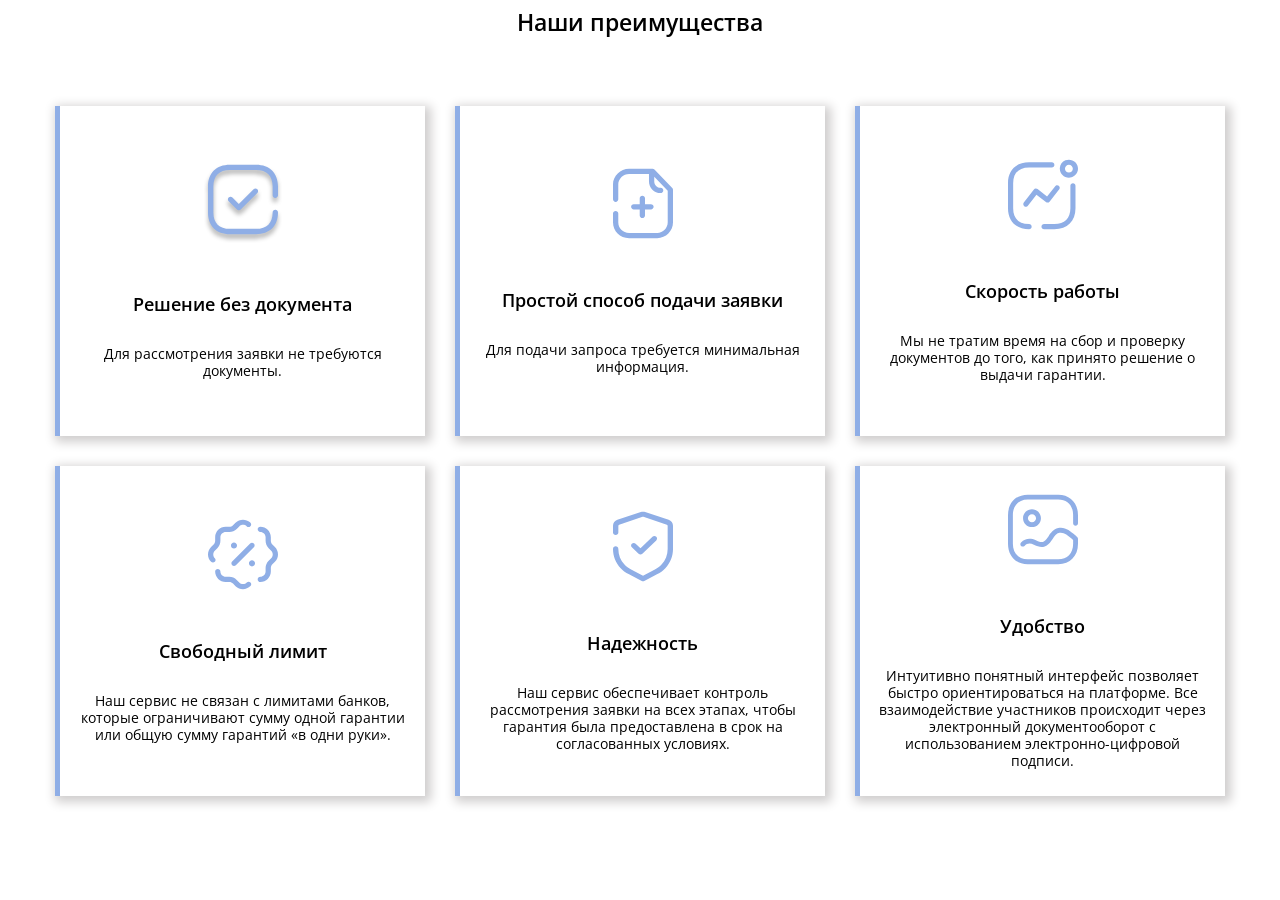
==== index.html @ 27b39613 "add2" ====
<!DOCTYPE html>
<html lang="ru">
<head>
  <meta charset="UTF-8">
  <meta http-equiv="X-UA-Compatible" content="IE=edge">
  <meta name="viewport" content="width=device-width, initial-scale=1.0">
  <link rel="stylesheet" href="style.css">
  <link rel="preconnect" href="https://fonts.googleapis.com">
  <link rel="preconnect" href="https://fonts.gstatic.com" crossorigin>
  <link href="https://fonts.googleapis.com/css2?family=Open+Sans:wght@400;600&display=swap" rel="stylesheet">
  <title>Document</title>
</head>
<body>
  <section class="section">
   <div class="container">
     <h2 class="section__title">
       Наши преимущества
     </h2>
     <div class="section__inner">
       <div class="section__box">
         <img class="section__box-img" src="img/img1.svg" alt="logo">
         <h3 class="section__box-title">
           Решение без документа
         </h3>
         <p class="section__box-suptitle">
          Для рассмотрения заявки не требуются документы.
         </p>
       </div>
       <div class="section__box">
        <img class="section__box-img" src="img/img2.svg" alt="">
        <h3 class="section__box-title">
          Простой способ подачи заявки
        </h3>
        <p class="section__box-suptitle">
          Для подачи запроса требуется минимальная информация.
        </p>
      </div>
      <div class="section__box">
        <img class="section__box-img" src="img/img3.svg" alt="">
        <h3 class="section__box-title">
          Скорость работы
        </h3>
        <p class="section__box-suptitle">
          Мы не тратим время на сбор и проверку документов до того, как принято решение о выдачи гарантии.
        </p>
      </div>
      <div class="section__box">
        <img class="section__box-img" src="img/img4.svg" alt="">
        <h3 class="section__box-title">
          Свободный лимит
        </h3>
        <p class="section__box-suptitle">
          Наш сервис не связан с лимитами банков, которые ограничивают сумму одной гарантии или общую сумму гарантий «в одни руки». 
        </p>
      </div>
      <div class="section__box">
        <img class="section__box-img" src="img/img5.svg" alt="">
        <h3 class="section__box-title">
          Надежность
        </h3>
        <p class="section__box-suptitle">
          Наш сервис обеспечивает контроль рассмотрения заявки на всех этапах, чтобы гарантия была предоставлена в срок на согласованных условиях. 
        </p>
      </div>
      <div class="section__box">
        <img class="section__box-img" src="img/img6.svg" alt="">
        <h3 class="section__box-title">
          Удобство
        </h3>
        <p class="section__box-suptitle">
          Интуитивно понятный интерфейс позволяет быстро ориентироваться на платформе. Все взаимодействие участников происходит через электронный документооборот с использованием электронно-цифровой подписи. 
        </p>
      </div>
     </div>
   </div>
  </section>
</body>
</html>
---- style.css ----
*,*::after,*::before{
  box-sizing: border-box;
}

body{
  font-family: 'Open Sans', sans-serif;
}

.container{
  max-width: 1200px;
  padding: 0px 15px;
  margin: 0 auto;
}

.section__title{
  font-weight: 600;
  font-size: 23px;
  line-height: 28px;
  text-align: center;
  margin-bottom: 70px;
  margin-top: 0;
}

.section__inner{
  display: flex;
  flex-wrap: wrap;
  justify-content: center;
  column-gap: 30px;
  row-gap: 30px;
}

.section__box{
  flex-basis: 370px;
  display: flex;
  flex-direction: column;
  align-items: center;
  padding: 0 15px;
  height: 330px;
  justify-content: center;
  box-shadow: 3px 3px 10px 3px rgb(207, 205, 205);
  border-left: 5px #8FAEE6 solid;
}

.section__box-title{
  font-weight: 600;
  font-size: 18px;
  line-height: 22px;
  margin: 0;
  margin-bottom: 30px;
}

.section__box-suptitle{
  font-size: 14px;
  line-height: 17px;
  text-align: center;
  font-weight: 400;
  margin: 0;
}

.section__box-img{
  margin-bottom: 50px;
}
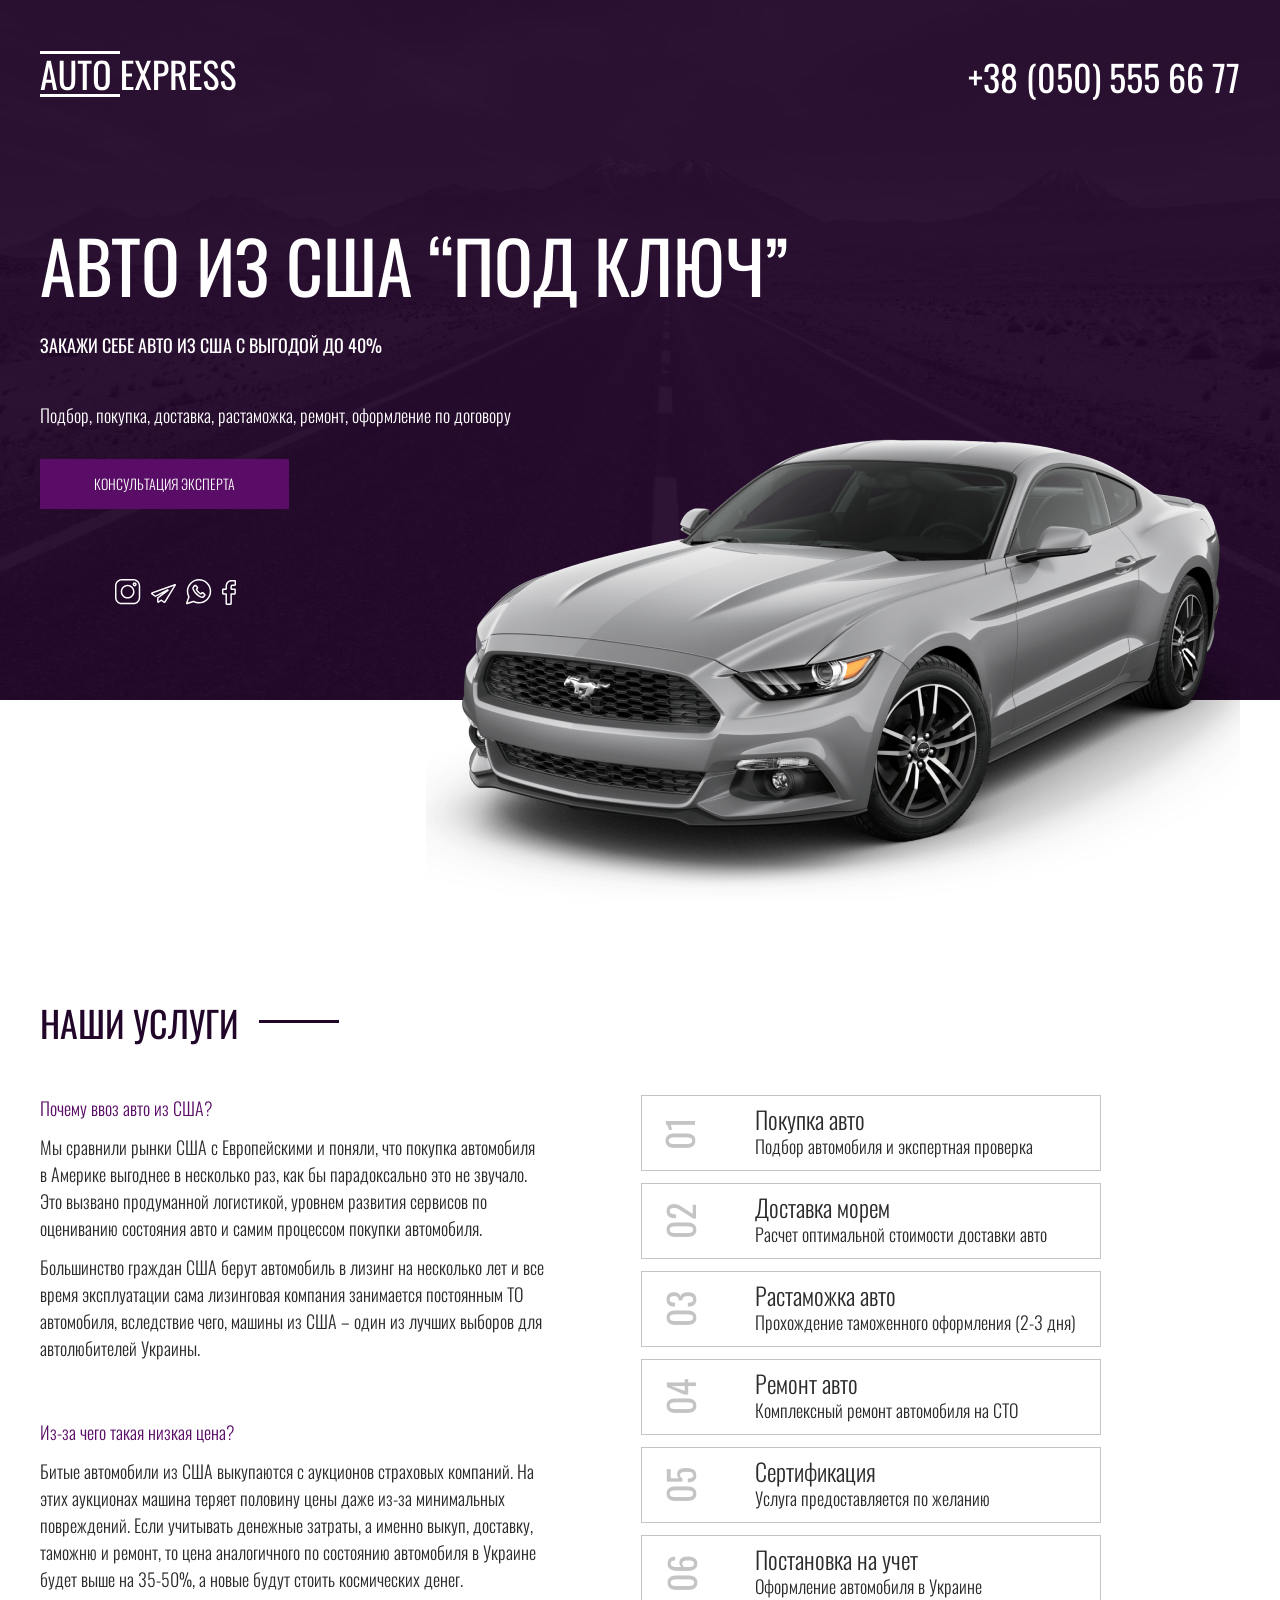
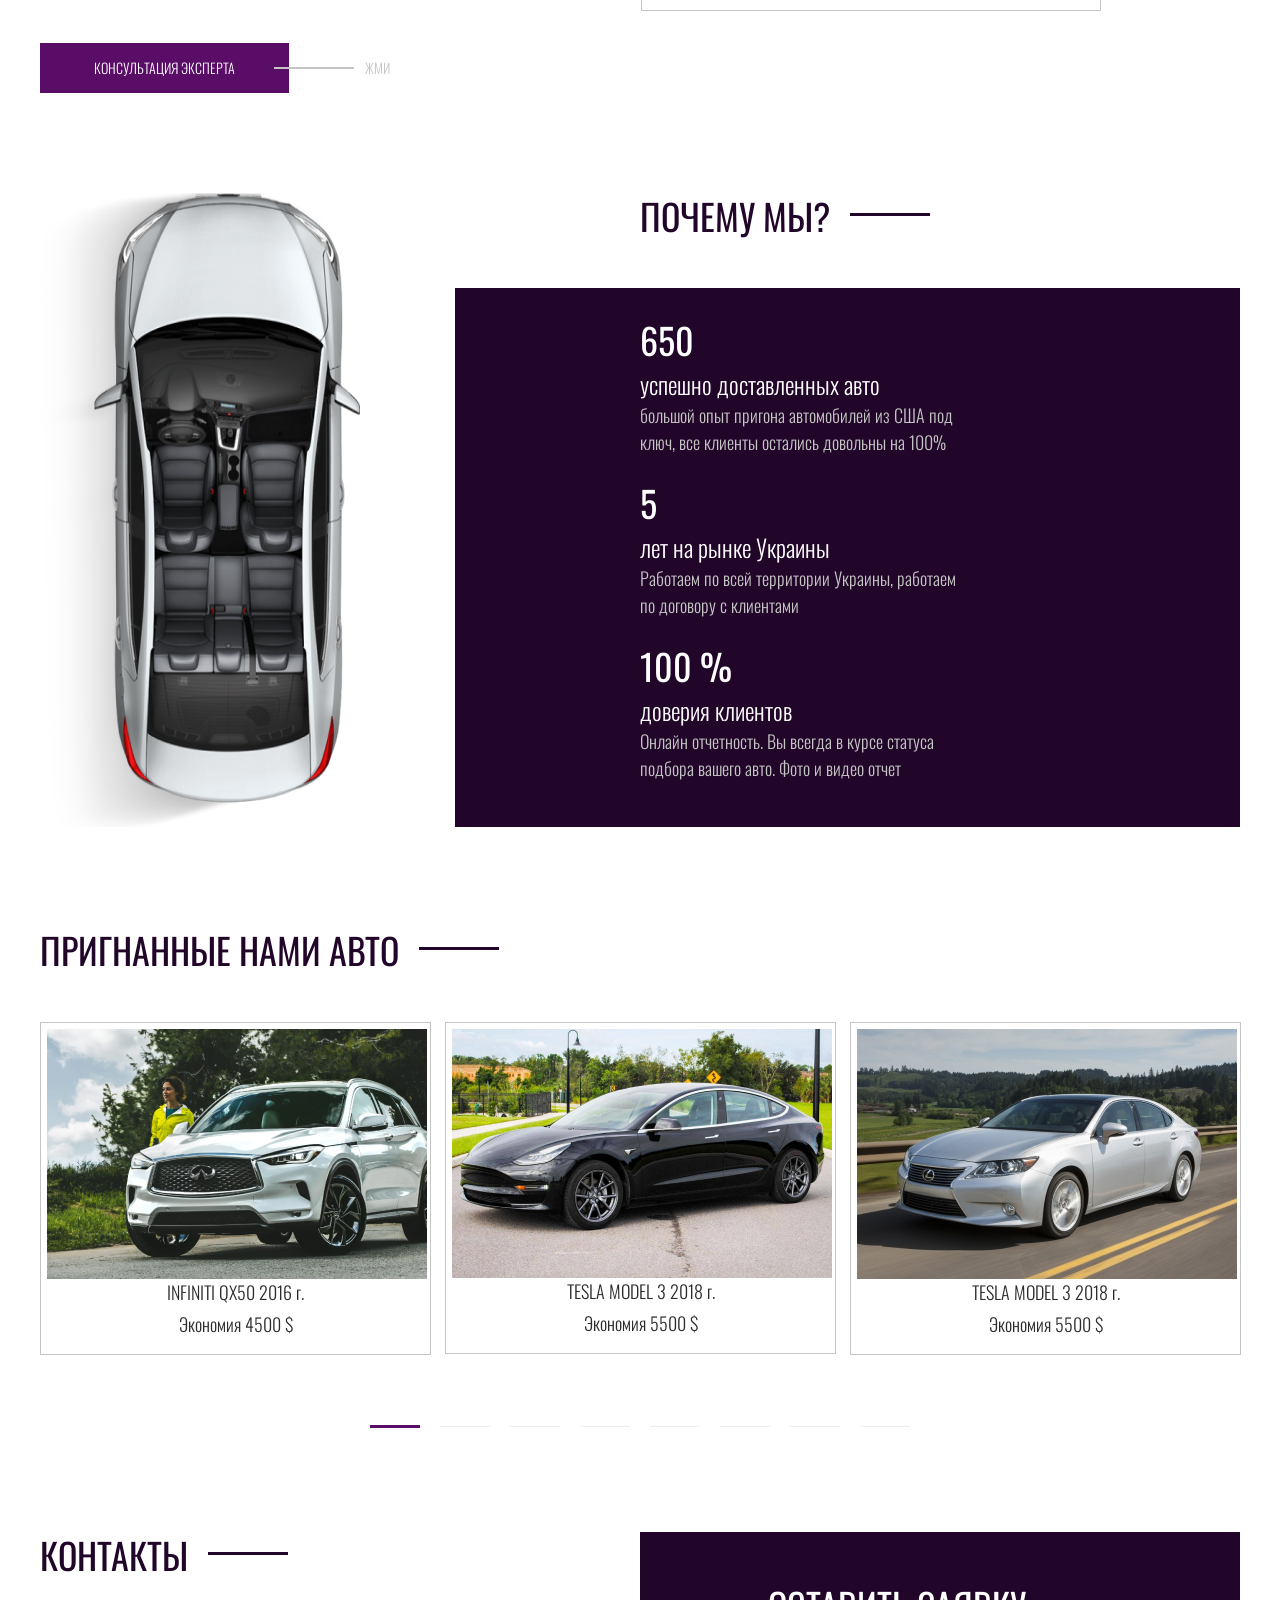
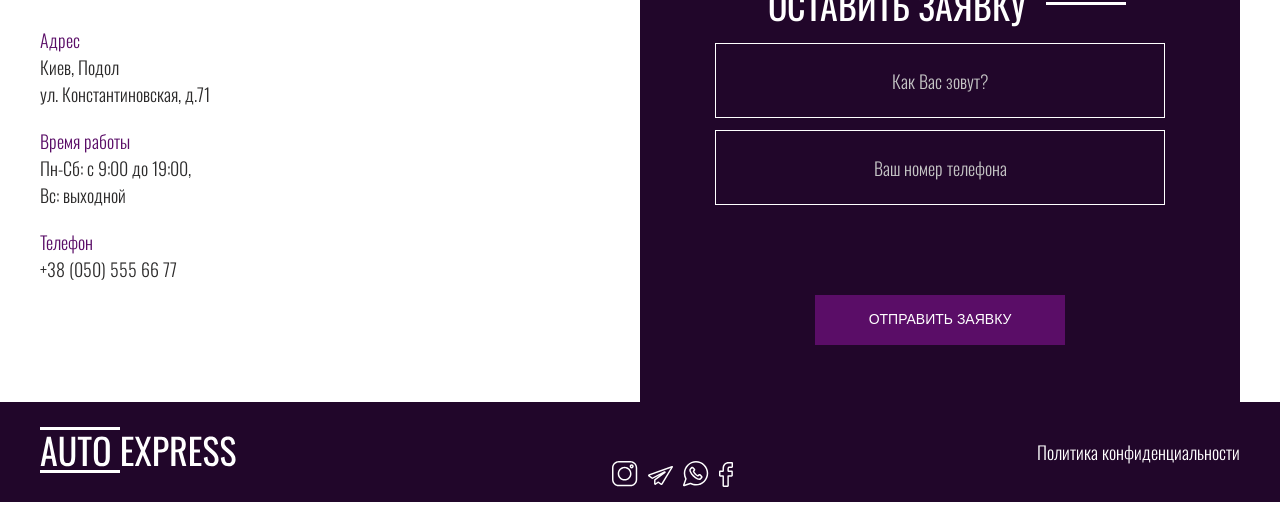
==== commit f3633cdc: "add" ====
--- a/index.html
+++ b/index.html
@@ -1,78 +1,283 @@
 <!DOCTYPE html>
 <html lang="ru">
+
 <head>
   <meta charset="UTF-8">
-  <meta http-equiv="X-UA-Compatible" content="IE=edge">
   <meta name="viewport" content="width=device-width, initial-scale=1.0">
-  <link rel="stylesheet" href="style.css">
+  <meta http-equiv="X-UA-Compatible" content="ie=edge">
+  <title>Document</title>
   <link rel="preconnect" href="https://fonts.googleapis.com">
   <link rel="preconnect" href="https://fonts.gstatic.com" crossorigin>
-  <link href="https://fonts.googleapis.com/css2?family=Open+Sans:wght@400;600&display=swap" rel="stylesheet">
-  <title>Document</title>
+  <link href="https://fonts.googleapis.com/css2?family=Oswald:wght@300;400&display=swap" rel="stylesheet">
+  <link rel="stylesheet" href="css/reset.css">
+  <link rel="stylesheet" href="css/slick.css">
+  <link rel="stylesheet" href="css/jquery.fancybox.css">
+  <link rel="stylesheet" href="css/style.css">
 </head>
+
 <body>
-  <section class="section">
-   <div class="container">
-     <h2 class="section__title">
-       Наши преимущества
-     </h2>
-     <div class="section__inner">
-       <div class="section__box">
-         <img class="section__box-img" src="img/img1.svg" alt="logo">
-         <h3 class="section__box-title">
-           Решение без документа
-         </h3>
-         <p class="section__box-suptitle">
-          Для рассмотрения заявки не требуются документы.
-         </p>
-       </div>
-       <div class="section__box">
-        <img class="section__box-img" src="img/img2.svg" alt="">
-        <h3 class="section__box-title">
-          Простой способ подачи заявки
-        </h3>
-        <p class="section__box-suptitle">
-          Для подачи запроса требуется минимальная информация.
+
+  <header class="header">
+    <div class="container">
+      <div class="header__top">
+        <a class="logo " href="#">
+          <img class="logo__img" src="images/logo.svg" alt="logo">
+        </a>
+        <a class="phone" href="tel:+380505556677">+38 (050) 555 66 77</a>
+      </div>
+      <div class="header__content">
+        <h1 class="header__title">
+          авто из сша “под ключ”
+        </h1>
+        <h2 class="header__subtitle">
+          ЗАКАЖИ СЕБЕ АВТО ИЗ США С ВЫГОДОЙ ДО 40%
+        </h2>
+        <p class="header__text">
+          Подбор, покупка, доставка, растаможка, ремонт, оформление по договору
         </p>
-      </div>
-      <div class="section__box">
-        <img class="section__box-img" src="img/img3.svg" alt="">
-        <h3 class="section__box-title">
-          Скорость работы
-        </h3>
-        <p class="section__box-suptitle">
-          Мы не тратим время на сбор и проверку документов до того, как принято решение о выдачи гарантии.
-        </p>
-      </div>
-      <div class="section__box">
-        <img class="section__box-img" src="img/img4.svg" alt="">
-        <h3 class="section__box-title">
-          Свободный лимит
-        </h3>
-        <p class="section__box-suptitle">
-          Наш сервис не связан с лимитами банков, которые ограничивают сумму одной гарантии или общую сумму гарантий «в одни руки». 
-        </p>
-      </div>
-      <div class="section__box">
-        <img class="section__box-img" src="img/img5.svg" alt="">
-        <h3 class="section__box-title">
-          Надежность
-        </h3>
-        <p class="section__box-suptitle">
-          Наш сервис обеспечивает контроль рассмотрения заявки на всех этапах, чтобы гарантия была предоставлена в срок на согласованных условиях. 
-        </p>
-      </div>
-      <div class="section__box">
-        <img class="section__box-img" src="img/img6.svg" alt="">
-        <h3 class="section__box-title">
-          Удобство
-        </h3>
-        <p class="section__box-suptitle">
-          Интуитивно понятный интерфейс позволяет быстро ориентироваться на платформе. Все взаимодействие участников происходит через электронный документооборот с использованием электронно-цифровой подписи. 
-        </p>
-      </div>
-     </div>
-   </div>
-  </section>
+        <a class="button" href="#">КОНСУЛЬТАЦИЯ ЭКСПЕРТА</a>
+        <div class="social header__social">
+          <a class="social__link" href="#">
+            <img class="social__img" src="images/icon/instagram.svg" alt="instagram icon">
+          </a>
+          <a class="social__link" href="#">
+            <img class="social__img" src="images/icon/telegram.svg" alt="telegram icon">
+          </a>
+          <a class="social__link" href="#">
+            <img class="social__img" src="images/icon/whatsapp.svg" alt="whatsapp icon">
+          </a>
+          <a class="social__link" href="#">
+            <img class="social__img" src="images/icon/facebook.svg" alt="facebook icon">
+          </a>
+        </div>
+        <img class="header__images" src="images/fort-mustang.png" alt="fort mustang">
+      </div>
+    </div>
+  </header>
+  <section class="services">
+    <div class="container">
+      <h2 class="title">НАШИ УСЛУГИ</h2>
+      <div class="services__inner">
+        <div class="services__content">
+          <div class="services__content-box">
+            <h6 class="services__content-title">Почему ввоз авто из США?</h6>
+            <div class="services__content-textbox">
+              <p class="services__content-text">Мы сравнили рынки США с Европейскими и поняли, что покупка автомобиля в
+                Америке выгоднее в несколько раз, как бы парадоксально это не звучало. Это вызвано продуманной
+                логистикой, уровнем развития сервисов по оцениванию состояния авто и самим процессом покупки автомобиля.
+              </p>
+              <p class="services__content-text">Большинство граждан США берут автомобиль в лизинг на несколько лет и все
+                время эксплуатации сама лизинговая компания занимается постоянным ТО автомобиля, вследствие чего, машины
+                из США – один из лучших выборов для автолюбителей Украины.
+              </p>
+            </div>
+          </div>
+          <div class="services__content-box">
+            <h6 class="services__content-title">Из-за чего такая низкая цена?
+            </h6>
+            <div class="services__content-textbox">
+              <p class="services__content-text">Битые автомобили из США выкупаются с аукционов страховых компаний. На
+                этих аукционах машина теряет половину цены даже из-за минимальных повреждений. Если учитывать денежные
+                затраты, а именно выкуп, доставку, таможню и ремонт, то цена аналогичного по состоянию автомобиля в
+                Украине будет выше на 35-50%, а новые будут стоить космических денег.
+              </p>
+            </div>
+            <a class="button button--decor" href="">КОНСУЛЬТАЦИЯ ЭКСПЕРТА</a>
+          </div>
+        </div>
+        <ol class="services__list">
+          <li class="services__item">
+            <p class="services__item-title">Покупка авто</p>
+            <p class="services__item-text">Подбор автомобиля и экспертная проверка</p>
+          </li>
+          <li class="services__item">
+            <p class="services__item-title">Доставка морем</p>
+            <p class="services__item-text">Расчет оптимальной стоимости доставки авто</p>
+          </li>
+          <li class="services__item">
+            <p class="services__item-title">Растаможка авто</p>
+            <p class="services__item-text">Прохождение таможенного оформления (2-3 дня)</p>
+          </li>
+          <li class="services__item">
+            <p class="services__item-title">Ремонт авто</p>
+            <p class="services__item-text">Комплексный ремонт автомобиля на СТО</p>
+          </li>
+          <li class="services__item">
+            <p class="services__item-title">Сертификация</p>
+            <p class="services__item-text">Услуга предоставляется по желанию</p>
+          </li>
+          <li class="services__item">
+            <p class="services__item-title">Постановка на учет</p>
+            <p class="services__item-text">Оформление автомобиля в Украине</p>
+          </li>
+        </ol>
+      </div>
+    </div>
+  </section>
+  <section class="benefits">
+    <div class="container">
+      <div class="benefits__inner">
+        <img class="benefits__images" src="images/car.png" alt="car">
+        <div class="benefits__content">
+          <h2 class="title benefits__title">
+            ПОЧЕМУ МЫ?
+          </h2>
+          <ul class="benefits__list">
+            <li class="benefits__item">
+              <p class="benefits__item-num">650</p>
+              <p class="benefits__item-title">успешно доставленных авто</p>
+              <p class="benefits__item-text">большой опыт пригона автомобилей из США под ключ, все клиенты остались
+                довольны на 100%</p>
+            </li>
+            <li class="benefits__item">
+              <p class="benefits__item-num">5</p>
+              <p class="benefits__item-title">лет на рынке Украины</p>
+              <p class="benefits__item-text">Работаем по всей территории Украины, работаем по договору с клиентами</p>
+            </li>
+            <li class="benefits__item">
+              <p class="benefits__item-num">100 %</p>
+              <p class="benefits__item-title">доверия клиентов</p>
+              <p class="benefits__item-text">Онлайн отчетность. Вы всегда в курсе статуса подбора вашего авто. Фото и
+                видео отчет</p>
+            </li>
+          </ul>
+        </div>
+      </div>
+    </div>
+  </section>
+  <section class="carousel">
+    <div class="container">
+      <h2 class="title">ПРИГНАННЫЕ НАМИ АВТО</h2>
+      <div class="carousel__inner">
+        <div class="carousel__item">
+          <div class="carousel__item-box">
+            <img class="carousel__item-img" src="images/carousel/1.jpg" alt="">
+            <h4 class="carousel__item-title">INFINITI QX50 2016 г.</h4>
+            <p class="carousel__item-text">Экономия 4500 $</p>
+          </div>
+        </div>
+        <div class="carousel__item">
+          <div class="carousel__item-box">
+            <img class="carousel__item-img" src="images/carousel/2.jpg" alt="">
+            <h4 class="carousel__item-title">TESLA MODEL 3 2018 г.</h4>
+            <p class="carousel__item-text">Экономия 5500 $</p>
+          </div>
+        </div>
+        <div class="carousel__item">
+          <div class="carousel__item-box">
+            <img class="carousel__item-img" src="images/carousel/3.jpg" alt="">
+            <h4 class="carousel__item-title">TESLA MODEL 3 2018 г.</h4>
+            <p class="carousel__item-text">Экономия 5500 $</p>
+          </div>
+        </div>
+        <div class="carousel__item">
+          <div class="carousel__item-box">
+            <img class="carousel__item-img" src="images/carousel/1.jpg" alt="">
+            <h4 class="carousel__item-title">INFINITI QX50 2016 г.</h4>
+            <p class="carousel__item-text">Экономия 4500 $</p>
+          </div>
+        </div>
+        <div class="carousel__item">
+          <div class="carousel__item-box">
+            <img class="carousel__item-img" src="images/carousel/2.jpg" alt="">
+            <h4 class="carousel__item-title">TESLA MODEL 3 2018 г.</h4>
+            <p class="carousel__item-text">Экономия 5500 $</p>
+          </div>
+        </div>
+        <div class="carousel__item">
+          <div class="carousel__item-box">
+            <img class="carousel__item-img" src="images/carousel/3.jpg" alt="">
+            <h4 class="carousel__item-title">TESLA MODEL 3 2018 г.</h4>
+            <p class="carousel__item-text">Экономия 5500 $</p>
+          </div>
+        </div>
+        <div class="carousel__item">
+          <div class="carousel__item-box">
+            <img class="carousel__item-img" src="images/carousel/1.jpg" alt="">
+            <h4 class="carousel__item-title">INFINITI QX50 2016 г.</h4>
+            <p class="carousel__item-text">Экономия 4500 $</p>
+          </div>
+        </div>
+        <div class="carousel__item">
+          <div class="carousel__item-box">
+            <img class="carousel__item-img" src="images/carousel/2.jpg" alt="">
+            <h4 class="carousel__item-title">TESLA MODEL 3 2018 г.</h4>
+            <p class="carousel__item-text">Экономия 5500 $</p>
+          </div>
+        </div>
+      </div>
+    </div>
+  </section>
+  <section class="contacts">
+    <div class="container">
+      <div class="contacts__inner">
+        <div class="contacts__info">
+          <h2 class="title">
+            КОНТАКТЫ
+          </h2>
+          <ul class="contacts__list">
+            <li class="contacts__item">
+              <p class="contacts__item-title">Адрес</p>
+              <p class="contacts__item-text">Киев, Подол <br>
+                ул. Константиновская, д.71
+              </p>
+            </li>
+            <li class="contacts__item">
+              <p class="contacts__item-title">Время работы
+              </p>
+              <p class="contacts__item-text">Пн-Сб: с 9:00 до 19:00, <br>
+                Вс: выходной</p>
+            </li>
+            <li class="contacts__item">
+              <p class="contacts__item-title">Телефон</p>
+              <p class="contacts__item-text">+38 (050) 555 66 77</p>
+            </li>
+          </ul>
+        </div>
+        <form action="" class="contacts__form">
+          <h2 class="title contacts__title">Оставить заявку</h2>
+          <input class="contacts__input" type="text" placeholder="Как Вас зовут?">
+          <input class="contacts__input" type="tel" placeholder="Ваш номер телефона">
+          <button class="contacts__btn button" type="submit">Отправить заявку</button>
+        </form>
+      </div>
+    </div>
+  </section>
+
+  <footer class="footer">
+    <div class="container">
+      <div class="footer__inner">
+        <a class="logo " href="#">
+          <img class="logo__img" src="images/logo.svg" alt="logo">
+        </a>
+
+        <div class="social header__social">
+          <a class="social__link" href="#">
+            <img class="social__img" src="images/icon/instagram.svg" alt="instagram icon">
+          </a>
+          <a class="social__link" href="#">
+            <img class="social__img" src="images/icon/telegram.svg" alt="telegram icon">
+          </a>
+          <a class="social__link" href="#">
+            <img class="social__img" src="images/icon/whatsapp.svg" alt="whatsapp icon">
+          </a>
+          <a class="social__link" href="#">
+            <img class="social__img" src="images/icon/facebook.svg" alt="facebook icon">
+          </a>
+        </div>
+
+        <a class="footer__copy" href="#">
+          Политика конфиденциальности
+        </a>
+      </div>
+    </div>
+  </footer>
+
+
+  <script src="https://ajax.googleapis.com/ajax/libs/jquery/3.4.1/jquery.min.js"></script>
+  <script src="js/slick.min.js"></script>
+  <script src="js/jquery.fancybox.min.js"></script>
+  <script src="js/main.js"></script>
 </body>
+
 </html>
--- a/css/style.css
+++ b/css/style.css
@@ -0,0 +1,409 @@
+*,
+*::after,
+*::before{
+  box-sizing: border-box;
+}
+
+body{
+  font-size: 18px;
+  line-height: 27px;
+  font-weight: 300;
+  color: #2C2B2B;
+  font-family: 'Oswald', sans-serif;
+}
+
+a{
+  text-decoration: none;
+  color: inherit;
+  display: inline-block;
+}
+
+.container{
+  max-width: 1220px;
+  margin-left: auto;
+  margin-right: auto;
+  padding: 0 10px;
+}
+
+.header{
+  background-image: url(../images/header-bg.jpg);
+  background-repeat: no-repeat;
+  background-size: cover;
+  background-position: top center;
+  min-height: 700px;
+  color: #fff;
+}
+
+.header__top{
+  padding: 47px 0 45px;
+  display: flex;
+  justify-content: space-between;
+  align-items: center;
+}
+
+.phone{
+  font-weight: 400;
+  font-size: 36px;
+  line-height: 54px;
+}
+
+.header__content{
+  padding-top: 60px;
+  position: relative;
+}
+
+.header__title{
+  font-size: 72px;
+  font-weight: 400;
+  line-height: 107px;
+  text-transform: uppercase;
+}
+
+.header__subtitle{
+  font-style: 36px;
+  line-height: 54px;
+  font-weight: 400;
+  text-transform: uppercase;
+  margin-bottom: 30px;
+}
+
+.header__text{
+  margin-bottom: 30px;
+  max-width: 800px;
+}
+
+.button{
+  font-size: 14px;
+  line-height: 21px;
+  text-transform: uppercase;
+  padding: 14px 54px 15px;
+  background-color: #5A0D67;
+  transition: all .5s;
+}
+
+.button:hover{
+  color: #5A0D67;
+  background-color: #fff;
+}
+
+.header__social{
+  padding: 70px 0 20px 70px;
+}
+
+.social{
+  display: flex;
+  align-items: center;
+}
+
+.social__link{
+  margin: 0 5px;
+}
+
+.header__images{
+  position: absolute;
+  right: 0;
+  bottom: -270px;
+}
+
+.services{
+  padding-top: 300px;
+}
+
+.title{
+  color: #21062A;
+  font-size: 36px;
+  line-height: 45px;
+  font-weight: 400;
+  text-transform: uppercase;
+  margin-bottom: 50px;
+  position: relative;
+}
+
+.title::after{
+  content: '';
+  width: 80px;
+  height: 3px;
+  background-color: #21062A;
+  position: absolute;
+  top: 20px;
+  margin-left: 20px;
+}
+
+.services__inner{
+  display: flex;
+  margin-bottom: 100px;
+}
+
+.services__content{
+  width: 505px;
+  margin-right: 96px;
+}
+
+.services__content-title{
+  color: #5A0D67;
+  font-style: 18px;
+  line-height: 27px;
+  font-weight: 300;
+  margin-bottom: 12px;
+}
+
+.services__content-textbox{
+  margin-bottom: 57px;
+}
+
+.services__content-text{
+  margin-bottom: 12px; 
+}
+
+.button--decor{
+  margin-top: -7px;
+  color: #fff;
+  position: relative;
+}
+
+.button--decor::after{
+  content: 'ЖМИ';
+  color: #c4c4c4;
+  margin-left: 130px;
+  position: absolute;
+}
+
+.button--decor::before{
+  content: '';
+  width: 80px;
+  height: 2px;
+  background-color: #c4c4c4;
+  position: absolute;
+  right: -65px;
+  top: 24px;
+}
+
+.services__list{
+  list-style: none;
+  counter-reset: my-counter;
+}
+
+.services__item{
+  counter-increment: my-counter;
+  border: 1px solid #C4C4C4;
+  margin-bottom: 12px;
+  width: 460px;
+  padding: 10px 15px 10px 113px;
+  position: relative;
+  transition: all .5s;
+}
+
+.services__item::before{
+  content: '0' counter(my-counter);
+  position: absolute;
+  left: 20px;
+  font-size: 36px;
+  line-height: 54px;
+  font-weight: 400;
+  color: #C4C4C4;
+  transform: rotate(270deg);
+  transition: all .5s;
+}
+
+.services__item:hover{
+  border: 2px solid #5A0D67;
+  width: 500px;
+}
+
+.services__item:hover .services__item-title{
+  color: #5A0D67;
+}
+
+.services__item:hover::before{
+  color: #5A0D67;
+}
+
+.services__item-title{
+  font-size: 24px;
+  font-weight: 300;
+}
+
+.benefits{
+  margin-bottom: 100px;
+}
+
+.benefits__inner{
+  display: flex;
+}
+
+.benefits__images{
+  margin-right: 95px;
+}
+
+.benefits__content{
+  width: 100%;
+  color: #fff;
+}
+
+.benefits__title{
+  margin-left: 185px;
+}
+
+.benefits__list{
+  list-style: none;
+  background-color: #21062A;
+  padding: 25px 0 25px 185px;
+}
+
+.benefits__item{
+  width: 320px;
+  margin-bottom: 20px;
+}
+
+.benefits__item-num{
+  font-weight: 400;
+  font-size: 36px;
+  line-height: 53px;
+}
+
+.benefits__item-title{
+  font-size: 24px;
+  line-height: 36px;
+  font-weight: 300;
+}
+
+.benefits__item-text{
+  color: #C4C4C4;
+}
+
+.carousel{
+  margin-bottom: 100px;
+}
+
+.carousel__inner{
+  margin: 0 -7px;
+}
+
+.carousel__item{
+  margin: 0 7px;
+}
+
+
+.carousel__item-box{
+  border: 1px solid #C4C4C4;
+  padding: 6px 6px 16px 6px;
+  text-align: center;
+  transition: all .5s;
+}
+
+.carousel__item-box:hover{
+  color: #fff;
+  background-color: #5A0D67;
+  border-color: #5A0D67;
+}
+
+.carousel__images{
+  max-width: 100%;
+  margin-bottom: 23px;
+}
+
+.carousel__item-title{
+  font-weight: 300;
+  margin-bottom: 5px;
+}
+
+.carousel__item-text{
+
+}
+
+.carousel .slick-dots{
+  display: flex;
+  justify-content: center;
+  margin-top: 50px;
+  list-style: none;
+}
+
+.carousel .slick-dots button{
+  font-size: 0;
+  border: none;
+  padding: 0;
+  margin: 0 10px;
+  border-color: #C4C4C4;
+  width: 50px;
+  height: 1px;
+}
+
+.carousel .slick-active button{
+  background-color: #5A0D67;
+  height: 3px;
+}
+
+.contacts__inner{
+  display: flex;
+  justify-content: space-between;
+}
+
+.contacts__list{
+  list-style: none;
+}
+
+.contacts__item{
+  margin-bottom: 20px;
+}
+
+.contacts__item-title{
+  color: #5A0D67;
+}
+
+.contacts__form{
+  background-color: #21062A;
+  padding: 50px 75px 57px;
+  text-align: center;
+}
+
+.contacts__title{
+  color: #fff;
+  margin-bottom: 16px;
+  margin-left: 53px;
+  text-align: left;
+}
+
+.contacts__title::after{
+  background-color: #fff;
+}
+
+.contacts__input{
+  background-color: transparent;
+  width: 450px;
+  height: 75px;
+  color: #fff;
+  border: 1px solid #fff;
+  margin-bottom: 12px;
+  display: block;
+  font-size: 24px;
+  padding: 0 15px;
+  text-align: center;
+}
+
+.contacts__input::placeholder{
+  text-align: center;
+  font-family: 'Oswald', sans-serif;
+  font-size: 18px;
+  line-height: 27px;
+  font-weight: 300;
+  color: #C4C4C4;
+}
+
+.contacts__btn{
+  border: none;
+  color: #fff;
+  margin-top: 78px;
+  cursor: pointer;
+}
+
+.footer{
+  background-color: #21062A;
+}
+
+.footer__inner{
+  display: flex;
+  justify-content: space-between;
+  align-items: center;
+  color: #fff;
+  height: 100px;
+}
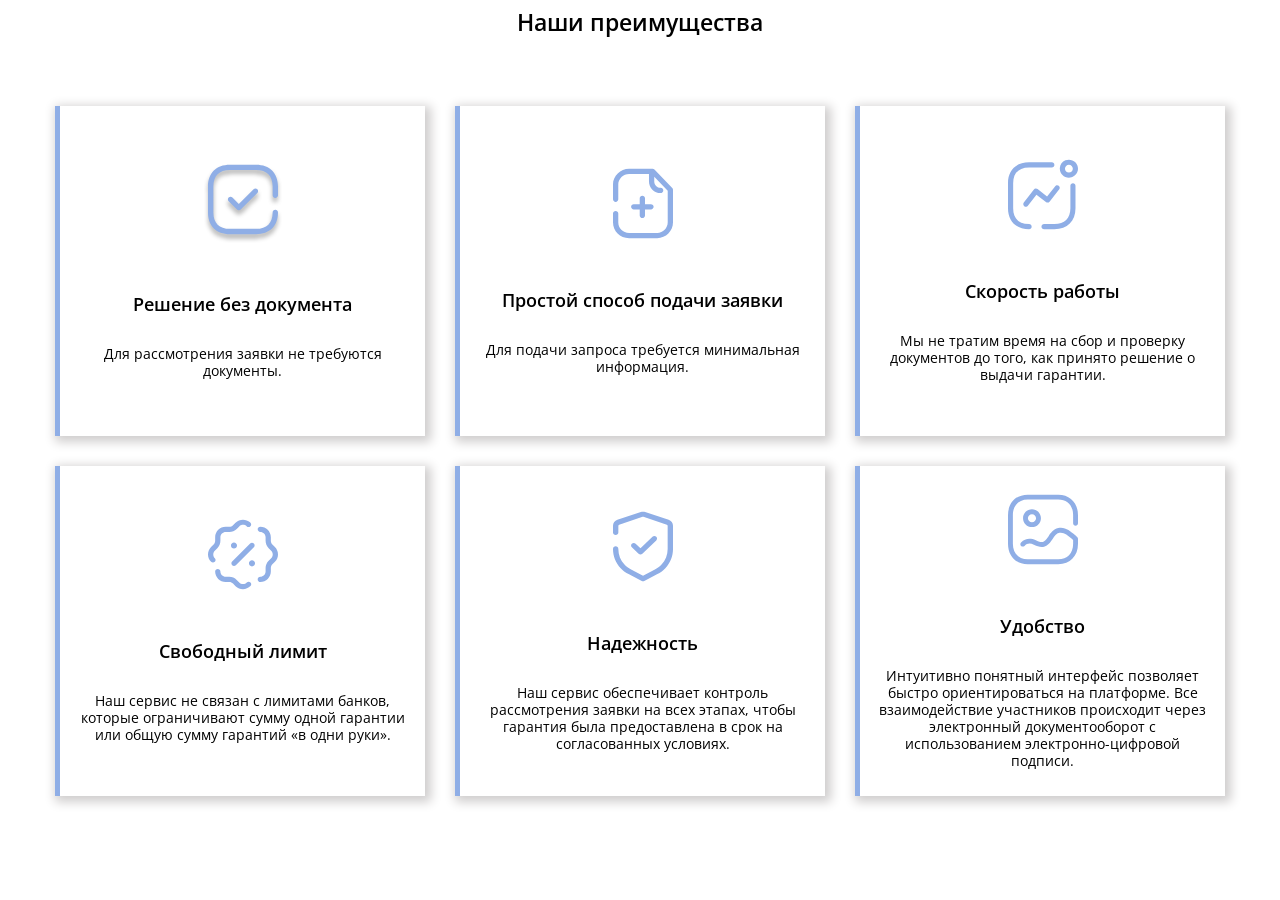
==== commit 4d4e209e: "add3" ====
--- a/index.html
+++ b/index.html
@@ -1,283 +1,78 @@
 <!DOCTYPE html>
 <html lang="ru">
-
 <head>
   <meta charset="UTF-8">
+  <meta http-equiv="X-UA-Compatible" content="IE=edge">
   <meta name="viewport" content="width=device-width, initial-scale=1.0">
-  <meta http-equiv="X-UA-Compatible" content="ie=edge">
-  <title>Document</title>
+  <link rel="stylesheet" href="style.css">
   <link rel="preconnect" href="https://fonts.googleapis.com">
   <link rel="preconnect" href="https://fonts.gstatic.com" crossorigin>
-  <link href="https://fonts.googleapis.com/css2?family=Oswald:wght@300;400&display=swap" rel="stylesheet">
-  <link rel="stylesheet" href="css/reset.css">
-  <link rel="stylesheet" href="css/slick.css">
-  <link rel="stylesheet" href="css/jquery.fancybox.css">
-  <link rel="stylesheet" href="css/style.css">
+  <link href="https://fonts.googleapis.com/css2?family=Open+Sans:wght@400;600&display=swap" rel="stylesheet">
+  <title>Document</title>
 </head>
-
 <body>
-
-  <header class="header">
-    <div class="container">
-      <div class="header__top">
-        <a class="logo " href="#">
-          <img class="logo__img" src="images/logo.svg" alt="logo">
-        </a>
-        <a class="phone" href="tel:+380505556677">+38 (050) 555 66 77</a>
+  <section class="section">
+   <div class="container">
+     <h2 class="section__title">
+       Наши преимущества
+     </h2>
+     <div class="section__inner">
+       <div class="section__box">
+         <img class="section__box-img" src="img/img1.svg" alt="logo">
+         <h3 class="section__box-title">
+           Решение без документа
+         </h3>
+         <p class="section__box-suptitle">
+          Для рассмотрения заявки не требуются документы.
+         </p>
+       </div>
+       <div class="section__box">
+        <img class="section__box-img" src="img/img2.svg" alt="">
+        <h3 class="section__box-title">
+          Простой способ подачи заявки
+        </h3>
+        <p class="section__box-suptitle">
+          Для подачи запроса требуется минимальная информация.
+        </p>
       </div>
-      <div class="header__content">
-        <h1 class="header__title">
-          авто из сша “под ключ”
-        </h1>
-        <h2 class="header__subtitle">
-          ЗАКАЖИ СЕБЕ АВТО ИЗ США С ВЫГОДОЙ ДО 40%
-        </h2>
-        <p class="header__text">
-          Подбор, покупка, доставка, растаможка, ремонт, оформление по договору
+      <div class="section__box">
+        <img class="section__box-img" src="img/img3.svg" alt="">
+        <h3 class="section__box-title">
+          Скорость работы
+        </h3>
+        <p class="section__box-suptitle">
+          Мы не тратим время на сбор и проверку документов до того, как принято решение о выдачи гарантии.
         </p>
-        <a class="button" href="#">КОНСУЛЬТАЦИЯ ЭКСПЕРТА</a>
-        <div class="social header__social">
-          <a class="social__link" href="#">
-            <img class="social__img" src="images/icon/instagram.svg" alt="instagram icon">
-          </a>
-          <a class="social__link" href="#">
-            <img class="social__img" src="images/icon/telegram.svg" alt="telegram icon">
-          </a>
-          <a class="social__link" href="#">
-            <img class="social__img" src="images/icon/whatsapp.svg" alt="whatsapp icon">
-          </a>
-          <a class="social__link" href="#">
-            <img class="social__img" src="images/icon/facebook.svg" alt="facebook icon">
-          </a>
-        </div>
-        <img class="header__images" src="images/fort-mustang.png" alt="fort mustang">
       </div>
-    </div>
-  </header>
-  <section class="services">
-    <div class="container">
-      <h2 class="title">НАШИ УСЛУГИ</h2>
-      <div class="services__inner">
-        <div class="services__content">
-          <div class="services__content-box">
-            <h6 class="services__content-title">Почему ввоз авто из США?</h6>
-            <div class="services__content-textbox">
-              <p class="services__content-text">Мы сравнили рынки США с Европейскими и поняли, что покупка автомобиля в
-                Америке выгоднее в несколько раз, как бы парадоксально это не звучало. Это вызвано продуманной
-                логистикой, уровнем развития сервисов по оцениванию состояния авто и самим процессом покупки автомобиля.
-              </p>
-              <p class="services__content-text">Большинство граждан США берут автомобиль в лизинг на несколько лет и все
-                время эксплуатации сама лизинговая компания занимается постоянным ТО автомобиля, вследствие чего, машины
-                из США – один из лучших выборов для автолюбителей Украины.
-              </p>
-            </div>
-          </div>
-          <div class="services__content-box">
-            <h6 class="services__content-title">Из-за чего такая низкая цена?
-            </h6>
-            <div class="services__content-textbox">
-              <p class="services__content-text">Битые автомобили из США выкупаются с аукционов страховых компаний. На
-                этих аукционах машина теряет половину цены даже из-за минимальных повреждений. Если учитывать денежные
-                затраты, а именно выкуп, доставку, таможню и ремонт, то цена аналогичного по состоянию автомобиля в
-                Украине будет выше на 35-50%, а новые будут стоить космических денег.
-              </p>
-            </div>
-            <a class="button button--decor" href="">КОНСУЛЬТАЦИЯ ЭКСПЕРТА</a>
-          </div>
-        </div>
-        <ol class="services__list">
-          <li class="services__item">
-            <p class="services__item-title">Покупка авто</p>
-            <p class="services__item-text">Подбор автомобиля и экспертная проверка</p>
-          </li>
-          <li class="services__item">
-            <p class="services__item-title">Доставка морем</p>
-            <p class="services__item-text">Расчет оптимальной стоимости доставки авто</p>
-          </li>
-          <li class="services__item">
-            <p class="services__item-title">Растаможка авто</p>
-            <p class="services__item-text">Прохождение таможенного оформления (2-3 дня)</p>
-          </li>
-          <li class="services__item">
-            <p class="services__item-title">Ремонт авто</p>
-            <p class="services__item-text">Комплексный ремонт автомобиля на СТО</p>
-          </li>
-          <li class="services__item">
-            <p class="services__item-title">Сертификация</p>
-            <p class="services__item-text">Услуга предоставляется по желанию</p>
-          </li>
-          <li class="services__item">
-            <p class="services__item-title">Постановка на учет</p>
-            <p class="services__item-text">Оформление автомобиля в Украине</p>
-          </li>
-        </ol>
+      <div class="section__box">
+        <img class="section__box-img" src="img/img4.svg" alt="">
+        <h3 class="section__box-title">
+          Свободный лимит
+        </h3>
+        <p class="section__box-suptitle">
+          Наш сервис не связан с лимитами банков, которые ограничивают сумму одной гарантии или общую сумму гарантий «в одни руки». 
+        </p>
       </div>
-    </div>
+      <div class="section__box">
+        <img class="section__box-img" src="img/img5.svg" alt="">
+        <h3 class="section__box-title">
+          Надежность
+        </h3>
+        <p class="section__box-suptitle">
+          Наш сервис обеспечивает контроль рассмотрения заявки на всех этапах, чтобы гарантия была предоставлена в срок на согласованных условиях. 
+        </p>
+      </div>
+      <div class="section__box">
+        <img class="section__box-img" src="img/img6.svg" alt="">
+        <h3 class="section__box-title">
+          Удобство
+        </h3>
+        <p class="section__box-suptitle">
+          Интуитивно понятный интерфейс позволяет быстро ориентироваться на платформе. Все взаимодействие участников происходит через электронный документооборот с использованием электронно-цифровой подписи. 
+        </p>
+      </div>
+     </div>
+   </div>
   </section>
-  <section class="benefits">
-    <div class="container">
-      <div class="benefits__inner">
-        <img class="benefits__images" src="images/car.png" alt="car">
-        <div class="benefits__content">
-          <h2 class="title benefits__title">
-            ПОЧЕМУ МЫ?
-          </h2>
-          <ul class="benefits__list">
-            <li class="benefits__item">
-              <p class="benefits__item-num">650</p>
-              <p class="benefits__item-title">успешно доставленных авто</p>
-              <p class="benefits__item-text">большой опыт пригона автомобилей из США под ключ, все клиенты остались
-                довольны на 100%</p>
-            </li>
-            <li class="benefits__item">
-              <p class="benefits__item-num">5</p>
-              <p class="benefits__item-title">лет на рынке Украины</p>
-              <p class="benefits__item-text">Работаем по всей территории Украины, работаем по договору с клиентами</p>
-            </li>
-            <li class="benefits__item">
-              <p class="benefits__item-num">100 %</p>
-              <p class="benefits__item-title">доверия клиентов</p>
-              <p class="benefits__item-text">Онлайн отчетность. Вы всегда в курсе статуса подбора вашего авто. Фото и
-                видео отчет</p>
-            </li>
-          </ul>
-        </div>
-      </div>
-    </div>
-  </section>
-  <section class="carousel">
-    <div class="container">
-      <h2 class="title">ПРИГНАННЫЕ НАМИ АВТО</h2>
-      <div class="carousel__inner">
-        <div class="carousel__item">
-          <div class="carousel__item-box">
-            <img class="carousel__item-img" src="images/carousel/1.jpg" alt="">
-            <h4 class="carousel__item-title">INFINITI QX50 2016 г.</h4>
-            <p class="carousel__item-text">Экономия 4500 $</p>
-          </div>
-        </div>
-        <div class="carousel__item">
-          <div class="carousel__item-box">
-            <img class="carousel__item-img" src="images/carousel/2.jpg" alt="">
-            <h4 class="carousel__item-title">TESLA MODEL 3 2018 г.</h4>
-            <p class="carousel__item-text">Экономия 5500 $</p>
-          </div>
-        </div>
-        <div class="carousel__item">
-          <div class="carousel__item-box">
-            <img class="carousel__item-img" src="images/carousel/3.jpg" alt="">
-            <h4 class="carousel__item-title">TESLA MODEL 3 2018 г.</h4>
-            <p class="carousel__item-text">Экономия 5500 $</p>
-          </div>
-        </div>
-        <div class="carousel__item">
-          <div class="carousel__item-box">
-            <img class="carousel__item-img" src="images/carousel/1.jpg" alt="">
-            <h4 class="carousel__item-title">INFINITI QX50 2016 г.</h4>
-            <p class="carousel__item-text">Экономия 4500 $</p>
-          </div>
-        </div>
-        <div class="carousel__item">
-          <div class="carousel__item-box">
-            <img class="carousel__item-img" src="images/carousel/2.jpg" alt="">
-            <h4 class="carousel__item-title">TESLA MODEL 3 2018 г.</h4>
-            <p class="carousel__item-text">Экономия 5500 $</p>
-          </div>
-        </div>
-        <div class="carousel__item">
-          <div class="carousel__item-box">
-            <img class="carousel__item-img" src="images/carousel/3.jpg" alt="">
-            <h4 class="carousel__item-title">TESLA MODEL 3 2018 г.</h4>
-            <p class="carousel__item-text">Экономия 5500 $</p>
-          </div>
-        </div>
-        <div class="carousel__item">
-          <div class="carousel__item-box">
-            <img class="carousel__item-img" src="images/carousel/1.jpg" alt="">
-            <h4 class="carousel__item-title">INFINITI QX50 2016 г.</h4>
-            <p class="carousel__item-text">Экономия 4500 $</p>
-          </div>
-        </div>
-        <div class="carousel__item">
-          <div class="carousel__item-box">
-            <img class="carousel__item-img" src="images/carousel/2.jpg" alt="">
-            <h4 class="carousel__item-title">TESLA MODEL 3 2018 г.</h4>
-            <p class="carousel__item-text">Экономия 5500 $</p>
-          </div>
-        </div>
-      </div>
-    </div>
-  </section>
-  <section class="contacts">
-    <div class="container">
-      <div class="contacts__inner">
-        <div class="contacts__info">
-          <h2 class="title">
-            КОНТАКТЫ
-          </h2>
-          <ul class="contacts__list">
-            <li class="contacts__item">
-              <p class="contacts__item-title">Адрес</p>
-              <p class="contacts__item-text">Киев, Подол <br>
-                ул. Константиновская, д.71
-              </p>
-            </li>
-            <li class="contacts__item">
-              <p class="contacts__item-title">Время работы
-              </p>
-              <p class="contacts__item-text">Пн-Сб: с 9:00 до 19:00, <br>
-                Вс: выходной</p>
-            </li>
-            <li class="contacts__item">
-              <p class="contacts__item-title">Телефон</p>
-              <p class="contacts__item-text">+38 (050) 555 66 77</p>
-            </li>
-          </ul>
-        </div>
-        <form action="" class="contacts__form">
-          <h2 class="title contacts__title">Оставить заявку</h2>
-          <input class="contacts__input" type="text" placeholder="Как Вас зовут?">
-          <input class="contacts__input" type="tel" placeholder="Ваш номер телефона">
-          <button class="contacts__btn button" type="submit">Отправить заявку</button>
-        </form>
-      </div>
-    </div>
-  </section>
-
-  <footer class="footer">
-    <div class="container">
-      <div class="footer__inner">
-        <a class="logo " href="#">
-          <img class="logo__img" src="images/logo.svg" alt="logo">
-        </a>
-
-        <div class="social header__social">
-          <a class="social__link" href="#">
-            <img class="social__img" src="images/icon/instagram.svg" alt="instagram icon">
-          </a>
-          <a class="social__link" href="#">
-            <img class="social__img" src="images/icon/telegram.svg" alt="telegram icon">
-          </a>
-          <a class="social__link" href="#">
-            <img class="social__img" src="images/icon/whatsapp.svg" alt="whatsapp icon">
-          </a>
-          <a class="social__link" href="#">
-            <img class="social__img" src="images/icon/facebook.svg" alt="facebook icon">
-          </a>
-        </div>
-
-        <a class="footer__copy" href="#">
-          Политика конфиденциальности
-        </a>
-      </div>
-    </div>
-  </footer>
-
-
-  <script src="https://ajax.googleapis.com/ajax/libs/jquery/3.4.1/jquery.min.js"></script>
-  <script src="js/slick.min.js"></script>
-  <script src="js/jquery.fancybox.min.js"></script>
-  <script src="js/main.js"></script>
 </body>
-
 </html>
--- a/style.css
+++ b/style.css
@@ -0,0 +1,62 @@
+*,*::after,*::before{
+  box-sizing: border-box;
+}
+
+body{
+  font-family: 'Open Sans', sans-serif;
+}
+
+.container{
+  max-width: 1200px;
+  padding: 0px 15px;
+  margin: 0 auto;
+}
+
+.section__title{
+  font-weight: 600;
+  font-size: 23px;
+  line-height: 28px;
+  text-align: center;
+  margin-bottom: 70px;
+  margin-top: 0;
+}
+
+.section__inner{
+  display: flex;
+  flex-wrap: wrap;
+  justify-content: center;
+  column-gap: 30px;
+  row-gap: 30px;
+}
+
+.section__box{
+  flex-basis: 370px;
+  display: flex;
+  flex-direction: column;
+  align-items: center;
+  padding: 0 15px;
+  height: 330px;
+  justify-content: center;
+  box-shadow: 3px 3px 10px 3px rgb(207, 205, 205);
+  border-left: 5px #8FAEE6 solid;
+}
+
+.section__box-title{
+  font-weight: 600;
+  font-size: 18px;
+  line-height: 22px;
+  margin: 0;
+  margin-bottom: 30px;
+}
+
+.section__box-suptitle{
+  font-size: 14px;
+  line-height: 17px;
+  text-align: center;
+  font-weight: 400;
+  margin: 0;
+}
+
+.section__box-img{
+  margin-bottom: 50px;
+}
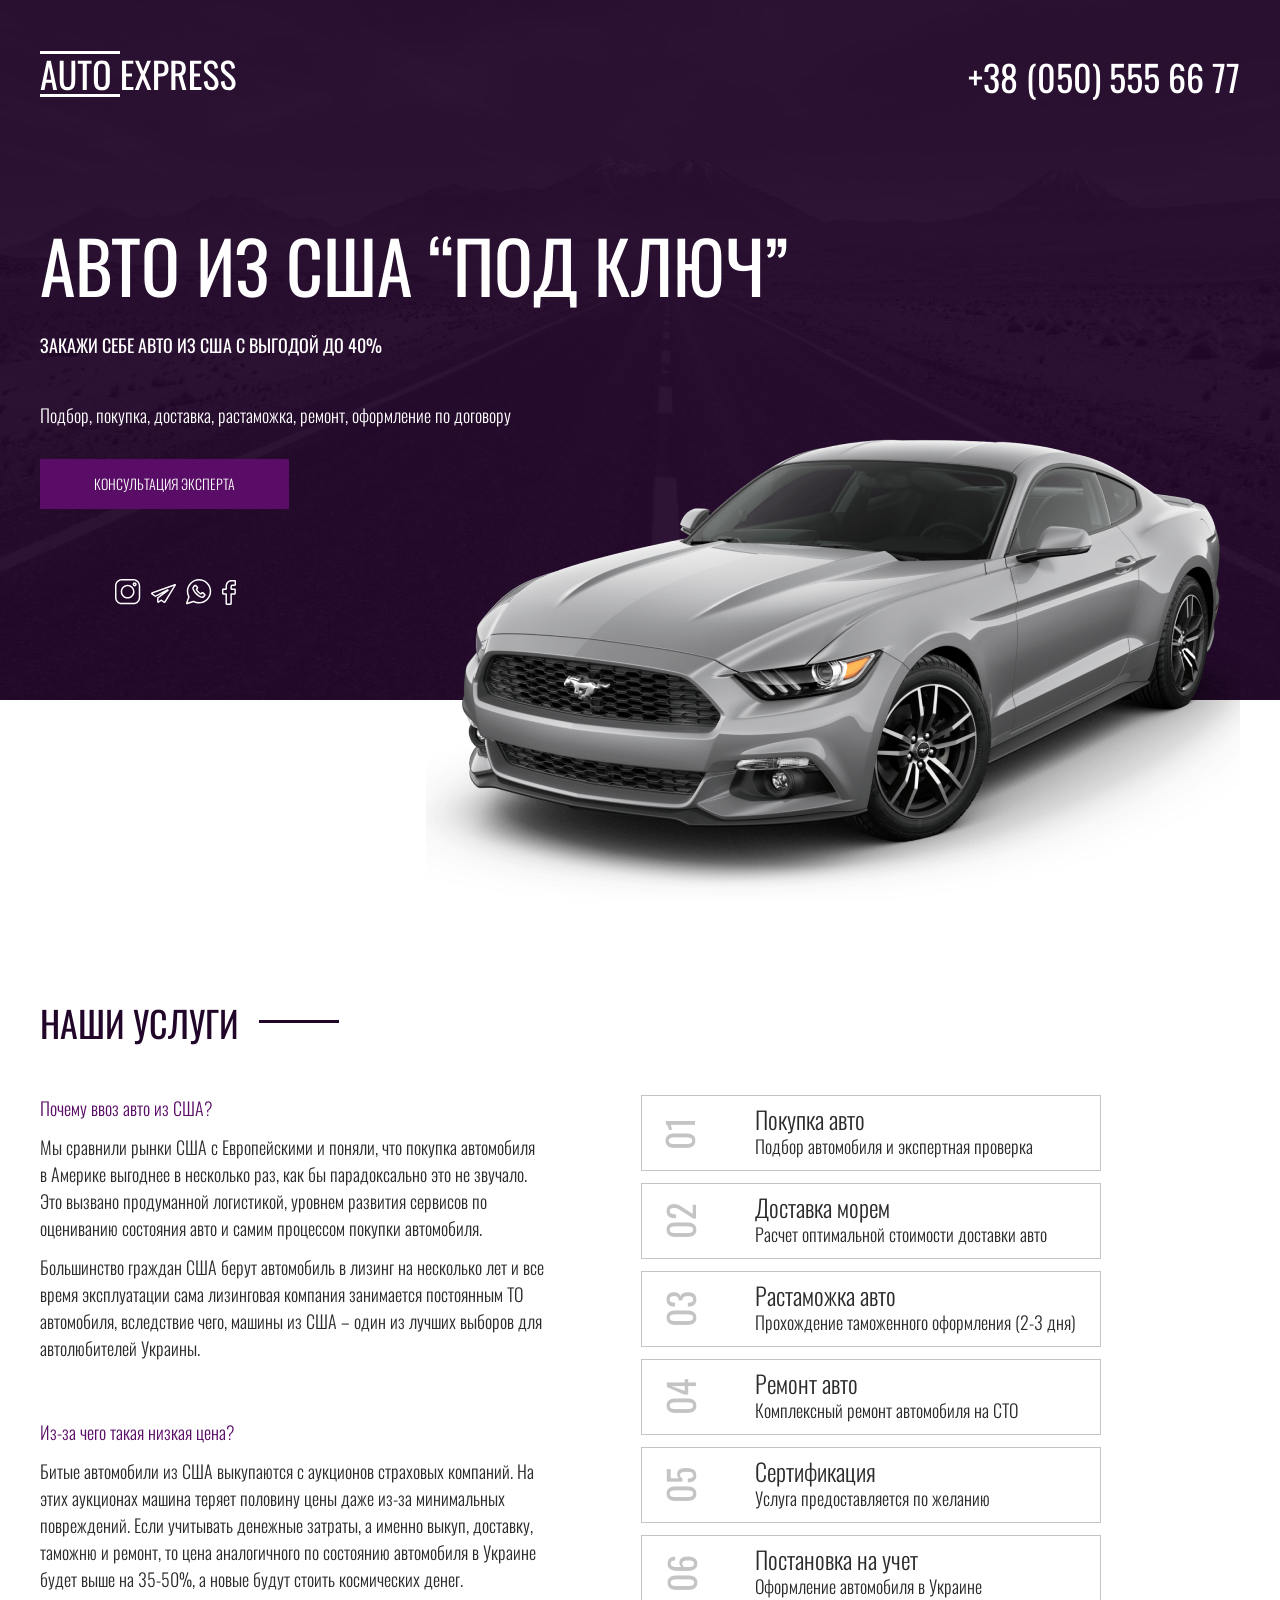
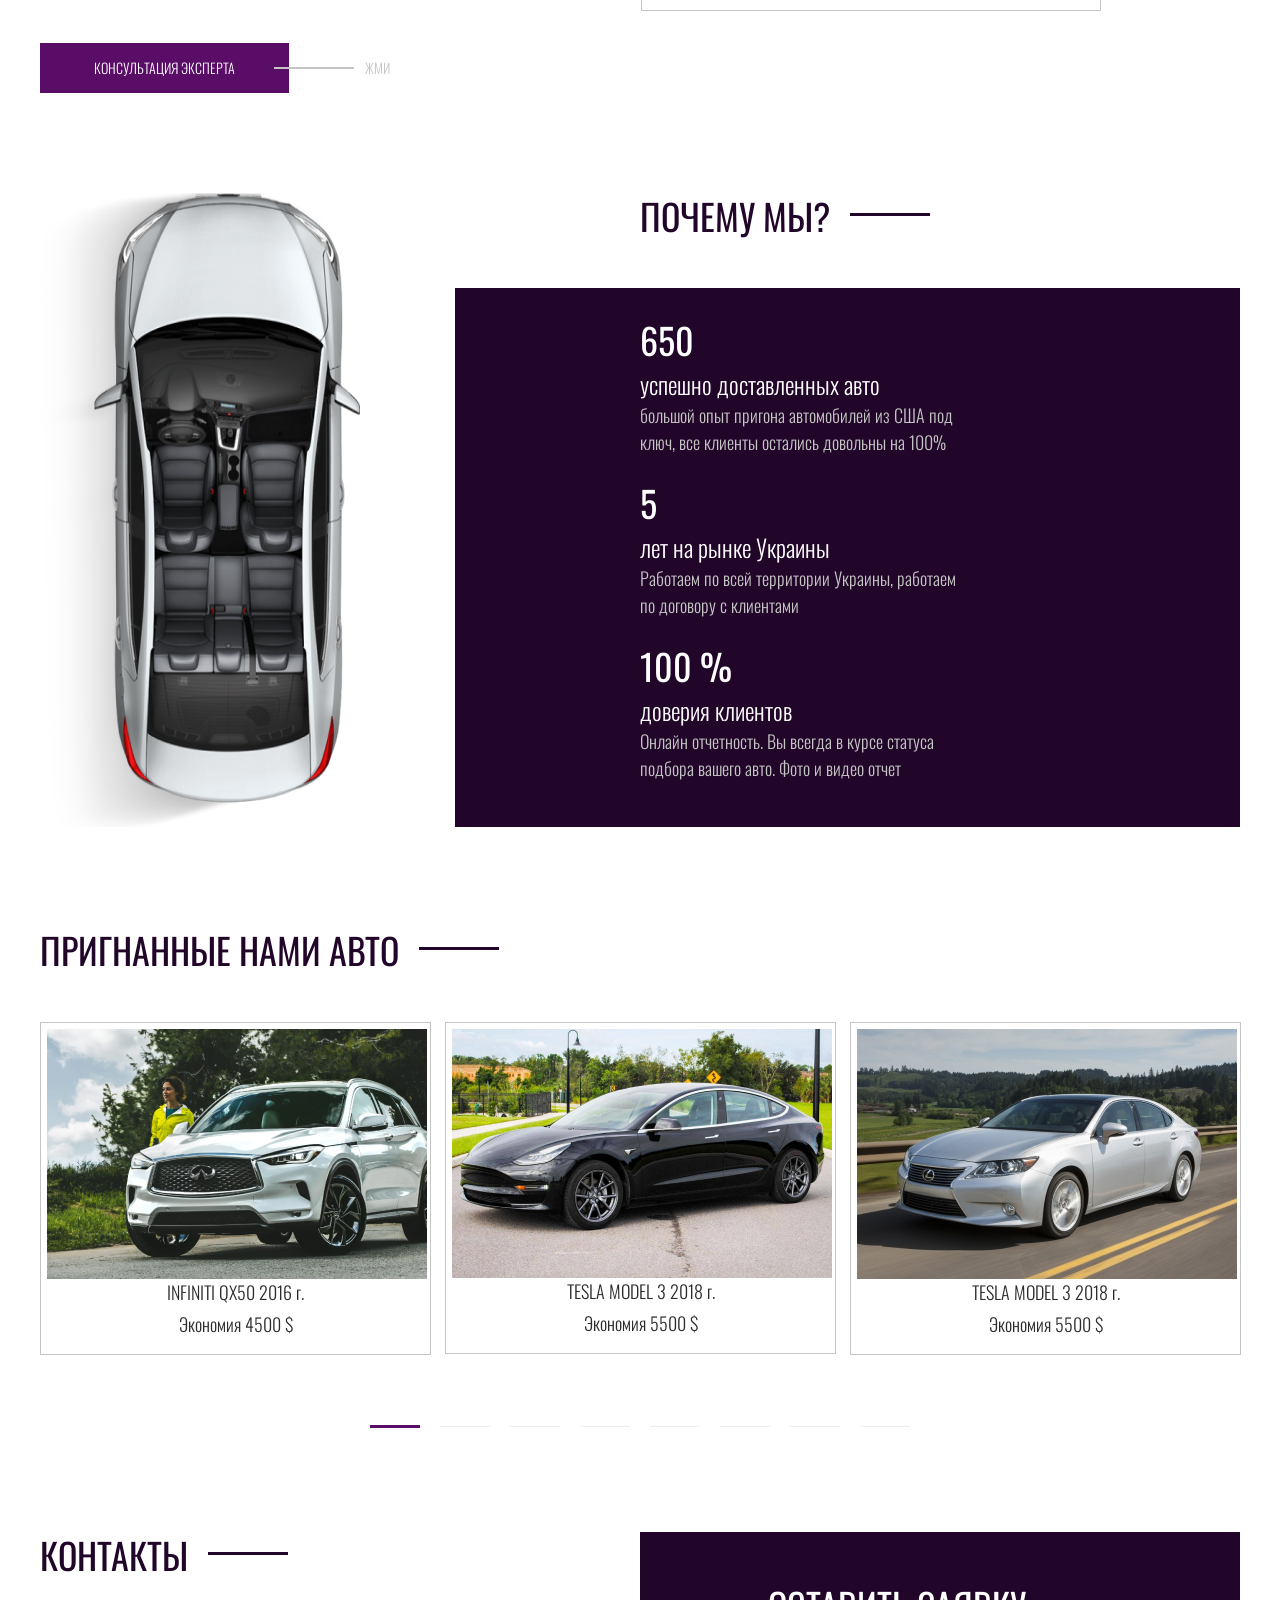
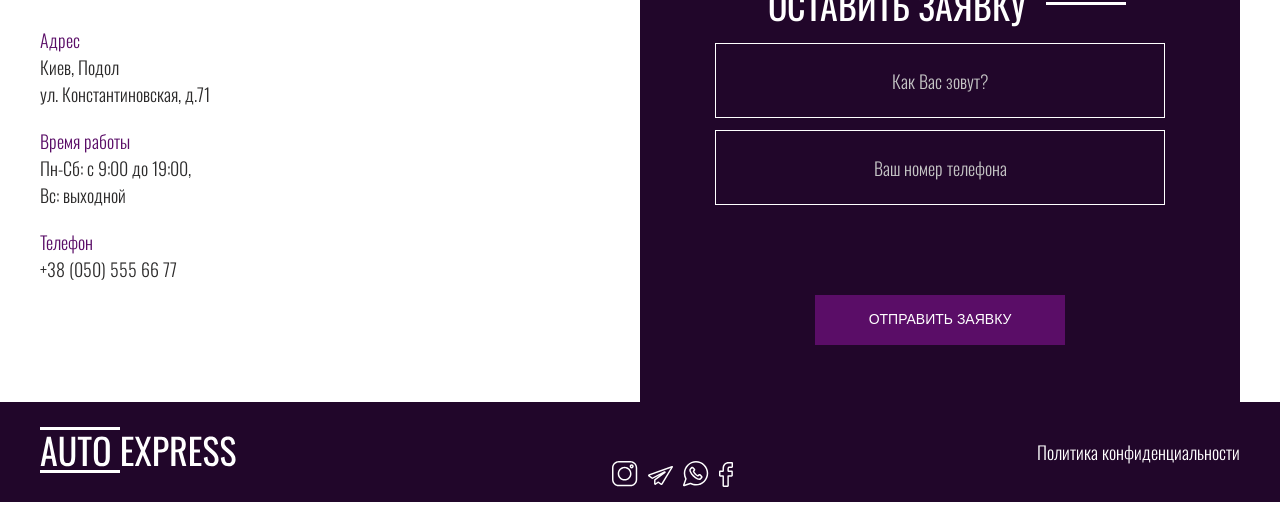
==== commit 14c2675d: "add4" ====
--- a/index.html
+++ b/index.html
@@ -1,78 +1,283 @@
 <!DOCTYPE html>
 <html lang="ru">
+
 <head>
   <meta charset="UTF-8">
-  <meta http-equiv="X-UA-Compatible" content="IE=edge">
   <meta name="viewport" content="width=device-width, initial-scale=1.0">
-  <link rel="stylesheet" href="style.css">
+  <meta http-equiv="X-UA-Compatible" content="ie=edge">
+  <title>Document</title>
   <link rel="preconnect" href="https://fonts.googleapis.com">
   <link rel="preconnect" href="https://fonts.gstatic.com" crossorigin>
-  <link href="https://fonts.googleapis.com/css2?family=Open+Sans:wght@400;600&display=swap" rel="stylesheet">
-  <title>Document</title>
+  <link href="https://fonts.googleapis.com/css2?family=Oswald:wght@300;400&display=swap" rel="stylesheet">
+  <link rel="stylesheet" href="css/reset.css">
+  <link rel="stylesheet" href="css/slick.css">
+  <link rel="stylesheet" href="css/jquery.fancybox.css">
+  <link rel="stylesheet" href="css/style.css">
 </head>
+
 <body>
-  <section class="section">
-   <div class="container">
-     <h2 class="section__title">
-       Наши преимущества
-     </h2>
-     <div class="section__inner">
-       <div class="section__box">
-         <img class="section__box-img" src="img/img1.svg" alt="logo">
-         <h3 class="section__box-title">
-           Решение без документа
-         </h3>
-         <p class="section__box-suptitle">
-          Для рассмотрения заявки не требуются документы.
-         </p>
-       </div>
-       <div class="section__box">
-        <img class="section__box-img" src="img/img2.svg" alt="">
-        <h3 class="section__box-title">
-          Простой способ подачи заявки
-        </h3>
-        <p class="section__box-suptitle">
-          Для подачи запроса требуется минимальная информация.
+
+  <header class="header">
+    <div class="container">
+      <div class="header__top">
+        <a class="logo " href="#">
+          <img class="logo__img" src="images/logo.svg" alt="logo">
+        </a>
+        <a class="phone" href="tel:+380505556677">+38 (050) 555 66 77</a>
+      </div>
+      <div class="header__content">
+        <h1 class="header__title">
+          авто из сша “под ключ”
+        </h1>
+        <h2 class="header__subtitle">
+          ЗАКАЖИ СЕБЕ АВТО ИЗ США С ВЫГОДОЙ ДО 40%
+        </h2>
+        <p class="header__text">
+          Подбор, покупка, доставка, растаможка, ремонт, оформление по договору
         </p>
-      </div>
-      <div class="section__box">
-        <img class="section__box-img" src="img/img3.svg" alt="">
-        <h3 class="section__box-title">
-          Скорость работы
-        </h3>
-        <p class="section__box-suptitle">
-          Мы не тратим время на сбор и проверку документов до того, как принято решение о выдачи гарантии.
-        </p>
-      </div>
-      <div class="section__box">
-        <img class="section__box-img" src="img/img4.svg" alt="">
-        <h3 class="section__box-title">
-          Свободный лимит
-        </h3>
-        <p class="section__box-suptitle">
-          Наш сервис не связан с лимитами банков, которые ограничивают сумму одной гарантии или общую сумму гарантий «в одни руки». 
-        </p>
-      </div>
-      <div class="section__box">
-        <img class="section__box-img" src="img/img5.svg" alt="">
-        <h3 class="section__box-title">
-          Надежность
-        </h3>
-        <p class="section__box-suptitle">
-          Наш сервис обеспечивает контроль рассмотрения заявки на всех этапах, чтобы гарантия была предоставлена в срок на согласованных условиях. 
-        </p>
-      </div>
-      <div class="section__box">
-        <img class="section__box-img" src="img/img6.svg" alt="">
-        <h3 class="section__box-title">
-          Удобство
-        </h3>
-        <p class="section__box-suptitle">
-          Интуитивно понятный интерфейс позволяет быстро ориентироваться на платформе. Все взаимодействие участников происходит через электронный документооборот с использованием электронно-цифровой подписи. 
-        </p>
-      </div>
-     </div>
-   </div>
-  </section>
+        <a class="button" href="#">КОНСУЛЬТАЦИЯ ЭКСПЕРТА</a>
+        <div class="social header__social">
+          <a class="social__link" href="#">
+            <img class="social__img" src="images/icon/instagram.svg" alt="instagram icon">
+          </a>
+          <a class="social__link" href="#">
+            <img class="social__img" src="images/icon/telegram.svg" alt="telegram icon">
+          </a>
+          <a class="social__link" href="#">
+            <img class="social__img" src="images/icon/whatsapp.svg" alt="whatsapp icon">
+          </a>
+          <a class="social__link" href="#">
+            <img class="social__img" src="images/icon/facebook.svg" alt="facebook icon">
+          </a>
+        </div>
+        <img class="header__images" src="images/fort-mustang.png" alt="fort mustang">
+      </div>
+    </div>
+  </header>
+  <section class="services">
+    <div class="container">
+      <h2 class="title">НАШИ УСЛУГИ</h2>
+      <div class="services__inner">
+        <div class="services__content">
+          <div class="services__content-box">
+            <h6 class="services__content-title">Почему ввоз авто из США?</h6>
+            <div class="services__content-textbox">
+              <p class="services__content-text">Мы сравнили рынки США с Европейскими и поняли, что покупка автомобиля в
+                Америке выгоднее в несколько раз, как бы парадоксально это не звучало. Это вызвано продуманной
+                логистикой, уровнем развития сервисов по оцениванию состояния авто и самим процессом покупки автомобиля.
+              </p>
+              <p class="services__content-text">Большинство граждан США берут автомобиль в лизинг на несколько лет и все
+                время эксплуатации сама лизинговая компания занимается постоянным ТО автомобиля, вследствие чего, машины
+                из США – один из лучших выборов для автолюбителей Украины.
+              </p>
+            </div>
+          </div>
+          <div class="services__content-box">
+            <h6 class="services__content-title">Из-за чего такая низкая цена?
+            </h6>
+            <div class="services__content-textbox">
+              <p class="services__content-text">Битые автомобили из США выкупаются с аукционов страховых компаний. На
+                этих аукционах машина теряет половину цены даже из-за минимальных повреждений. Если учитывать денежные
+                затраты, а именно выкуп, доставку, таможню и ремонт, то цена аналогичного по состоянию автомобиля в
+                Украине будет выше на 35-50%, а новые будут стоить космических денег.
+              </p>
+            </div>
+            <a class="button button--decor" href="">КОНСУЛЬТАЦИЯ ЭКСПЕРТА</a>
+          </div>
+        </div>
+        <ol class="services__list">
+          <li class="services__item">
+            <p class="services__item-title">Покупка авто</p>
+            <p class="services__item-text">Подбор автомобиля и экспертная проверка</p>
+          </li>
+          <li class="services__item">
+            <p class="services__item-title">Доставка морем</p>
+            <p class="services__item-text">Расчет оптимальной стоимости доставки авто</p>
+          </li>
+          <li class="services__item">
+            <p class="services__item-title">Растаможка авто</p>
+            <p class="services__item-text">Прохождение таможенного оформления (2-3 дня)</p>
+          </li>
+          <li class="services__item">
+            <p class="services__item-title">Ремонт авто</p>
+            <p class="services__item-text">Комплексный ремонт автомобиля на СТО</p>
+          </li>
+          <li class="services__item">
+            <p class="services__item-title">Сертификация</p>
+            <p class="services__item-text">Услуга предоставляется по желанию</p>
+          </li>
+          <li class="services__item">
+            <p class="services__item-title">Постановка на учет</p>
+            <p class="services__item-text">Оформление автомобиля в Украине</p>
+          </li>
+        </ol>
+      </div>
+    </div>
+  </section>
+  <section class="benefits">
+    <div class="container">
+      <div class="benefits__inner">
+        <img class="benefits__images" src="images/car.png" alt="car">
+        <div class="benefits__content">
+          <h2 class="title benefits__title">
+            ПОЧЕМУ МЫ?
+          </h2>
+          <ul class="benefits__list">
+            <li class="benefits__item">
+              <p class="benefits__item-num">650</p>
+              <p class="benefits__item-title">успешно доставленных авто</p>
+              <p class="benefits__item-text">большой опыт пригона автомобилей из США под ключ, все клиенты остались
+                довольны на 100%</p>
+            </li>
+            <li class="benefits__item">
+              <p class="benefits__item-num">5</p>
+              <p class="benefits__item-title">лет на рынке Украины</p>
+              <p class="benefits__item-text">Работаем по всей территории Украины, работаем по договору с клиентами</p>
+            </li>
+            <li class="benefits__item">
+              <p class="benefits__item-num">100 %</p>
+              <p class="benefits__item-title">доверия клиентов</p>
+              <p class="benefits__item-text">Онлайн отчетность. Вы всегда в курсе статуса подбора вашего авто. Фото и
+                видео отчет</p>
+            </li>
+          </ul>
+        </div>
+      </div>
+    </div>
+  </section>
+  <section class="carousel">
+    <div class="container">
+      <h2 class="title">ПРИГНАННЫЕ НАМИ АВТО</h2>
+      <div class="carousel__inner">
+        <div class="carousel__item">
+          <div class="carousel__item-box">
+            <img class="carousel__item-img" src="images/carousel/1.jpg" alt="">
+            <h4 class="carousel__item-title">INFINITI QX50 2016 г.</h4>
+            <p class="carousel__item-text">Экономия 4500 $</p>
+          </div>
+        </div>
+        <div class="carousel__item">
+          <div class="carousel__item-box">
+            <img class="carousel__item-img" src="images/carousel/2.jpg" alt="">
+            <h4 class="carousel__item-title">TESLA MODEL 3 2018 г.</h4>
+            <p class="carousel__item-text">Экономия 5500 $</p>
+          </div>
+        </div>
+        <div class="carousel__item">
+          <div class="carousel__item-box">
+            <img class="carousel__item-img" src="images/carousel/3.jpg" alt="">
+            <h4 class="carousel__item-title">TESLA MODEL 3 2018 г.</h4>
+            <p class="carousel__item-text">Экономия 5500 $</p>
+          </div>
+        </div>
+        <div class="carousel__item">
+          <div class="carousel__item-box">
+            <img class="carousel__item-img" src="images/carousel/1.jpg" alt="">
+            <h4 class="carousel__item-title">INFINITI QX50 2016 г.</h4>
+            <p class="carousel__item-text">Экономия 4500 $</p>
+          </div>
+        </div>
+        <div class="carousel__item">
+          <div class="carousel__item-box">
+            <img class="carousel__item-img" src="images/carousel/2.jpg" alt="">
+            <h4 class="carousel__item-title">TESLA MODEL 3 2018 г.</h4>
+            <p class="carousel__item-text">Экономия 5500 $</p>
+          </div>
+        </div>
+        <div class="carousel__item">
+          <div class="carousel__item-box">
+            <img class="carousel__item-img" src="images/carousel/3.jpg" alt="">
+            <h4 class="carousel__item-title">TESLA MODEL 3 2018 г.</h4>
+            <p class="carousel__item-text">Экономия 5500 $</p>
+          </div>
+        </div>
+        <div class="carousel__item">
+          <div class="carousel__item-box">
+            <img class="carousel__item-img" src="images/carousel/1.jpg" alt="">
+            <h4 class="carousel__item-title">INFINITI QX50 2016 г.</h4>
+            <p class="carousel__item-text">Экономия 4500 $</p>
+          </div>
+        </div>
+        <div class="carousel__item">
+          <div class="carousel__item-box">
+            <img class="carousel__item-img" src="images/carousel/2.jpg" alt="">
+            <h4 class="carousel__item-title">TESLA MODEL 3 2018 г.</h4>
+            <p class="carousel__item-text">Экономия 5500 $</p>
+          </div>
+        </div>
+      </div>
+    </div>
+  </section>
+  <section class="contacts">
+    <div class="container">
+      <div class="contacts__inner">
+        <div class="contacts__info">
+          <h2 class="title">
+            КОНТАКТЫ
+          </h2>
+          <ul class="contacts__list">
+            <li class="contacts__item">
+              <p class="contacts__item-title">Адрес</p>
+              <p class="contacts__item-text">Киев, Подол <br>
+                ул. Константиновская, д.71
+              </p>
+            </li>
+            <li class="contacts__item">
+              <p class="contacts__item-title">Время работы
+              </p>
+              <p class="contacts__item-text">Пн-Сб: с 9:00 до 19:00, <br>
+                Вс: выходной</p>
+            </li>
+            <li class="contacts__item">
+              <p class="contacts__item-title">Телефон</p>
+              <p class="contacts__item-text">+38 (050) 555 66 77</p>
+            </li>
+          </ul>
+        </div>
+        <form action="" class="contacts__form">
+          <h2 class="title contacts__title">Оставить заявку</h2>
+          <input class="contacts__input" type="text" placeholder="Как Вас зовут?">
+          <input class="contacts__input" type="tel" placeholder="Ваш номер телефона">
+          <button class="contacts__btn button" type="submit">Отправить заявку</button>
+        </form>
+      </div>
+    </div>
+  </section>
+
+  <footer class="footer">
+    <div class="container">
+      <div class="footer__inner">
+        <a class="logo " href="#">
+          <img class="logo__img" src="images/logo.svg" alt="logo">
+        </a>
+
+        <div class="social header__social">
+          <a class="social__link" href="#">
+            <img class="social__img" src="images/icon/instagram.svg" alt="instagram icon">
+          </a>
+          <a class="social__link" href="#">
+            <img class="social__img" src="images/icon/telegram.svg" alt="telegram icon">
+          </a>
+          <a class="social__link" href="#">
+            <img class="social__img" src="images/icon/whatsapp.svg" alt="whatsapp icon">
+          </a>
+          <a class="social__link" href="#">
+            <img class="social__img" src="images/icon/facebook.svg" alt="facebook icon">
+          </a>
+        </div>
+
+        <a class="footer__copy" href="#">
+          Политика конфиденциальности
+        </a>
+      </div>
+    </div>
+  </footer>
+
+
+  <script src="https://ajax.googleapis.com/ajax/libs/jquery/3.4.1/jquery.min.js"></script>
+  <script src="js/slick.min.js"></script>
+  <script src="js/jquery.fancybox.min.js"></script>
+  <script src="js/main.js"></script>
 </body>
+
 </html>
--- a/css/style.css
+++ b/css/style.css
@@ -0,0 +1,409 @@
+*,
+*::after,
+*::before{
+  box-sizing: border-box;
+}
+
+body{
+  font-size: 18px;
+  line-height: 27px;
+  font-weight: 300;
+  color: #2C2B2B;
+  font-family: 'Oswald', sans-serif;
+}
+
+a{
+  text-decoration: none;
+  color: inherit;
+  display: inline-block;
+}
+
+.container{
+  max-width: 1220px;
+  margin-left: auto;
+  margin-right: auto;
+  padding: 0 10px;
+}
+
+.header{
+  background-image: url(../images/header-bg.jpg);
+  background-repeat: no-repeat;
+  background-size: cover;
+  background-position: top center;
+  min-height: 700px;
+  color: #fff;
+}
+
+.header__top{
+  padding: 47px 0 45px;
+  display: flex;
+  justify-content: space-between;
+  align-items: center;
+}
+
+.phone{
+  font-weight: 400;
+  font-size: 36px;
+  line-height: 54px;
+}
+
+.header__content{
+  padding-top: 60px;
+  position: relative;
+}
+
+.header__title{
+  font-size: 72px;
+  font-weight: 400;
+  line-height: 107px;
+  text-transform: uppercase;
+}
+
+.header__subtitle{
+  font-style: 36px;
+  line-height: 54px;
+  font-weight: 400;
+  text-transform: uppercase;
+  margin-bottom: 30px;
+}
+
+.header__text{
+  margin-bottom: 30px;
+  max-width: 800px;
+}
+
+.button{
+  font-size: 14px;
+  line-height: 21px;
+  text-transform: uppercase;
+  padding: 14px 54px 15px;
+  background-color: #5A0D67;
+  transition: all .5s;
+}
+
+.button:hover{
+  color: #5A0D67;
+  background-color: #fff;
+}
+
+.header__social{
+  padding: 70px 0 20px 70px;
+}
+
+.social{
+  display: flex;
+  align-items: center;
+}
+
+.social__link{
+  margin: 0 5px;
+}
+
+.header__images{
+  position: absolute;
+  right: 0;
+  bottom: -270px;
+}
+
+.services{
+  padding-top: 300px;
+}
+
+.title{
+  color: #21062A;
+  font-size: 36px;
+  line-height: 45px;
+  font-weight: 400;
+  text-transform: uppercase;
+  margin-bottom: 50px;
+  position: relative;
+}
+
+.title::after{
+  content: '';
+  width: 80px;
+  height: 3px;
+  background-color: #21062A;
+  position: absolute;
+  top: 20px;
+  margin-left: 20px;
+}
+
+.services__inner{
+  display: flex;
+  margin-bottom: 100px;
+}
+
+.services__content{
+  width: 505px;
+  margin-right: 96px;
+}
+
+.services__content-title{
+  color: #5A0D67;
+  font-style: 18px;
+  line-height: 27px;
+  font-weight: 300;
+  margin-bottom: 12px;
+}
+
+.services__content-textbox{
+  margin-bottom: 57px;
+}
+
+.services__content-text{
+  margin-bottom: 12px; 
+}
+
+.button--decor{
+  margin-top: -7px;
+  color: #fff;
+  position: relative;
+}
+
+.button--decor::after{
+  content: 'ЖМИ';
+  color: #c4c4c4;
+  margin-left: 130px;
+  position: absolute;
+}
+
+.button--decor::before{
+  content: '';
+  width: 80px;
+  height: 2px;
+  background-color: #c4c4c4;
+  position: absolute;
+  right: -65px;
+  top: 24px;
+}
+
+.services__list{
+  list-style: none;
+  counter-reset: my-counter;
+}
+
+.services__item{
+  counter-increment: my-counter;
+  border: 1px solid #C4C4C4;
+  margin-bottom: 12px;
+  width: 460px;
+  padding: 10px 15px 10px 113px;
+  position: relative;
+  transition: all .5s;
+}
+
+.services__item::before{
+  content: '0' counter(my-counter);
+  position: absolute;
+  left: 20px;
+  font-size: 36px;
+  line-height: 54px;
+  font-weight: 400;
+  color: #C4C4C4;
+  transform: rotate(270deg);
+  transition: all .5s;
+}
+
+.services__item:hover{
+  border: 2px solid #5A0D67;
+  width: 500px;
+}
+
+.services__item:hover .services__item-title{
+  color: #5A0D67;
+}
+
+.services__item:hover::before{
+  color: #5A0D67;
+}
+
+.services__item-title{
+  font-size: 24px;
+  font-weight: 300;
+}
+
+.benefits{
+  margin-bottom: 100px;
+}
+
+.benefits__inner{
+  display: flex;
+}
+
+.benefits__images{
+  margin-right: 95px;
+}
+
+.benefits__content{
+  width: 100%;
+  color: #fff;
+}
+
+.benefits__title{
+  margin-left: 185px;
+}
+
+.benefits__list{
+  list-style: none;
+  background-color: #21062A;
+  padding: 25px 0 25px 185px;
+}
+
+.benefits__item{
+  width: 320px;
+  margin-bottom: 20px;
+}
+
+.benefits__item-num{
+  font-weight: 400;
+  font-size: 36px;
+  line-height: 53px;
+}
+
+.benefits__item-title{
+  font-size: 24px;
+  line-height: 36px;
+  font-weight: 300;
+}
+
+.benefits__item-text{
+  color: #C4C4C4;
+}
+
+.carousel{
+  margin-bottom: 100px;
+}
+
+.carousel__inner{
+  margin: 0 -7px;
+}
+
+.carousel__item{
+  margin: 0 7px;
+}
+
+
+.carousel__item-box{
+  border: 1px solid #C4C4C4;
+  padding: 6px 6px 16px 6px;
+  text-align: center;
+  transition: all .5s;
+}
+
+.carousel__item-box:hover{
+  color: #fff;
+  background-color: #5A0D67;
+  border-color: #5A0D67;
+}
+
+.carousel__images{
+  max-width: 100%;
+  margin-bottom: 23px;
+}
+
+.carousel__item-title{
+  font-weight: 300;
+  margin-bottom: 5px;
+}
+
+.carousel__item-text{
+
+}
+
+.carousel .slick-dots{
+  display: flex;
+  justify-content: center;
+  margin-top: 50px;
+  list-style: none;
+}
+
+.carousel .slick-dots button{
+  font-size: 0;
+  border: none;
+  padding: 0;
+  margin: 0 10px;
+  border-color: #C4C4C4;
+  width: 50px;
+  height: 1px;
+}
+
+.carousel .slick-active button{
+  background-color: #5A0D67;
+  height: 3px;
+}
+
+.contacts__inner{
+  display: flex;
+  justify-content: space-between;
+}
+
+.contacts__list{
+  list-style: none;
+}
+
+.contacts__item{
+  margin-bottom: 20px;
+}
+
+.contacts__item-title{
+  color: #5A0D67;
+}
+
+.contacts__form{
+  background-color: #21062A;
+  padding: 50px 75px 57px;
+  text-align: center;
+}
+
+.contacts__title{
+  color: #fff;
+  margin-bottom: 16px;
+  margin-left: 53px;
+  text-align: left;
+}
+
+.contacts__title::after{
+  background-color: #fff;
+}
+
+.contacts__input{
+  background-color: transparent;
+  width: 450px;
+  height: 75px;
+  color: #fff;
+  border: 1px solid #fff;
+  margin-bottom: 12px;
+  display: block;
+  font-size: 24px;
+  padding: 0 15px;
+  text-align: center;
+}
+
+.contacts__input::placeholder{
+  text-align: center;
+  font-family: 'Oswald', sans-serif;
+  font-size: 18px;
+  line-height: 27px;
+  font-weight: 300;
+  color: #C4C4C4;
+}
+
+.contacts__btn{
+  border: none;
+  color: #fff;
+  margin-top: 78px;
+  cursor: pointer;
+}
+
+.footer{
+  background-color: #21062A;
+}
+
+.footer__inner{
+  display: flex;
+  justify-content: space-between;
+  align-items: center;
+  color: #fff;
+  height: 100px;
+}
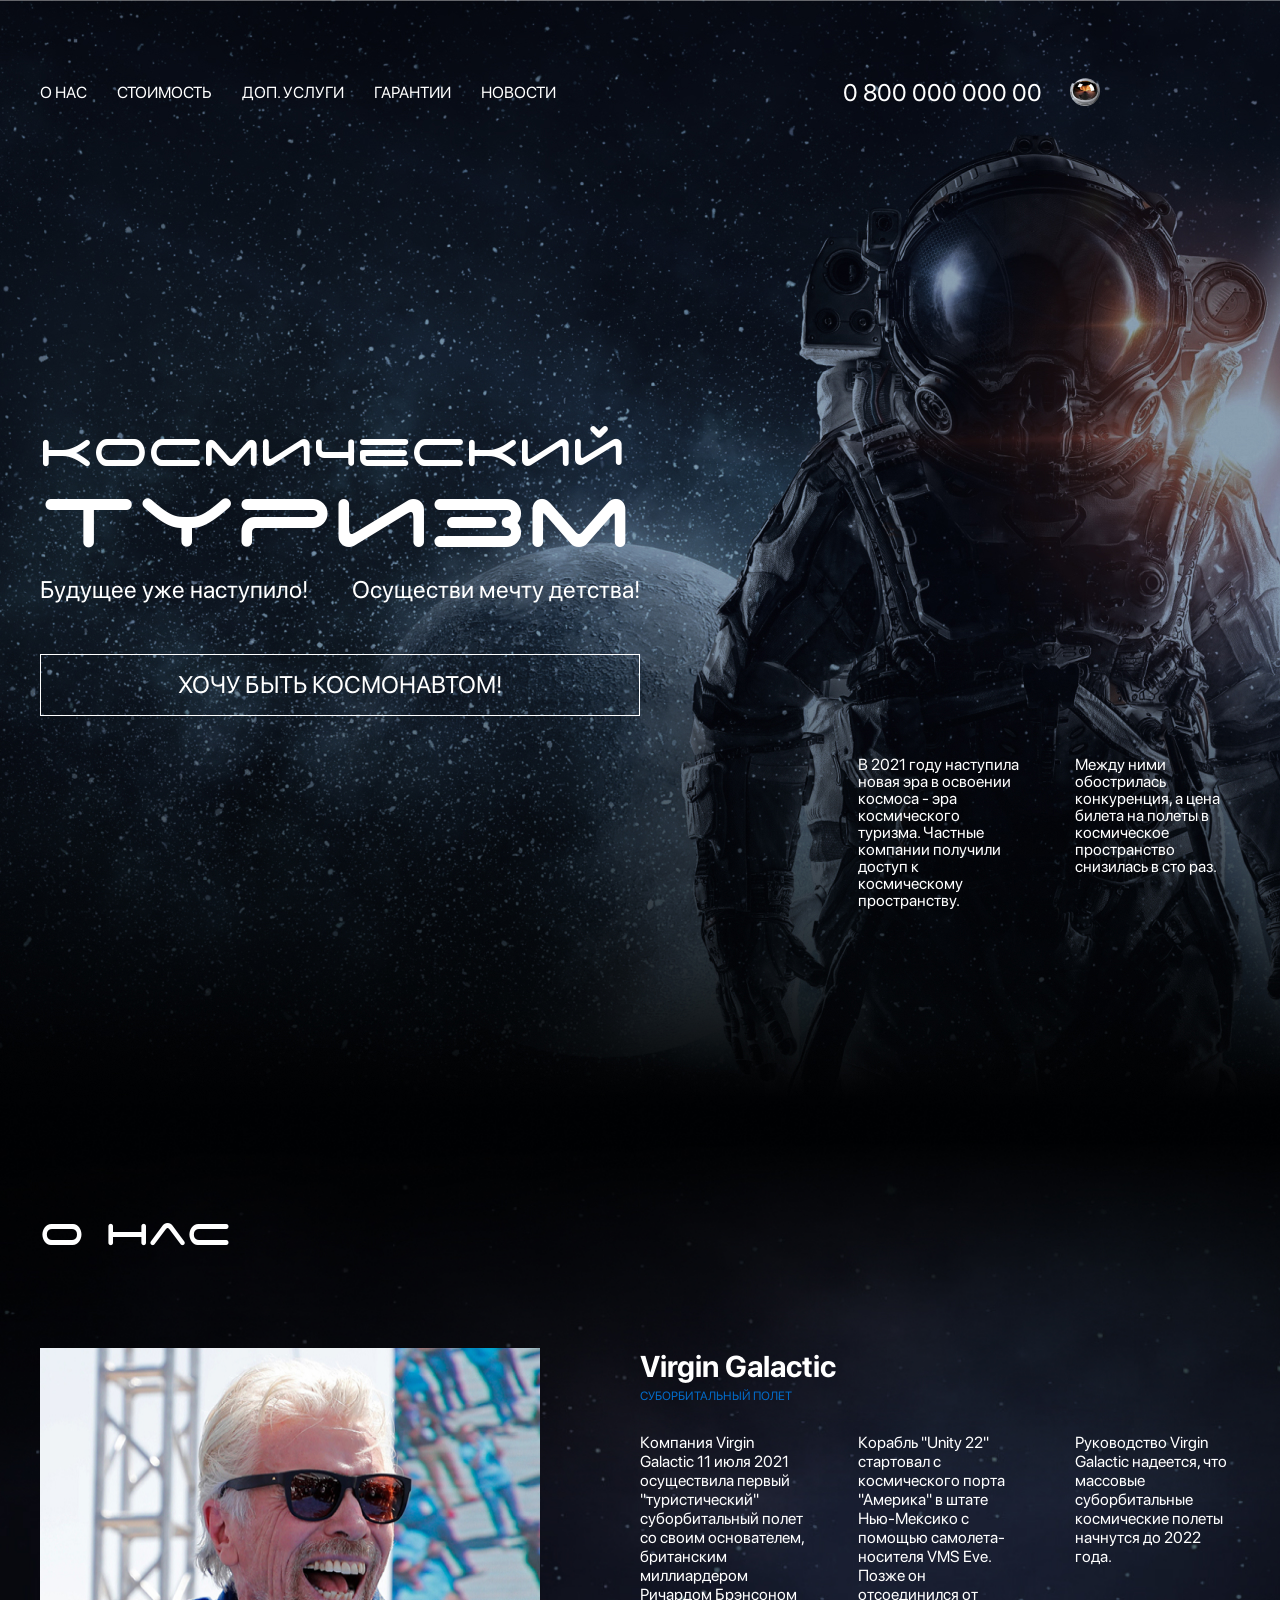
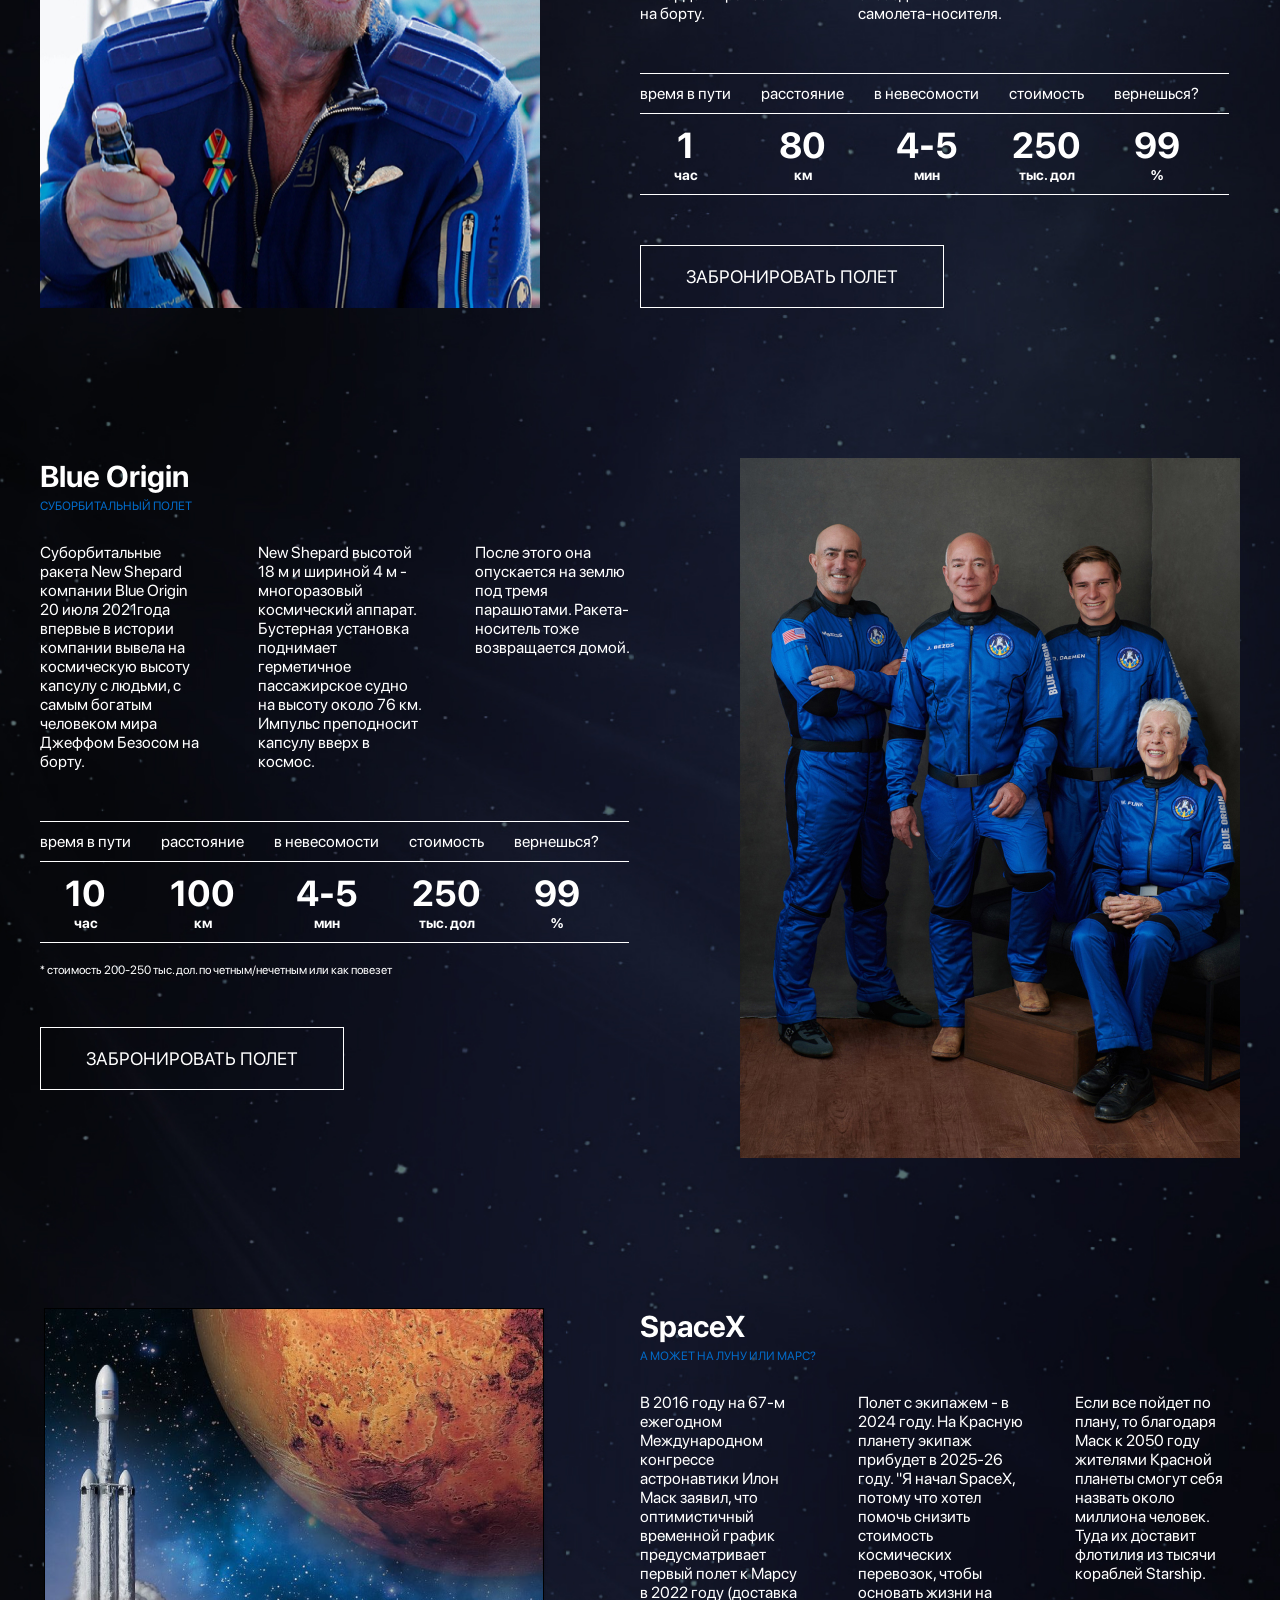
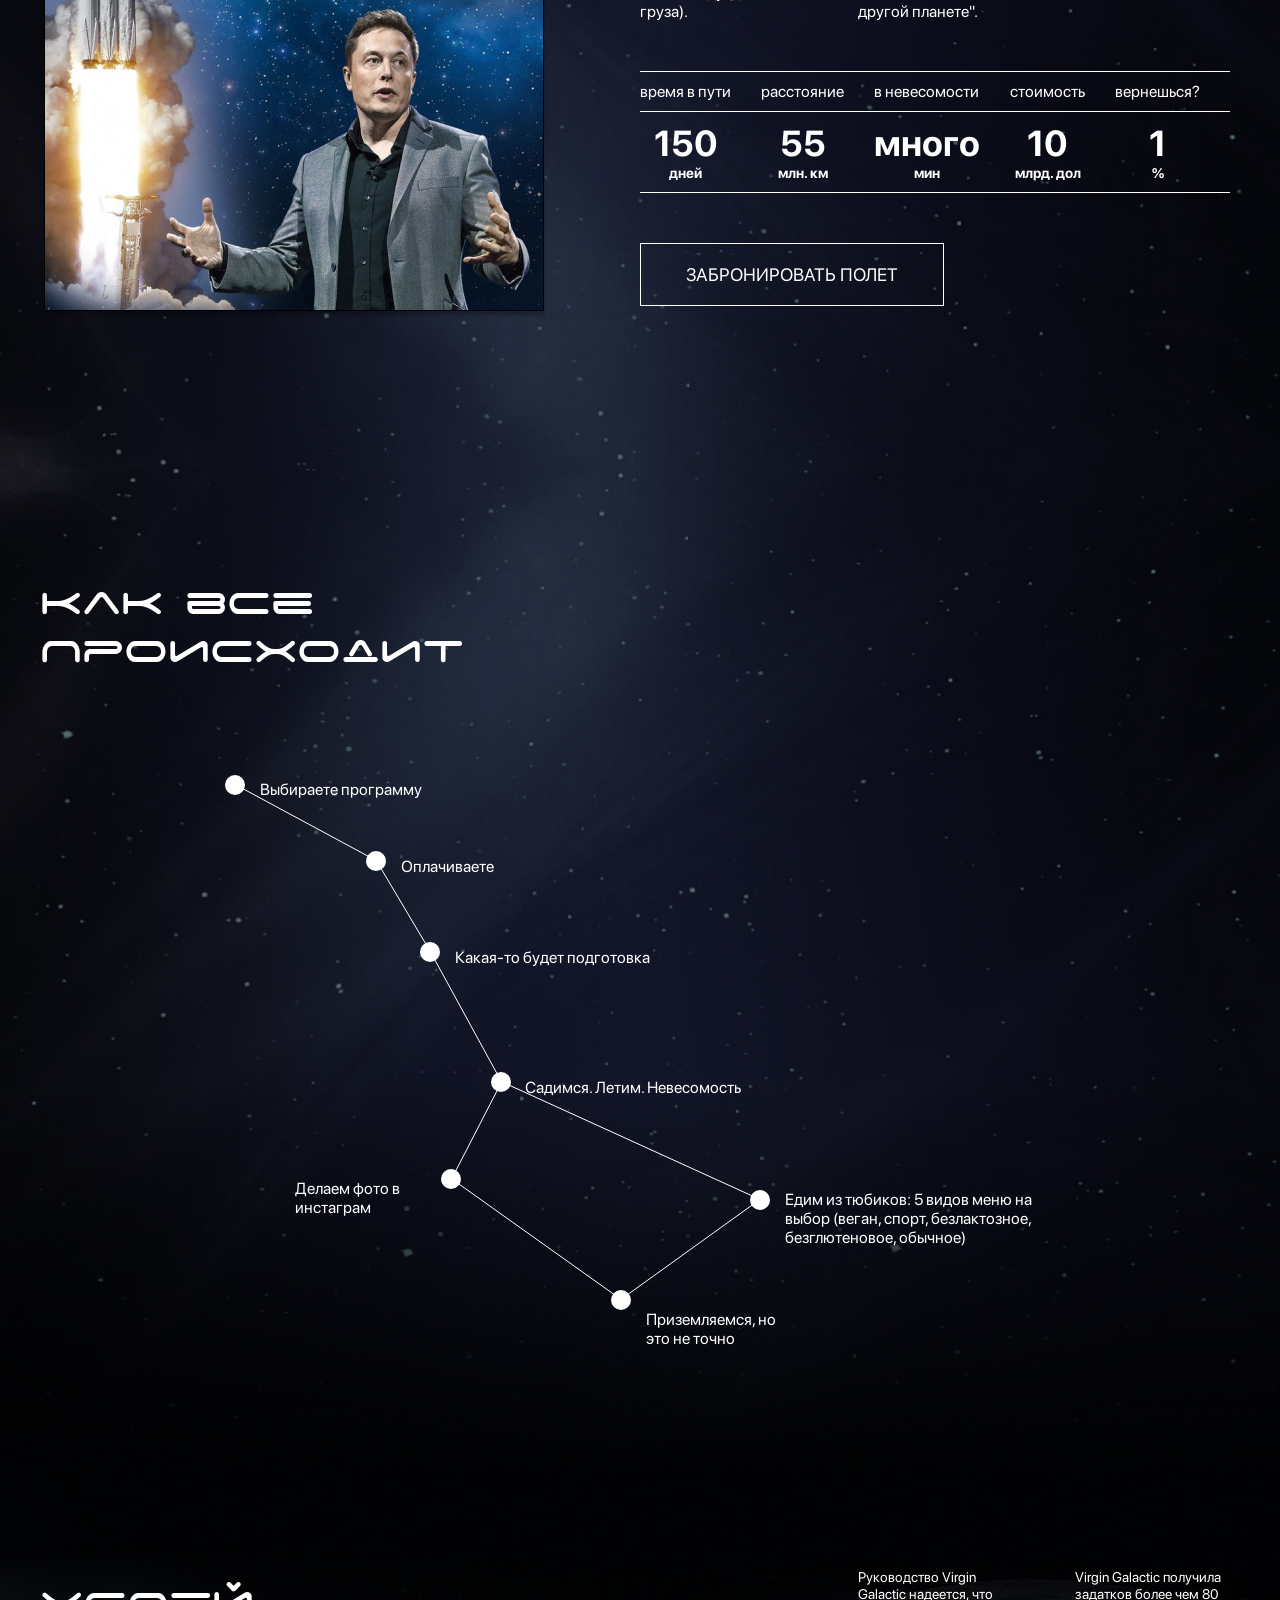
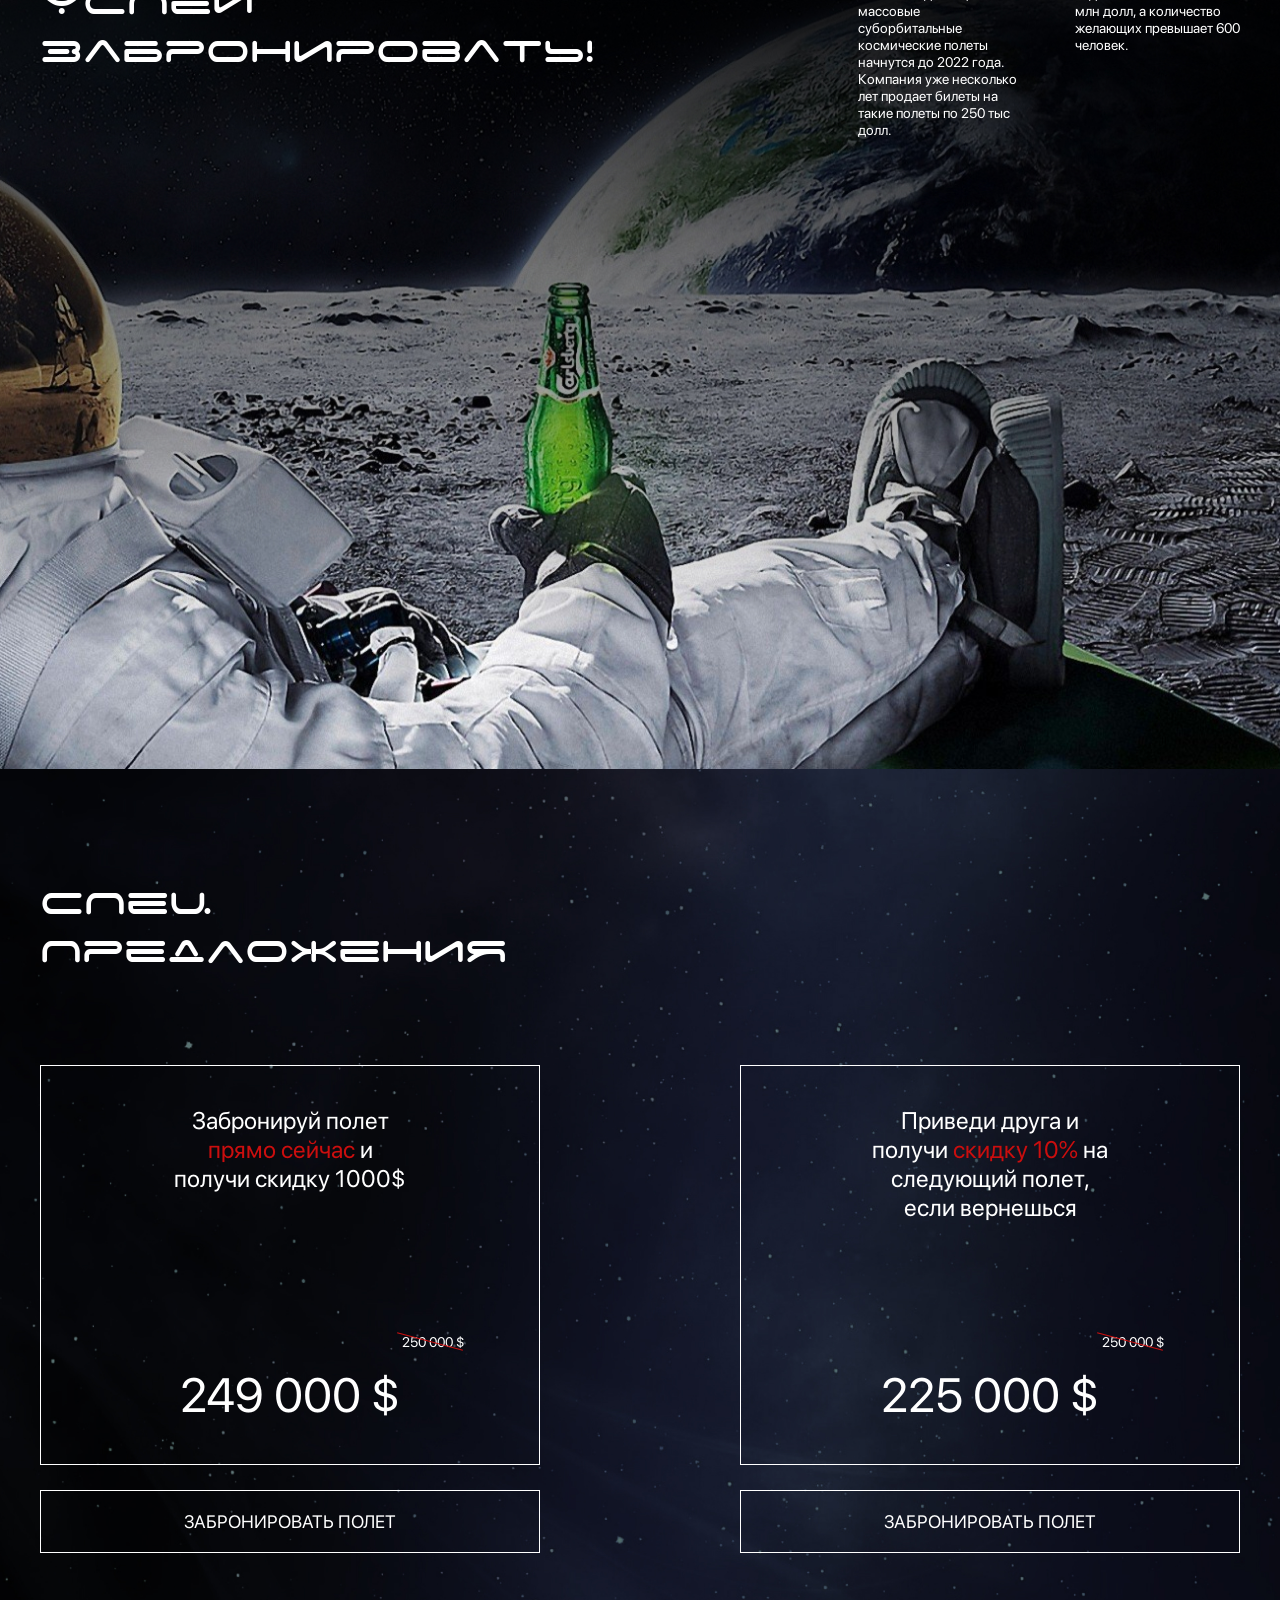
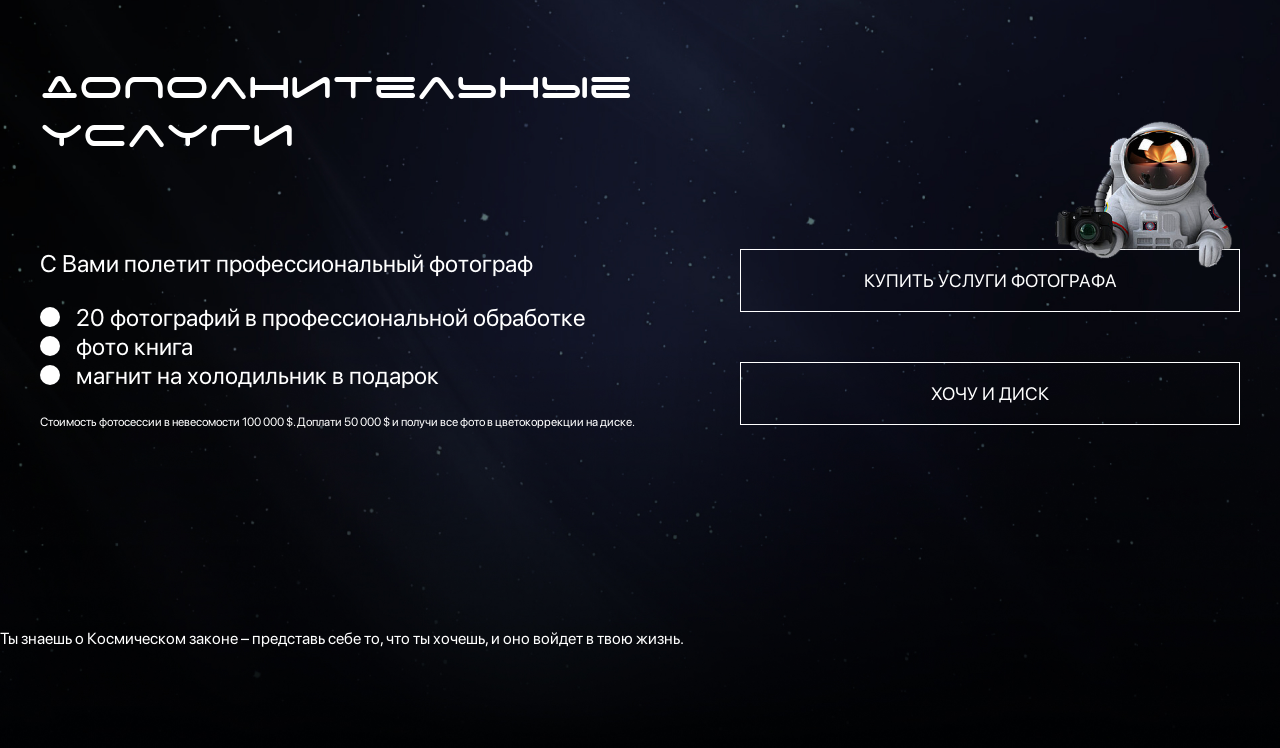
==== commit 57af2905: "add" ====
--- a/index.html
+++ b/index.html
@@ -1,14 +1,11 @@
 <!DOCTYPE html>
-<html lang="ru">
+<html lang="en">
 
 <head>
   <meta charset="UTF-8">
   <meta name="viewport" content="width=device-width, initial-scale=1.0">
   <meta http-equiv="X-UA-Compatible" content="ie=edge">
   <title>Document</title>
-  <link rel="preconnect" href="https://fonts.googleapis.com">
-  <link rel="preconnect" href="https://fonts.gstatic.com" crossorigin>
-  <link href="https://fonts.googleapis.com/css2?family=Oswald:wght@300;400&display=swap" rel="stylesheet">
   <link rel="stylesheet" href="css/reset.css">
   <link rel="stylesheet" href="css/slick.css">
   <link rel="stylesheet" href="css/jquery.fancybox.css">
@@ -19,260 +16,384 @@
 
   <header class="header">
     <div class="container">
-      <div class="header__top">
-        <a class="logo " href="#">
-          <img class="logo__img" src="images/logo.svg" alt="logo">
-        </a>
-        <a class="phone" href="tel:+380505556677">+38 (050) 555 66 77</a>
-      </div>
-      <div class="header__content">
-        <h1 class="header__title">
-          авто из сша “под ключ”
-        </h1>
-        <h2 class="header__subtitle">
-          ЗАКАЖИ СЕБЕ АВТО ИЗ США С ВЫГОДОЙ ДО 40%
-        </h2>
-        <p class="header__text">
-          Подбор, покупка, доставка, растаможка, ремонт, оформление по договору
-        </p>
-        <a class="button" href="#">КОНСУЛЬТАЦИЯ ЭКСПЕРТА</a>
-        <div class="social header__social">
-          <a class="social__link" href="#">
-            <img class="social__img" src="images/icon/instagram.svg" alt="instagram icon">
-          </a>
-          <a class="social__link" href="#">
-            <img class="social__img" src="images/icon/telegram.svg" alt="telegram icon">
-          </a>
-          <a class="social__link" href="#">
-            <img class="social__img" src="images/icon/whatsapp.svg" alt="whatsapp icon">
-          </a>
-          <a class="social__link" href="#">
-            <img class="social__img" src="images/icon/facebook.svg" alt="facebook icon">
-          </a>
-        </div>
-        <img class="header__images" src="images/fort-mustang.png" alt="fort mustang">
+      <div class="header__inner">
+        <div class="header__top">
+          <nav class="menu">
+            <ul class="menu__list">
+              <li class="menu__item"><a class="menu__link" href="#">О НАС </a></li>
+              <li class="menu__item"><a class="menu__link" href="#">СТОИМОСТЬ</a></li>
+              <li class="menu__item"><a class="menu__link" href="#">ДОП. УСЛУГИ</a></li>
+              <li class="menu__item"><a class="menu__link" href="#">ГАРАНТИИ</a></li>
+              <li class="menu__item"><a class="menu__link" href="#">НОВОСТИ</a></li>
+            </ul>
+          </nav>
+          <a class="phone" href="tel:080000000000">0 800 000 000 00</a>
+          <button class="login">
+            <img class="login__img" src="images/login.png" alt="login img">
+          </button>
+        </div>
+        <div class="header__content">
+          <h1 class="header__title">
+            космический
+            <span>туризм</span>
+          </h1>
+          <div class="header__text">
+            <p>Будущее уже наступило!</p>
+            <p>Осуществи мечту детства!</p>
+          </div>
+          <button class="header__btn">
+            Хочу быть космонавтом!
+          </button>
+        </div>
+        <div class="header__description">
+          <p class="header__description-text">В 2021 году наступила новая эра в освоении космоса - эра космического
+            туризма. Частные компании получили доступ к космическому пространству. </p>
+          <p class="header__description-text">Между ними обострилась конкуренция, а цена билета на полеты в космическое
+            пространство снизилась в сто раз.</p>
+        </div>
       </div>
     </div>
   </header>
-  <section class="services">
-    <div class="container">
-      <h2 class="title">НАШИ УСЛУГИ</h2>
-      <div class="services__inner">
-        <div class="services__content">
-          <div class="services__content-box">
-            <h6 class="services__content-title">Почему ввоз авто из США?</h6>
-            <div class="services__content-textbox">
-              <p class="services__content-text">Мы сравнили рынки США с Европейскими и поняли, что покупка автомобиля в
-                Америке выгоднее в несколько раз, как бы парадоксально это не звучало. Это вызвано продуманной
-                логистикой, уровнем развития сервисов по оцениванию состояния авто и самим процессом покупки автомобиля.
-              </p>
-              <p class="services__content-text">Большинство граждан США берут автомобиль в лизинг на несколько лет и все
-                время эксплуатации сама лизинговая компания занимается постоянным ТО автомобиля, вследствие чего, машины
-                из США – один из лучших выборов для автолюбителей Украины.
-              </p>
-            </div>
-          </div>
-          <div class="services__content-box">
-            <h6 class="services__content-title">Из-за чего такая низкая цена?
-            </h6>
-            <div class="services__content-textbox">
-              <p class="services__content-text">Битые автомобили из США выкупаются с аукционов страховых компаний. На
-                этих аукционах машина теряет половину цены даже из-за минимальных повреждений. Если учитывать денежные
-                затраты, а именно выкуп, доставку, таможню и ремонт, то цена аналогичного по состоянию автомобиля в
-                Украине будет выше на 35-50%, а новые будут стоить космических денег.
-              </p>
-            </div>
-            <a class="button button--decor" href="">КОНСУЛЬТАЦИЯ ЭКСПЕРТА</a>
-          </div>
-        </div>
-        <ol class="services__list">
-          <li class="services__item">
-            <p class="services__item-title">Покупка авто</p>
-            <p class="services__item-text">Подбор автомобиля и экспертная проверка</p>
-          </li>
-          <li class="services__item">
-            <p class="services__item-title">Доставка морем</p>
-            <p class="services__item-text">Расчет оптимальной стоимости доставки авто</p>
-          </li>
-          <li class="services__item">
-            <p class="services__item-title">Растаможка авто</p>
-            <p class="services__item-text">Прохождение таможенного оформления (2-3 дня)</p>
-          </li>
-          <li class="services__item">
-            <p class="services__item-title">Ремонт авто</p>
-            <p class="services__item-text">Комплексный ремонт автомобиля на СТО</p>
-          </li>
-          <li class="services__item">
-            <p class="services__item-title">Сертификация</p>
-            <p class="services__item-text">Услуга предоставляется по желанию</p>
-          </li>
-          <li class="services__item">
-            <p class="services__item-title">Постановка на учет</p>
-            <p class="services__item-text">Оформление автомобиля в Украине</p>
-          </li>
-        </ol>
-      </div>
-    </div>
-  </section>
-  <section class="benefits">
-    <div class="container">
-      <div class="benefits__inner">
-        <img class="benefits__images" src="images/car.png" alt="car">
-        <div class="benefits__content">
-          <h2 class="title benefits__title">
-            ПОЧЕМУ МЫ?
+  <main class="main">
+    <section class="about">
+      <div class="container">
+        <h2 class="title">
+          О нас
+        </h2>
+        <div class="about__item">
+          <img class="about__img" src="images/branson.jpg" alt="branson">
+          <div class="about__content">
+            <h3 class="about__content-title">
+              Virgin Galactic
+            </h3>
+            <h5 class="about__content-subtitle">
+              суборбитальный полет
+            </h5>
+            <div class="about__content-text">
+              <p>
+                Компания Virgin Galactic 11 июля 2021 осуществила первый "туристический" суборбитальный полет со своим
+                основателем, британским миллиардером Ричардом Брэнсоном на борту.
+              </p>
+              <p>
+                Корабль "Unity 22" стартовал с космического порта "Америка" в штате Нью-Мексико с помощью
+                самолета-носителя VMS Eve. Позже он отсоединился от самолета-носителя.
+              </p>
+              <p>
+                Руководство Virgin Galactic надеется, что массовые суборбитальные космические полеты начнутся до 2022
+                года.
+              </p>
+            </div>
+            <table class="about__table">
+              <tr class="about__table-tr">
+                <td class="about__table-td">время в пути</td>
+                <td class="about__table-td">расстояние</td>
+                <td class="about__table-td">в невесомости</td>
+                <td class="about__table-td">стоимость</td>
+                <td class="about__table-td">вернешься?</td>
+              </tr>
+              <tr class="about__table-tr">
+                <td class="about__table-td">
+                  1
+                  <span>час</span>
+                </td>
+                <td class="about__table-td">
+                  80
+                  <span>км</span>
+                </td>
+                <td class="about__table-td">
+                  4-5
+                  <span>мин</span>
+                </td>
+                <td class="about__table-td">
+                  250
+                  <span>тыс. дол</span>
+                </td>
+                <td class="about__table-td">
+                  99
+                  <span>%</span>
+                </td>
+              </tr>
+            </table>
+            <button class="button">
+              ЗАБРОНИРОВАТЬ ПОЛЕТ
+            </button>
+          </div>
+        </div>
+        <div class="about__item">
+          <img class="about__img" src="images/bezos.jpg" alt="bezos">
+          <div class="about__content">
+            <h3 class="about__content-title">
+              Blue Origin
+            </h3>
+            <h5 class="about__content-subtitle">
+              суборбитальный полет
+            </h5>
+            <div class="about__content-text">
+              <p>
+                Суборбитальные ракета New Shepard компании Blue Origin 20 июля 2021года впервые в истории компании
+                вывела на космическую высоту капсулу с людьми, с самым богатым человеком мира Джеффом Безосом на борту.
+              </p>
+              <p>
+                New Shepard высотой 18 м и шириной 4 м - многоразовый космический аппарат. Бустерная установка поднимает
+                герметичное пассажирское судно на высоту около 76 км. Импульс преподносит капсулу вверх в космос.
+              </p>
+              <p>
+                После этого она опускается на землю под тремя парашютами. Ракета-носитель тоже возвращается домой.
+              </p>
+            </div>
+            <table class="about__table">
+              <caption class="about__table-caption">* стоимость 200-250 тыс. дол. по четным/нечетным или как повезет
+              </caption>
+              <tr class="about__table-tr">
+                <td class="about__table-td">время в пути</td>
+                <td class="about__table-td">расстояние</td>
+                <td class="about__table-td">в невесомости</td>
+                <td class="about__table-td">стоимость</td>
+                <td class="about__table-td">вернешься?</td>
+              </tr>
+              <tr class="about__table-tr">
+                <td class="about__table-td">
+                  10
+                  <span>час</span>
+                </td>
+                <td class="about__table-td">
+                  100
+                  <span>км</span>
+                </td>
+                <td class="about__table-td">
+                  4-5
+                  <span>мин</span>
+                </td>
+                <td class="about__table-td">
+                  250
+                  <span>тыс. дол</span>
+                </td>
+                <td class="about__table-td">
+                  99
+                  <span>%</span>
+                </td>
+              </tr>
+            </table>
+            <button class="button">
+              ЗАБРОНИРОВАТЬ ПОЛЕТ
+            </button>
+          </div>
+        </div>
+        <div class="about__item">
+          <img class="about__img" src="images/mask.png" alt="mask">
+          <div class="about__content">
+            <h3 class="about__content-title">
+              SpaceX
+            </h3>
+            <h5 class="about__content-subtitle">
+              А может на Луну или Марс?
+            </h5>
+            <div class="about__content-text">
+              <p>
+                В 2016 году на 67-м ежегодном Международном конгрессе астронавтики Илон Маск заявил, что оптимистичный
+                временной график предусматривает первый полет к Марсу в 2022 году (доставка груза).
+              </p>
+              <p>
+                Полет с экипажем - в 2024 году.
+                На Красную планету экипаж прибудет в 2025-26 году.
+                "Я начал SpaceX, потому что хотел помочь снизить стоимость космических перевозок, чтобы основать жизни
+                на другой планете".
+              </p>
+              <p>
+                Если все пойдет по плану, то благодаря Маск к 2050 году жителями Красной планеты смогут себя назвать
+                около миллиона человек. Туда их доставит флотилия из тысячи кораблей Starship.
+              </p>
+            </div>
+            <table class="about__table">
+              <tr class="about__table-tr">
+                <td class="about__table-td">время в пути</td>
+                <td class="about__table-td">расстояние</td>
+                <td class="about__table-td">в невесомости</td>
+                <td class="about__table-td">стоимость</td>
+                <td class="about__table-td">вернешься?</td>
+              </tr>
+              <tr class="about__table-tr">
+                <td class="about__table-td">
+                  150
+                  <span>дней</span>
+                </td>
+                <td class="about__table-td">
+                  55
+                  <span>млн. км</span>
+                </td>
+                <td class="about__table-td">
+                  много
+                  <span>мин</span>
+                </td>
+                <td class="about__table-td">
+                  10
+                  <span>млрд. дол</span>
+                </td>
+                <td class="about__table-td">
+                  1
+                  <span>%</span>
+                </td>
+              </tr>
+            </table>
+            <button class="button">
+              ЗАБРОНИРОВАТЬ ПОЛЕТ
+            </button>
+          </div>
+        </div>
+      </div>
+    </section>
+    <section class="how-to">
+      <div class="container">
+        <h2 class="title">
+          Как все <br> происходит
+        </h2>
+        <div class="how-to__box">
+          <svg width="850" height="600" viewBox="0 0 850 600" fill="none" xmlns="http://www.w3.org/2000/svg">
+            <line x1="20.2474" y1="19.56552" x2="161.247" y2="95.5655" stroke="white" />
+            <line x1="161.43" y1="95.7448" x2="215.43" y2="186.745" stroke="white" />
+            <line x1="215.439" y1="186.76" x2="286.439" y2="316.76" stroke="white" />
+            <line x1="286.444" y1="317.229" x2="236.444" y2="414.229" stroke="white" />
+            <line x1="286.207" y1="316.545" x2="545.207" y2="434.545" stroke="white" />
+            <line x1="236.29" y1="413.593" x2="406.29" y2="534.593" stroke="white" />
+            <line x1="405.708" y1="534.594" x2="544.708" y2="434.594" stroke="white" />
+            <g>
+              <circle cx="20" cy="20" r="10" fill="white" />
+              <text x="45" y="30" fill="white">Выбираете программу</text>
+            </g>
+            <g>
+              <circle cx="161" cy="96" r="10" fill="white" />
+              <text x="186" y="107" fill="white">Оплачиваете</text>
+            </g>
+            <g>
+              <circle cx="215" cy="187" r="10" fill="white" />
+              <text x="240" y="198" fill="white">Какая-то будет подготовка</text>
+            </g>
+            <g>
+              <circle cx="286" cy="317" r="10" fill="white" />
+              <text x="310" y="328" fill="white">Садимся. Летим. Невесомость</text>
+            </g>
+            <g>
+              <circle cx="236" cy="414" r="10" fill="white" />
+              <foreignObject x="80" y="414" width="120" height="80">
+                <p>
+                  Делаем фото в инстаграм
+                </p>
+              </foreignObject>
+            </g>
+            <g>
+              <circle cx="406" cy="535" r="10" fill="white" />
+              <foreignObject x="431" y="545" width="154" height="70">
+                <p>
+                  Приземляемся, но это не точно
+                </p>
+              </foreignObject>
+            </g>
+            <g>
+              <circle cx="545" cy="435" r="10" fill="white" />
+              <foreignObject x="570" y="425" width="273" height="100">
+                <p>
+                  Едим из тюбиков: 5 видов меню на выбор (веган, спорт, безлактозное, безглютеновое, обычное)
+                </p>
+              </foreignObject>
+            </g>
+          </svg>
+        </div>
+      </div>
+    </section>
+    <section class="to-book">
+      <div class="container">
+        <div class="to-book__inner">
+          <h2 class="title">
+            Успей <br> забронировать!
           </h2>
-          <ul class="benefits__list">
-            <li class="benefits__item">
-              <p class="benefits__item-num">650</p>
-              <p class="benefits__item-title">успешно доставленных авто</p>
-              <p class="benefits__item-text">большой опыт пригона автомобилей из США под ключ, все клиенты остались
-                довольны на 100%</p>
-            </li>
-            <li class="benefits__item">
-              <p class="benefits__item-num">5</p>
-              <p class="benefits__item-title">лет на рынке Украины</p>
-              <p class="benefits__item-text">Работаем по всей территории Украины, работаем по договору с клиентами</p>
-            </li>
-            <li class="benefits__item">
-              <p class="benefits__item-num">100 %</p>
-              <p class="benefits__item-title">доверия клиентов</p>
-              <p class="benefits__item-text">Онлайн отчетность. Вы всегда в курсе статуса подбора вашего авто. Фото и
-                видео отчет</p>
-            </li>
-          </ul>
-        </div>
-      </div>
-    </div>
-  </section>
-  <section class="carousel">
-    <div class="container">
-      <h2 class="title">ПРИГНАННЫЕ НАМИ АВТО</h2>
-      <div class="carousel__inner">
-        <div class="carousel__item">
-          <div class="carousel__item-box">
-            <img class="carousel__item-img" src="images/carousel/1.jpg" alt="">
-            <h4 class="carousel__item-title">INFINITI QX50 2016 г.</h4>
-            <p class="carousel__item-text">Экономия 4500 $</p>
-          </div>
-        </div>
-        <div class="carousel__item">
-          <div class="carousel__item-box">
-            <img class="carousel__item-img" src="images/carousel/2.jpg" alt="">
-            <h4 class="carousel__item-title">TESLA MODEL 3 2018 г.</h4>
-            <p class="carousel__item-text">Экономия 5500 $</p>
-          </div>
-        </div>
-        <div class="carousel__item">
-          <div class="carousel__item-box">
-            <img class="carousel__item-img" src="images/carousel/3.jpg" alt="">
-            <h4 class="carousel__item-title">TESLA MODEL 3 2018 г.</h4>
-            <p class="carousel__item-text">Экономия 5500 $</p>
-          </div>
-        </div>
-        <div class="carousel__item">
-          <div class="carousel__item-box">
-            <img class="carousel__item-img" src="images/carousel/1.jpg" alt="">
-            <h4 class="carousel__item-title">INFINITI QX50 2016 г.</h4>
-            <p class="carousel__item-text">Экономия 4500 $</p>
-          </div>
-        </div>
-        <div class="carousel__item">
-          <div class="carousel__item-box">
-            <img class="carousel__item-img" src="images/carousel/2.jpg" alt="">
-            <h4 class="carousel__item-title">TESLA MODEL 3 2018 г.</h4>
-            <p class="carousel__item-text">Экономия 5500 $</p>
-          </div>
-        </div>
-        <div class="carousel__item">
-          <div class="carousel__item-box">
-            <img class="carousel__item-img" src="images/carousel/3.jpg" alt="">
-            <h4 class="carousel__item-title">TESLA MODEL 3 2018 г.</h4>
-            <p class="carousel__item-text">Экономия 5500 $</p>
-          </div>
-        </div>
-        <div class="carousel__item">
-          <div class="carousel__item-box">
-            <img class="carousel__item-img" src="images/carousel/1.jpg" alt="">
-            <h4 class="carousel__item-title">INFINITI QX50 2016 г.</h4>
-            <p class="carousel__item-text">Экономия 4500 $</p>
-          </div>
-        </div>
-        <div class="carousel__item">
-          <div class="carousel__item-box">
-            <img class="carousel__item-img" src="images/carousel/2.jpg" alt="">
-            <h4 class="carousel__item-title">TESLA MODEL 3 2018 г.</h4>
-            <p class="carousel__item-text">Экономия 5500 $</p>
-          </div>
-        </div>
-      </div>
-    </div>
-  </section>
-  <section class="contacts">
-    <div class="container">
-      <div class="contacts__inner">
-        <div class="contacts__info">
+          <p class="to-book__text">
+            Руководство Virgin Galactic надеется, что массовые суборбитальные космические полеты начнутся до 2022 года.
+            Компания уже несколько лет продает билеты на такие полеты по 250 тыс долл.
+          </p>
+          <p class="to-book__text">
+            Virgin Galactic получила задатков более чем 80 млн долл, а количество желающих превышает 600 человек.
+          </p>
+        </div>
+      </div>
+    </section>
+    <section class="info">
+      <div class="special-offer">
+        <div class="container">
           <h2 class="title">
-            КОНТАКТЫ
+            Спец <br>
+            предложения
           </h2>
-          <ul class="contacts__list">
-            <li class="contacts__item">
-              <p class="contacts__item-title">Адрес</p>
-              <p class="contacts__item-text">Киев, Подол <br>
-                ул. Константиновская, д.71
-              </p>
-            </li>
-            <li class="contacts__item">
-              <p class="contacts__item-title">Время работы
-              </p>
-              <p class="contacts__item-text">Пн-Сб: с 9:00 до 19:00, <br>
-                Вс: выходной</p>
-            </li>
-            <li class="contacts__item">
-              <p class="contacts__item-title">Телефон</p>
-              <p class="contacts__item-text">+38 (050) 555 66 77</p>
-            </li>
-          </ul>
-        </div>
-        <form action="" class="contacts__form">
-          <h2 class="title contacts__title">Оставить заявку</h2>
-          <input class="contacts__input" type="text" placeholder="Как Вас зовут?">
-          <input class="contacts__input" type="tel" placeholder="Ваш номер телефона">
-          <button class="contacts__btn button" type="submit">Отправить заявку</button>
-        </form>
-      </div>
-    </div>
-  </section>
-
-  <footer class="footer">
-    <div class="container">
-      <div class="footer__inner">
-        <a class="logo " href="#">
-          <img class="logo__img" src="images/logo.svg" alt="logo">
-        </a>
-
-        <div class="social header__social">
-          <a class="social__link" href="#">
-            <img class="social__img" src="images/icon/instagram.svg" alt="instagram icon">
-          </a>
-          <a class="social__link" href="#">
-            <img class="social__img" src="images/icon/telegram.svg" alt="telegram icon">
-          </a>
-          <a class="social__link" href="#">
-            <img class="social__img" src="images/icon/whatsapp.svg" alt="whatsapp icon">
-          </a>
-          <a class="social__link" href="#">
-            <img class="social__img" src="images/icon/facebook.svg" alt="facebook icon">
-          </a>
-        </div>
-
-        <a class="footer__copy" href="#">
-          Политика конфиденциальности
-        </a>
-      </div>
-    </div>
-  </footer>
-
+          <div class="special-offer__inner">
+            <div class="special-offer__item">
+              <div class="special-offer__item-box">
+                <p class="special-offer__item-text">
+                  Забронируй полет
+                  <span>прямо сейчас</span>
+                  и получи скидку
+                  1000$
+                </p>
+                <div class="special-offer__price">
+                  <p class="special-offer__old-price">250 000 $</p>
+                  <p class="special-offer__new-price">249 000 $</p>
+                </div>
+              </div>
+              <button class="button special-offer__btn">ЗАБРОНИРОВАТЬ ПОЛЕТ</button>
+            </div>
+            <div class="special-offer__item">
+              <div class="special-offer__item-box">
+                <p class="special-offer__item-text">
+                  Приведи друга и получи <span>скидку 10%</span>
+                  на следующий полет, если вернешься
+                </p>
+                <div class="special-offer__price">
+                  <p class="special-offer__old-price">250 000 $</p>
+                  <p class="special-offer__new-price">225 000 $</p>
+                </div>
+              </div>
+              <button class="button special-offer__btn">ЗАБРОНИРОВАТЬ ПОЛЕТ</button>
+            </div>
+          </div>
+        </div>
+      </div>
+      <div class="services">
+        <div class="container">
+          <h2 class="title">
+            Дополнительные <br> услуги
+          </h2>
+          <div class="services__inner">
+            <div class="services__box-list">
+              <p class="services__list-title">
+                С Вами полетит профессиональный фотограф
+              </p>
+              <ul class="services__list">
+                <li class="services__list-item">
+                  20 фотографий в профессиональной обработке
+                </li>
+                <li class="services__list-item">
+                  фото книга
+                </li>
+                <li class="services__list-item">
+                  магнит на холодильник в подарок
+                </li>
+              </ul>
+              <p class="services__description">
+                Стоимость фотосессии в невесомости 100 000 $.  Доплати 50 000 $ и получи все фото в цветокоррекции на диске.
+              </p>
+            </div>
+            <div class="services__buttons">
+              <button class="button services__btn services__btn--first">КУПИТЬ УСЛУГИ ФОТОГРАФА</button>
+              <button class="button services__btn">ХОЧУ И ДИСК</button>
+            </div>
+          </div>
+        </div>
+      </div>
+      <div class="slider">
+        <p class="slider__description">
+          Ты знаешь о Космическом законе – представь себе то, что ты хочешь, и оно войдет в твою жизнь.
+        </p>
+      </div>
+    </section>
+  </main>
 
   <script src="https://ajax.googleapis.com/ajax/libs/jquery/3.4.1/jquery.min.js"></script>
   <script src="js/slick.min.js"></script>
--- a/css/style.css
+++ b/css/style.css
@@ -1,409 +1,474 @@
 *,
-*::after,
-*::before{
+*::before,
+*::after {
   box-sizing: border-box;
 }
 
-body{
-  font-size: 18px;
-  line-height: 27px;
-  font-weight: 300;
-  color: #2C2B2B;
-  font-family: 'Oswald', sans-serif;
-}
-
-a{
+@font-face {
+  font-family: 'sf-pro-display';
+  src: url('../fonts/SF-Pro-Display-Regular.woff2') format('woff2'),
+    url('../fonts/SF-Pro-Display-Regular.woff') format('woff');
+  font-style: normal;
+  font-weight: normal;
+  font-display: swap;
+}
+
+@font-face {
+  font-family: 'sf-pro-display';
+  src: url('../fonts/SF-Pro-Display-Bold.woff2') format('woff2'),
+    url('../fonts/SF-Pro-Display-Bold.woff') format('woff');
+  font-style: normal;
+  font-weight: bold;
+  font-display: swap;
+}
+
+@font-face {
+  font-family: 'spaceagecyrillic';
+  src: url('../fonts/spaceagecyrillic-regular.woff2') format('woff2'),
+    url('../fonts/spaceagecyrillic-regular.woff') format('woff');
+  font-style: normal;
+  font-weight: normal;
+  font-display: swap;
+}
+
+a {
+  color: inherit;
   text-decoration: none;
+}
+
+button {
+  border: none;
+  background-color: transparent;
+  cursor: pointer;
   color: inherit;
-  display: inline-block;
-}
-
-.container{
+  font-family: 'sf-pro-display';
+}
+
+body {
+  font-family: 'sf-pro-display';
+  font-size: 16px;
+  line-height: 19px;
+  font-weight: 400;
+  color: #fff;
+}
+
+.container {
   max-width: 1220px;
   margin-left: auto;
   margin-right: auto;
-  padding: 0 10px;
-}
-
-.header{
+  padding-left: 10px;
+  padding-right: 10px;
+}
+
+.title {
+  font-family: 'spaceagecyrillic';
+  padding: 100px 0;
+  font-size: 48px;
+  line-height: 48px;
+  font-weight: 400;
+}
+
+.button {
+  text-transform: uppercase;
+  border: 1px solid #fff;
+  font-size: 18px;
+  line-height: 21px;
+  padding: 20px 45px;
+}
+
+.header {
   background-image: url(../images/header-bg.jpg);
+  background-position: center;
   background-repeat: no-repeat;
   background-size: cover;
+  height: 1100px;
+}
+
+.header__inner {
+  display: flex;
+  flex-direction: column;
+  justify-content: space-between;
+  min-height: 100px;
+}
+
+.header__top {
+  display: flex;
+  justify-content: space-between;
+  align-items: center;
+  padding: 75px 0 30px;
+}
+
+.header__title{
+  padding-top: 270px;
+}
+
+.menu__list {
+  display: flex;
+}
+
+.menu__item {
+  margin-right: 30px;
+}
+
+.menu_link {
+  text-transform: uppercase;
+  font-size: 18px;
+  line-height: 21px;
+  transition: color .5s;
+}
+
+.menu__link:hover {
+  color: #CB0E0E;
+}
+
+.phone {
+  font-size: 24px;
+  line-height: 29px;
+  margin-left: auto;
+}
+
+.login {
+  margin-left: 22px;
+  margin-right: 134px;
+}
+
+.header__content {
+  max-width: 600px;
+}
+
+.header__title {
+  font-family: 'spaceagecyrillic';
+  font-size: 60px;
+  line-height: 60px;
+  font-weight: 400;
+  margin-bottom: 20px;
+}
+
+.header__title span {
+  font-size: 110px;
+}
+
+.header__text {
+  font-size: 24px;
+  line-height: 29px;
+  display: flex;
+  justify-content: space-between;
+  flex-wrap: wrap;
+  margin-bottom: 50px;
+}
+
+.header__btn {
+  font-size: 24px;
+  line-height: 29px;
+  text-transform: uppercase;
+  text-align: center;
+  width: 100%;
+  border: 1px solid #fff;
+  padding: 15px 10px 16px;
+}
+
+.header__description {
+  display: flex;
+  justify-content: flex-end;
+  margin-top: 40px;
+  margin-bottom: 5%;
+}
+
+.header__description-text {
+  width: 165px;
+  font-style: 14px;
+  line-height: 17px;
+}
+
+.header__description-text+.header__description-text {
+  margin-left: 52px;
+}
+
+.about {
+  background-image: url(../images/about-bg.jpg);
+  background-size: cover;
+  background-position: center;
+  background-repeat: no-repeat;
+}
+
+.about__item {
+  display: flex;
+  justify-content: space-between;
+  flex-wrap: wrap;
+  padding-bottom: 150px;
+}
+
+.about__item:nth-child(odd) {
+  flex-direction: row-reverse;
+}
+
+.about__img {
+  max-width: 100%;
+  background-size: cover;
+}
+
+.about__content {
+  width: 600px;
+}
+
+.about__content-title {
+  font-size: 30px;
+  line-height: 36px;
+  font-weight: 700;
+  margin-bottom: 5px;
+}
+
+.about__content-subtitle {
+  font-size: 12px;
+  line-height: 14px;
+  font-weight: 400;
+  color: #036CCA;
+  margin-bottom: 30px;
+  text-transform: uppercase;
+}
+
+.about__content-text {
+  display: flex;
+  justify-content: space-between;
+  margin-bottom: 50px;
+}
+
+.about__content-text p {
+  width: 165px;
+}
+
+.about__table {
+  margin-bottom: 50px;
+}
+
+.about__table-caption {
+  caption-side: bottom;
+  text-align: left;
+  margin-top: 20px;
+  font-size: 12px;
+  line-height: 14px;
+}
+
+.about__table-tr {
+  border: 1px solid #fff;
+  border-left: none;
+  border-right: none;
+}
+
+.about__table-tr+.about__table-tr {
+  font-size: 36px;
+  line-height: 43px;
+  font-weight: bold;
+  text-align: center;
+}
+
+.about__table-td {
+  padding: 10px 30px 10px 0;
+}
+
+.about__table-td span {
+  font-size: 14px;
+  line-height: 17px;
+  display: block;
+}
+
+.how-to {
+  background-image: url(../images/howto-bg.jpg);
+  background-repeat: no-repeat;
   background-position: top center;
-  min-height: 700px;
-  color: #fff;
-}
-
-.header__top{
-  padding: 47px 0 45px;
-  display: flex;
-  justify-content: space-between;
-  align-items: center;
-}
-
-.phone{
-  font-weight: 400;
+  background-size: cover;
+  padding-bottom: 100px;
+}
+
+.how-to__box {
+  text-align: center;
+}
+
+.how-to__box circle,
+.how-to__box text,
+foreignObject {
+  transition: all .5s;
+  cursor: pointer;
+}
+
+.how-to__box g:hover circle {
+  r: 20px;
+  fill: #036CCA;
+}
+
+.how-to__box g:hover text {
+  fill: #036CCA;
   font-size: 36px;
-  line-height: 54px;
-}
-
-.header__content{
-  padding-top: 60px;
+}
+
+.how-to__box g:hover foreignObject {
+  color: #036CCA;
+  font-size: 22px;
+}
+
+foreignObject {
+  text-align: left;
+}
+
+.to-book {
+  background-image: url(../images/tobook-bg.jpg);
+  background-repeat: no-repeat;
+  background-position: center;
+  background-size: cover;
+  min-height: 100vh;
+}
+
+.to-book__inner {
+  display: flex;
+  justify-content: space-between;
+}
+
+.to-book__text {
+  width: 165px;
+  font-size: 14px;
+  line-height: 17px;
+  margin-top: 100px;
+  margin-left: auto;
+  margin-right: 52px;
+}
+
+.to-book__text+.to-book__text {
+  margin-right: 0;
+  margin-left: 0;
+}
+
+.info {
+  background-image: url(../images/info-bg.jpg);
+  background-position: top center;
+  background-repeat: no-repeat;
+  background-size: cover;
+  padding-bottom: 100px;
+}
+
+.special-offer__inner {
+  display: flex;
+  justify-content: space-between;
+}
+
+.special-offer__item {
+  width: 500px;
+}
+
+.special-offer__item-box {
+  min-height: 400px;
+  display: flex;
+  flex-direction: column;
+  justify-content: space-between;
+  margin-bottom: 25px;
+  border: 1px solid #fff;
+  padding: 40px 75px;
+  text-align: center;
+}
+
+.special-offer__item-text {
+  font-size: 24px;
+  line-height: 29px;
+  width: 236px;
+  margin: 0 auto;
+}
+
+.special-offer__item-text span {
+  color: #CB0E0E;
+}
+
+.special-offer__old-price{
+  text-align: right;
+  font-size: 14px;
+  line-height: 17px;
+  margin-bottom: 16px;
   position: relative;
 }
 
-.header__title{
-  font-size: 72px;
-  font-weight: 400;
-  line-height: 107px;
-  text-transform: uppercase;
-}
-
-.header__subtitle{
-  font-style: 36px;
-  line-height: 54px;
-  font-weight: 400;
-  text-transform: uppercase;
-  margin-bottom: 30px;
-}
-
-.header__text{
-  margin-bottom: 30px;
-  max-width: 800px;
-}
-
-.button{
-  font-size: 14px;
-  line-height: 21px;
-  text-transform: uppercase;
-  padding: 14px 54px 15px;
-  background-color: #5A0D67;
-  transition: all .5s;
-}
-
-.button:hover{
-  color: #5A0D67;
+.special-offer__old-price::before{
+  content: '';
+  position: absolute;
+  width: 68px;
+  height: 1px;
+  background-color: #CB0E0E;
+  top: 7px;
+  right: 0;
+  transform: rotate(15deg);
+}
+
+.special-offer__new-price{
+  font-size: 48px;
+  line-height: 57px;
+}
+
+.special-offer__btn{
+  width: 100%;
+}
+
+.services{
+  padding-bottom: 200px;
+}
+
+.services__inner{
+  display: flex;
+  justify-content: space-between;
+}
+
+.services__box-list{
+  width: 620px;
+  margin-right: 80px;
+  font-size: 24px;
+  line-height: 29px;
+}
+
+.services__list-title{
+  margin-bottom: 25px;
+}
+
+.services__list{
+  list-style: none;
+  margin-bottom: 25px;
+}
+
+.services__list-item{
+  padding-left: 36px;
+  position: relative;
+}
+
+.services__list-item::before{
+  content: '';
+  position: absolute;
+  width: 20px;
+  height: 20px;
   background-color: #fff;
-}
-
-.header__social{
-  padding: 70px 0 20px 70px;
-}
-
-.social{
-  display: flex;
-  align-items: center;
-}
-
-.social__link{
-  margin: 0 5px;
-}
-
-.header__images{
+  border-radius: 50%;
+  left: 0;
+  top: 4px;
+}
+
+.services__description{
+  font-size: 12px;
+  line-height: 14px;
+}
+
+.services__buttons{
+  width: 500px;
+}
+
+.services__btn{
+  width: 100%;
+}
+
+.services__btn--first{
+  margin-bottom: 50px;
+  position: relative;
+}
+
+.services__btn--first::before{
+  content: '';
   position: absolute;
   right: 0;
-  bottom: -270px;
-}
-
-.services{
-  padding-top: 300px;
-}
-
-.title{
-  color: #21062A;
-  font-size: 36px;
-  line-height: 45px;
-  font-weight: 400;
-  text-transform: uppercase;
-  margin-bottom: 50px;
-  position: relative;
-}
-
-.title::after{
-  content: '';
-  width: 80px;
-  height: 3px;
-  background-color: #21062A;
-  position: absolute;
-  top: 20px;
-  margin-left: 20px;
-}
-
-.services__inner{
-  display: flex;
-  margin-bottom: 100px;
-}
-
-.services__content{
-  width: 505px;
-  margin-right: 96px;
-}
-
-.services__content-title{
-  color: #5A0D67;
-  font-style: 18px;
-  line-height: 27px;
-  font-weight: 300;
-  margin-bottom: 12px;
-}
-
-.services__content-textbox{
-  margin-bottom: 57px;
-}
-
-.services__content-text{
-  margin-bottom: 12px; 
-}
-
-.button--decor{
-  margin-top: -7px;
-  color: #fff;
-  position: relative;
-}
-
-.button--decor::after{
-  content: 'ЖМИ';
-  color: #c4c4c4;
-  margin-left: 130px;
-  position: absolute;
-}
-
-.button--decor::before{
-  content: '';
-  width: 80px;
-  height: 2px;
-  background-color: #c4c4c4;
-  position: absolute;
-  right: -65px;
-  top: 24px;
-}
-
-.services__list{
-  list-style: none;
-  counter-reset: my-counter;
-}
-
-.services__item{
-  counter-increment: my-counter;
-  border: 1px solid #C4C4C4;
-  margin-bottom: 12px;
-  width: 460px;
-  padding: 10px 15px 10px 113px;
-  position: relative;
-  transition: all .5s;
-}
-
-.services__item::before{
-  content: '0' counter(my-counter);
-  position: absolute;
-  left: 20px;
-  font-size: 36px;
-  line-height: 54px;
-  font-weight: 400;
-  color: #C4C4C4;
-  transform: rotate(270deg);
-  transition: all .5s;
-}
-
-.services__item:hover{
-  border: 2px solid #5A0D67;
-  width: 500px;
-}
-
-.services__item:hover .services__item-title{
-  color: #5A0D67;
-}
-
-.services__item:hover::before{
-  color: #5A0D67;
-}
-
-.services__item-title{
-  font-size: 24px;
-  font-weight: 300;
-}
-
-.benefits{
-  margin-bottom: 100px;
-}
-
-.benefits__inner{
-  display: flex;
-}
-
-.benefits__images{
-  margin-right: 95px;
-}
-
-.benefits__content{
-  width: 100%;
-  color: #fff;
-}
-
-.benefits__title{
-  margin-left: 185px;
-}
-
-.benefits__list{
-  list-style: none;
-  background-color: #21062A;
-  padding: 25px 0 25px 185px;
-}
-
-.benefits__item{
-  width: 320px;
-  margin-bottom: 20px;
-}
-
-.benefits__item-num{
-  font-weight: 400;
-  font-size: 36px;
-  line-height: 53px;
-}
-
-.benefits__item-title{
-  font-size: 24px;
-  line-height: 36px;
-  font-weight: 300;
-}
-
-.benefits__item-text{
-  color: #C4C4C4;
-}
-
-.carousel{
-  margin-bottom: 100px;
-}
-
-.carousel__inner{
-  margin: 0 -7px;
-}
-
-.carousel__item{
-  margin: 0 7px;
-}
-
-
-.carousel__item-box{
-  border: 1px solid #C4C4C4;
-  padding: 6px 6px 16px 6px;
-  text-align: center;
-  transition: all .5s;
-}
-
-.carousel__item-box:hover{
-  color: #fff;
-  background-color: #5A0D67;
-  border-color: #5A0D67;
-}
-
-.carousel__images{
-  max-width: 100%;
-  margin-bottom: 23px;
-}
-
-.carousel__item-title{
-  font-weight: 300;
-  margin-bottom: 5px;
-}
-
-.carousel__item-text{
-
-}
-
-.carousel .slick-dots{
-  display: flex;
-  justify-content: center;
-  margin-top: 50px;
-  list-style: none;
-}
-
-.carousel .slick-dots button{
-  font-size: 0;
-  border: none;
-  padding: 0;
-  margin: 0 10px;
-  border-color: #C4C4C4;
-  width: 50px;
-  height: 1px;
-}
-
-.carousel .slick-active button{
-  background-color: #5A0D67;
-  height: 3px;
-}
-
-.contacts__inner{
-  display: flex;
-  justify-content: space-between;
-}
-
-.contacts__list{
-  list-style: none;
-}
-
-.contacts__item{
-  margin-bottom: 20px;
-}
-
-.contacts__item-title{
-  color: #5A0D67;
-}
-
-.contacts__form{
-  background-color: #21062A;
-  padding: 50px 75px 57px;
-  text-align: center;
-}
-
-.contacts__title{
-  color: #fff;
-  margin-bottom: 16px;
-  margin-left: 53px;
-  text-align: left;
-}
-
-.contacts__title::after{
-  background-color: #fff;
-}
-
-.contacts__input{
-  background-color: transparent;
-  width: 450px;
-  height: 75px;
-  color: #fff;
-  border: 1px solid #fff;
-  margin-bottom: 12px;
-  display: block;
-  font-size: 24px;
-  padding: 0 15px;
-  text-align: center;
-}
-
-.contacts__input::placeholder{
-  text-align: center;
-  font-family: 'Oswald', sans-serif;
-  font-size: 18px;
-  line-height: 27px;
-  font-weight: 300;
-  color: #C4C4C4;
-}
-
-.contacts__btn{
-  border: none;
-  color: #fff;
-  margin-top: 78px;
-  cursor: pointer;
-}
-
-.footer{
-  background-color: #21062A;
-}
-
-.footer__inner{
-  display: flex;
-  justify-content: space-between;
-  align-items: center;
-  color: #fff;
-  height: 100px;
+  bottom: 41px;
+  background-image: url(../images/photo.png);
+  width: 192px;
+  height: 150px;
 }
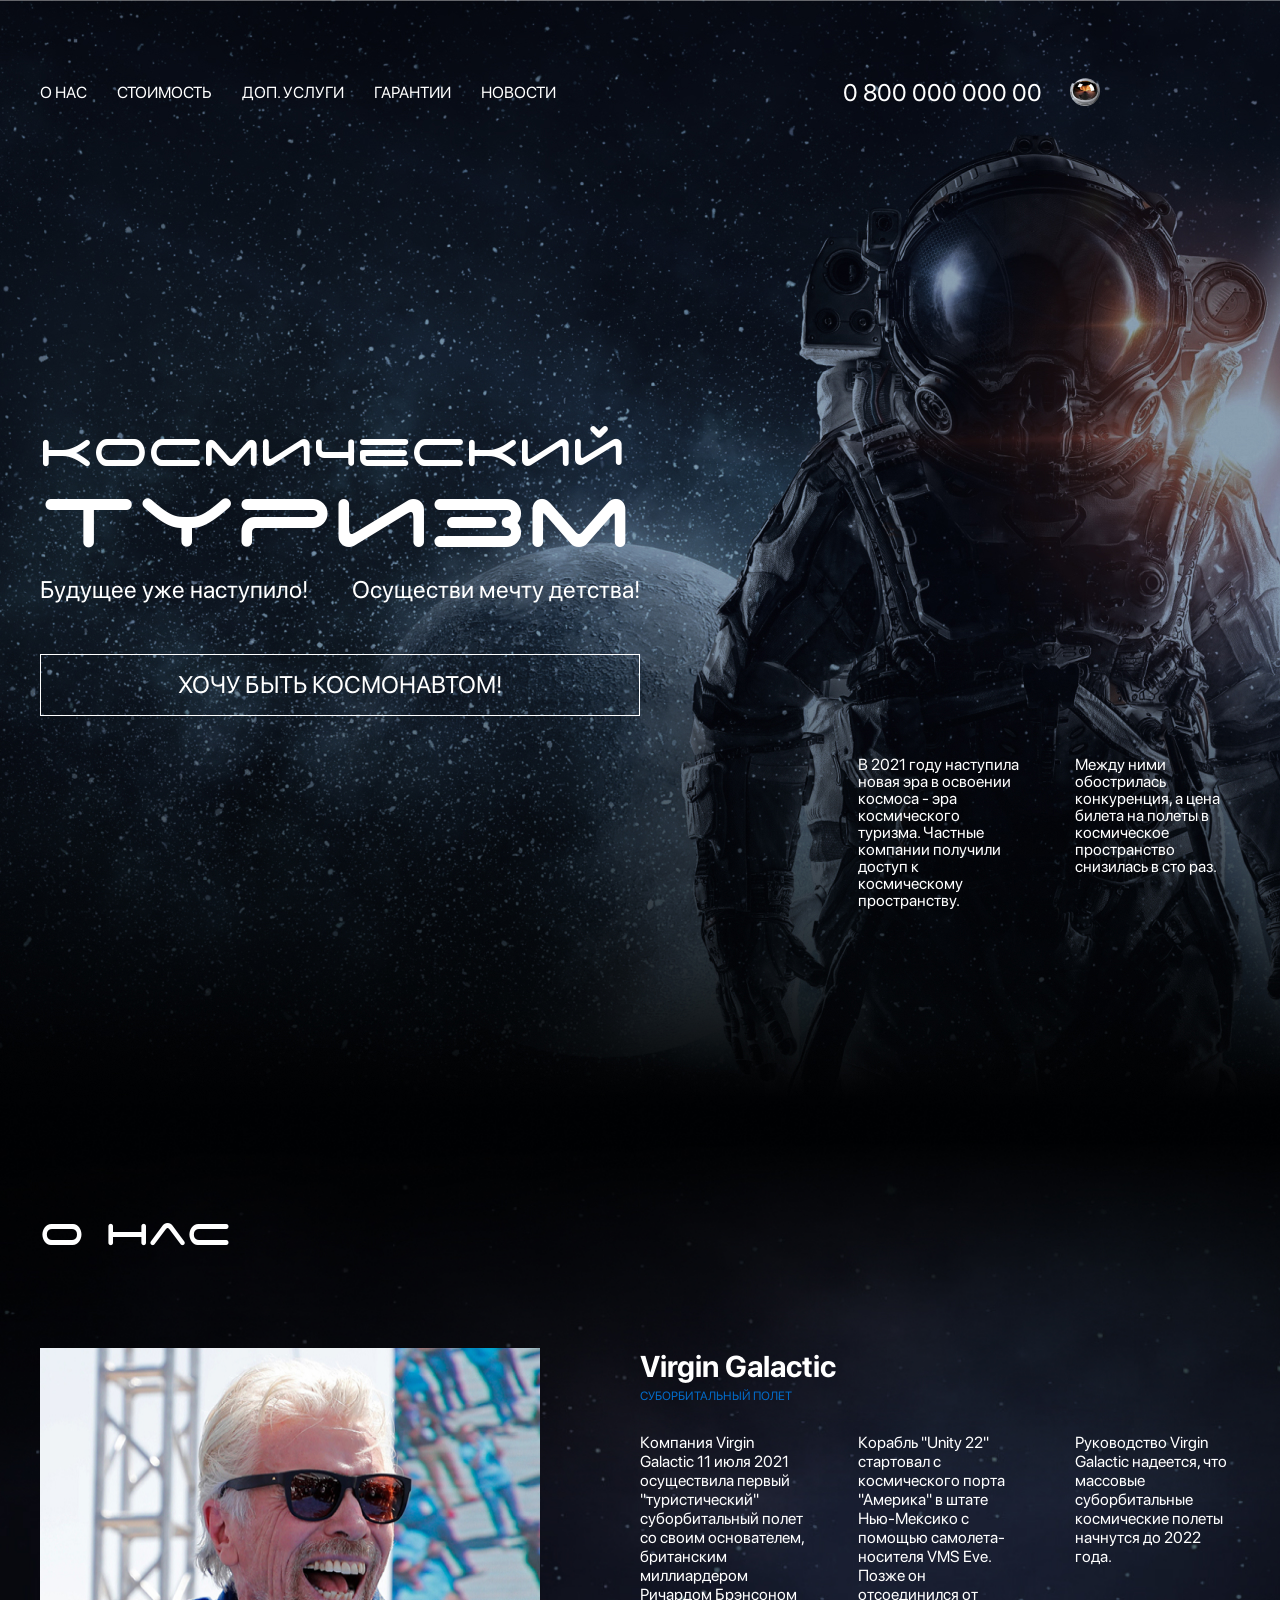
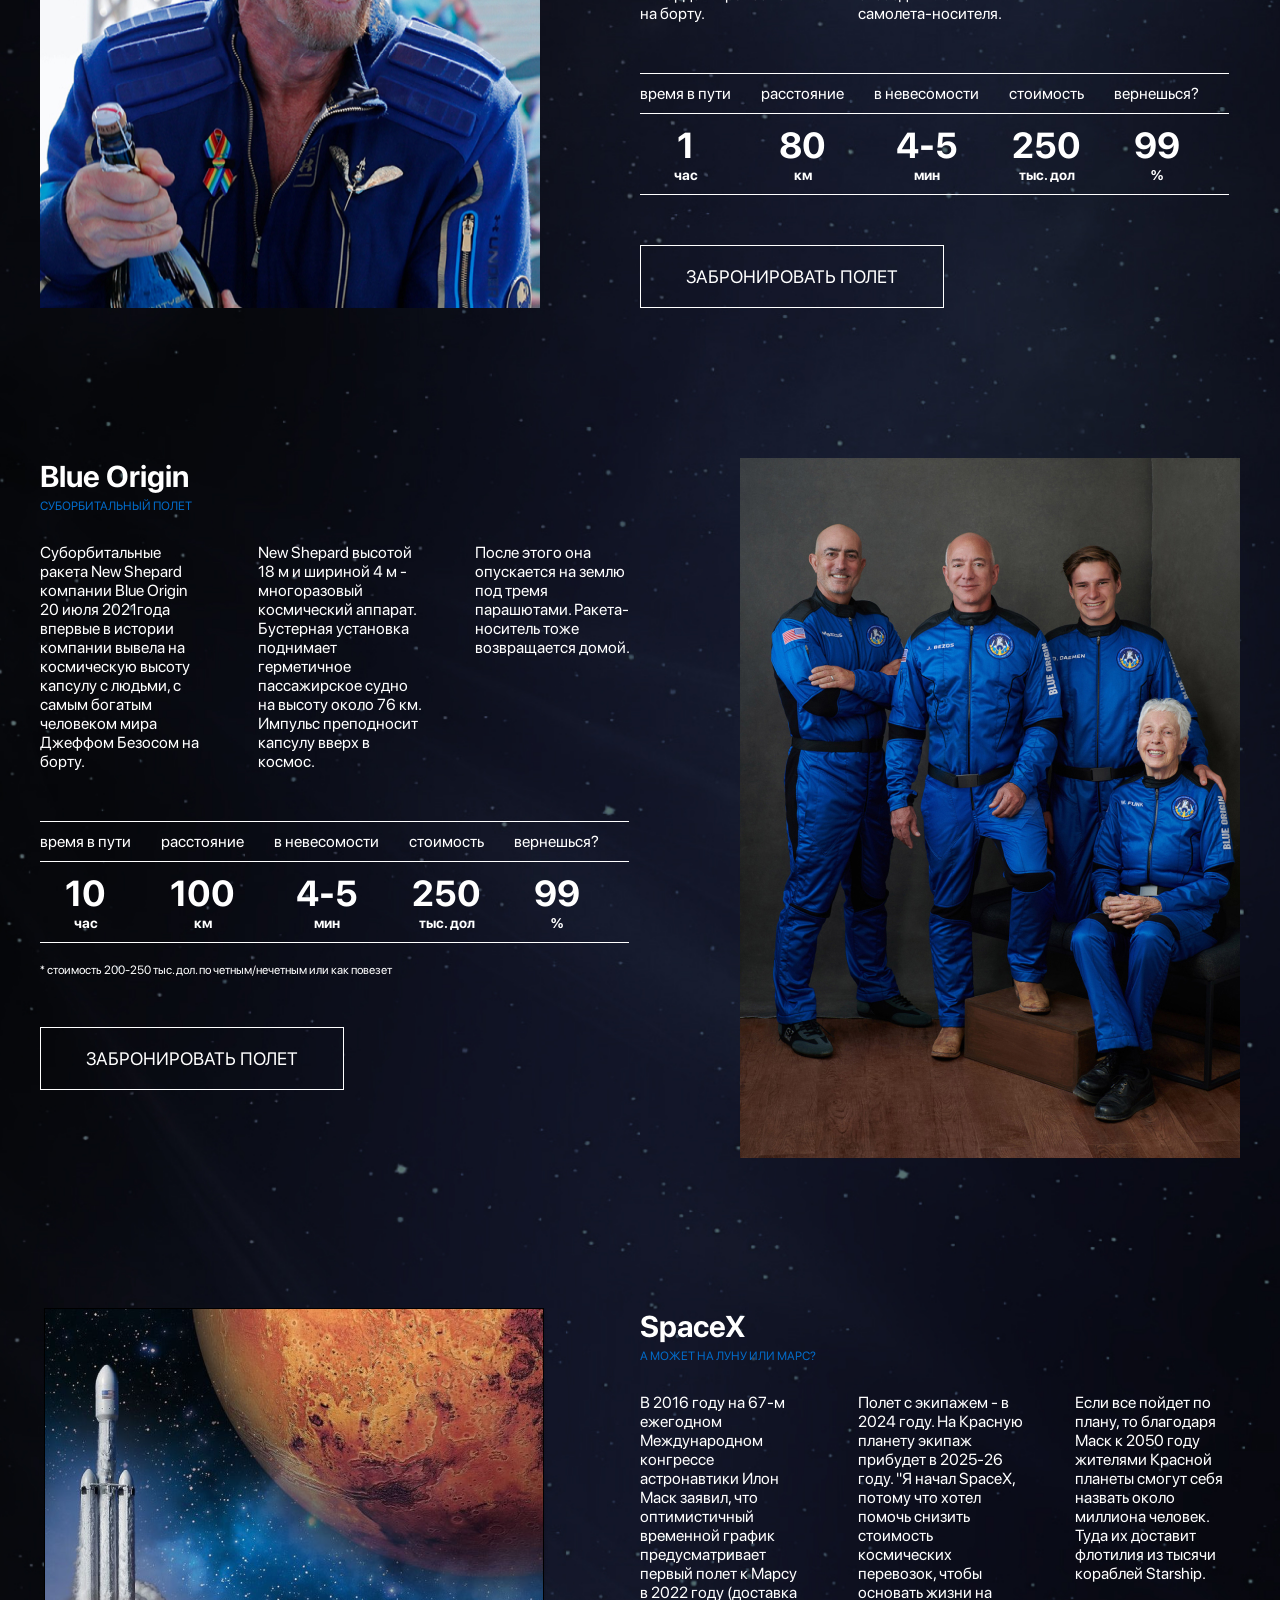
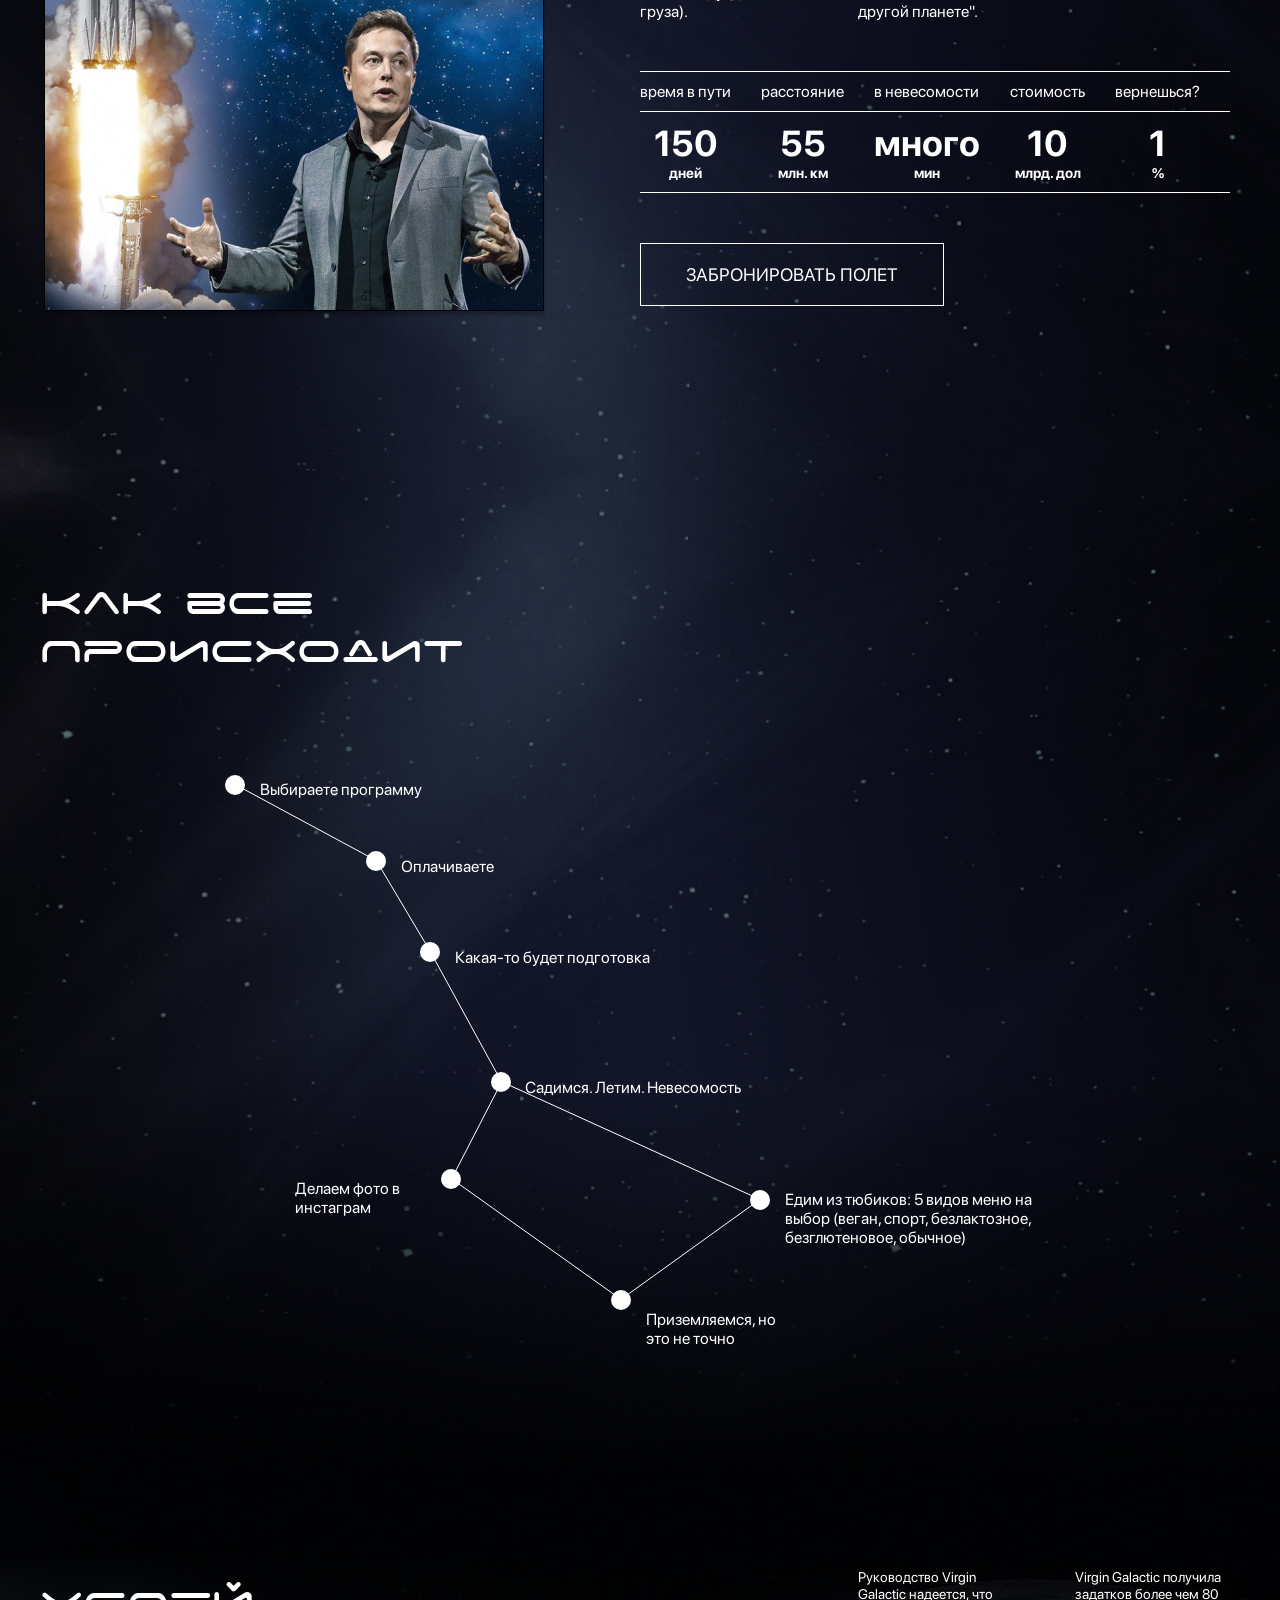
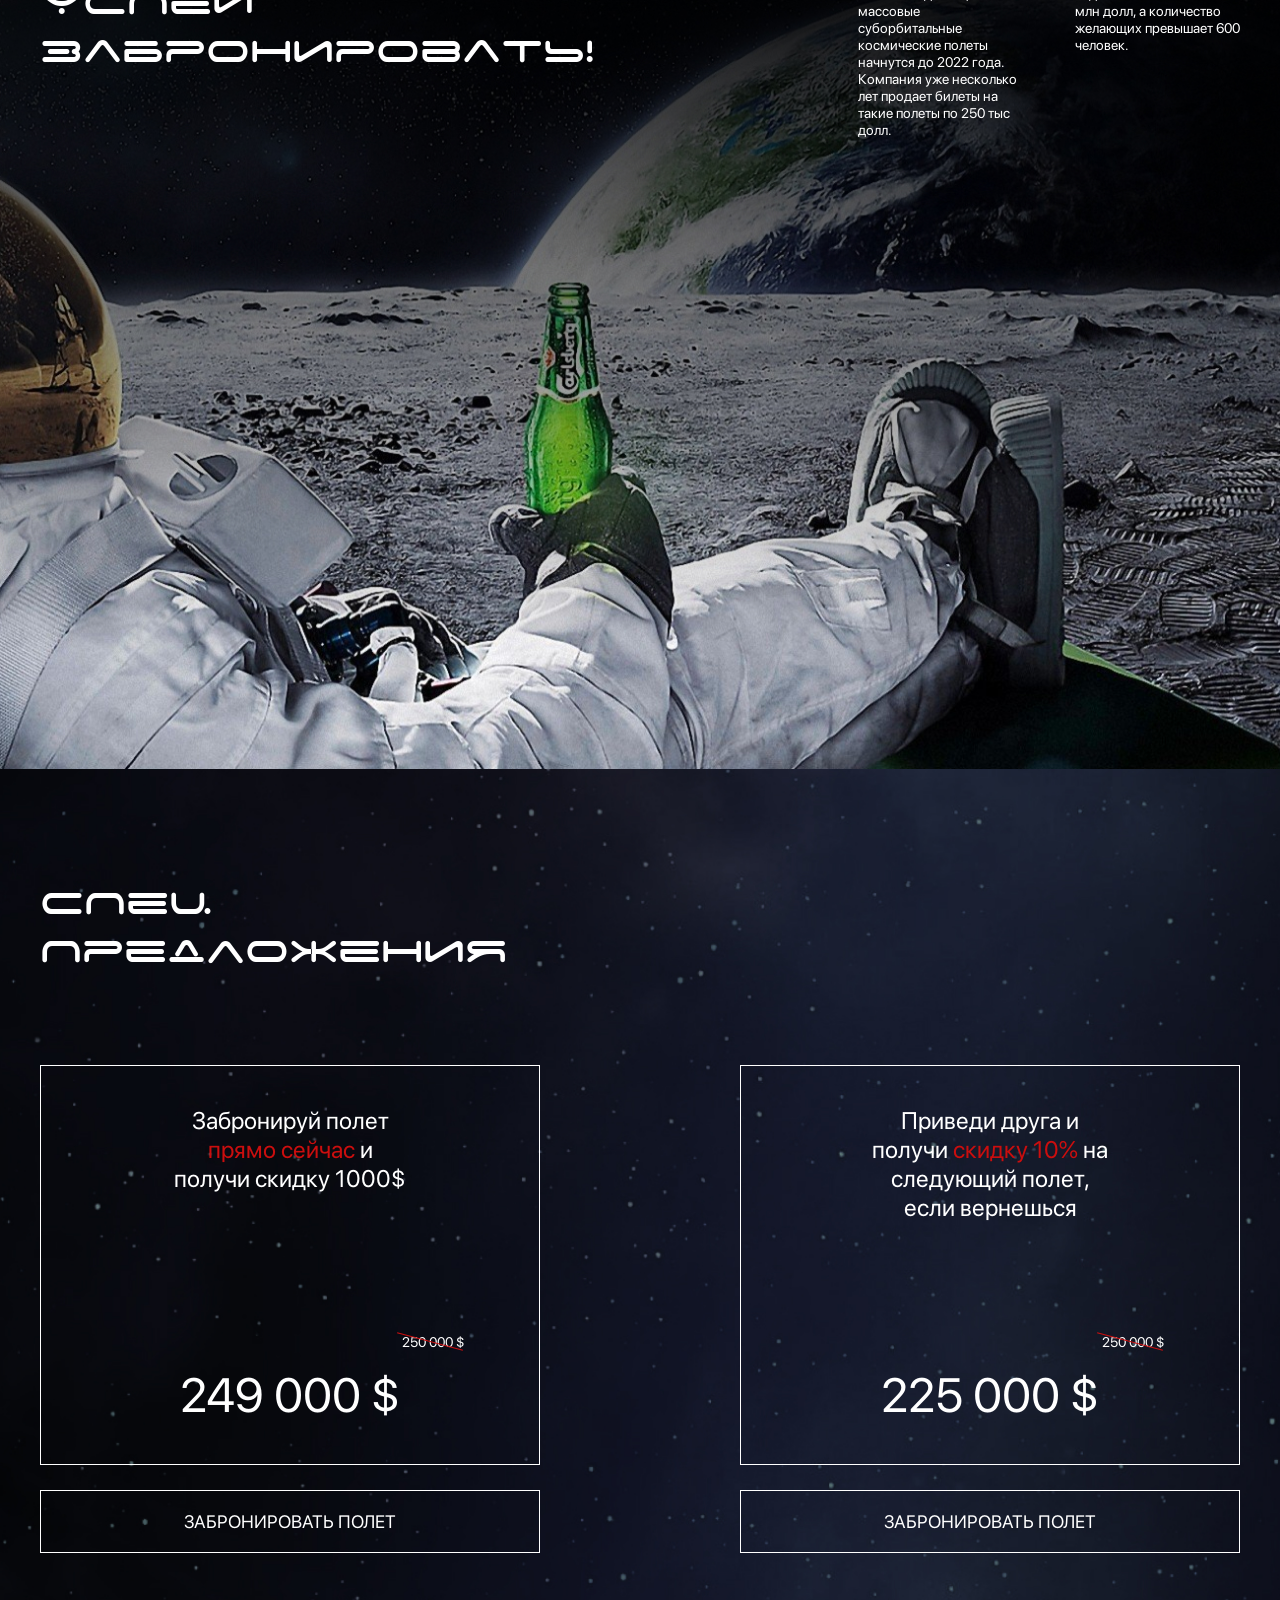
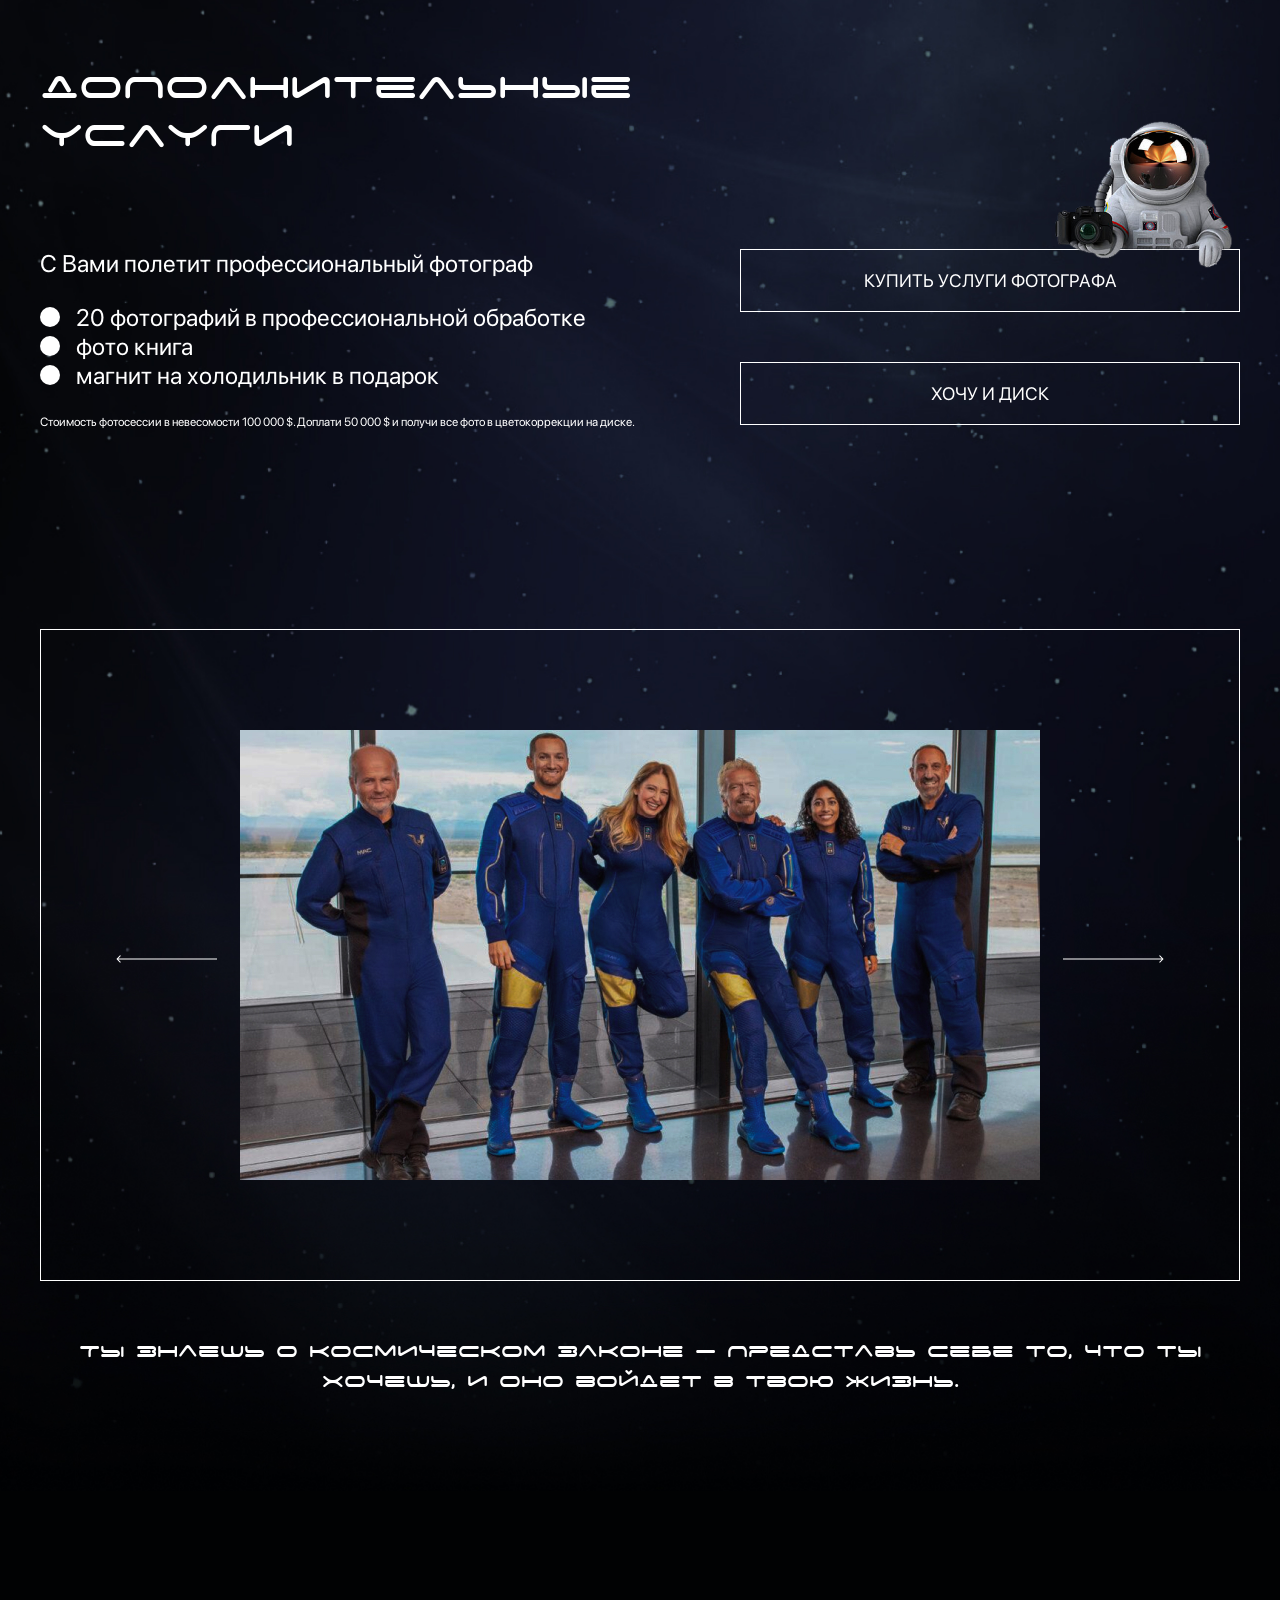
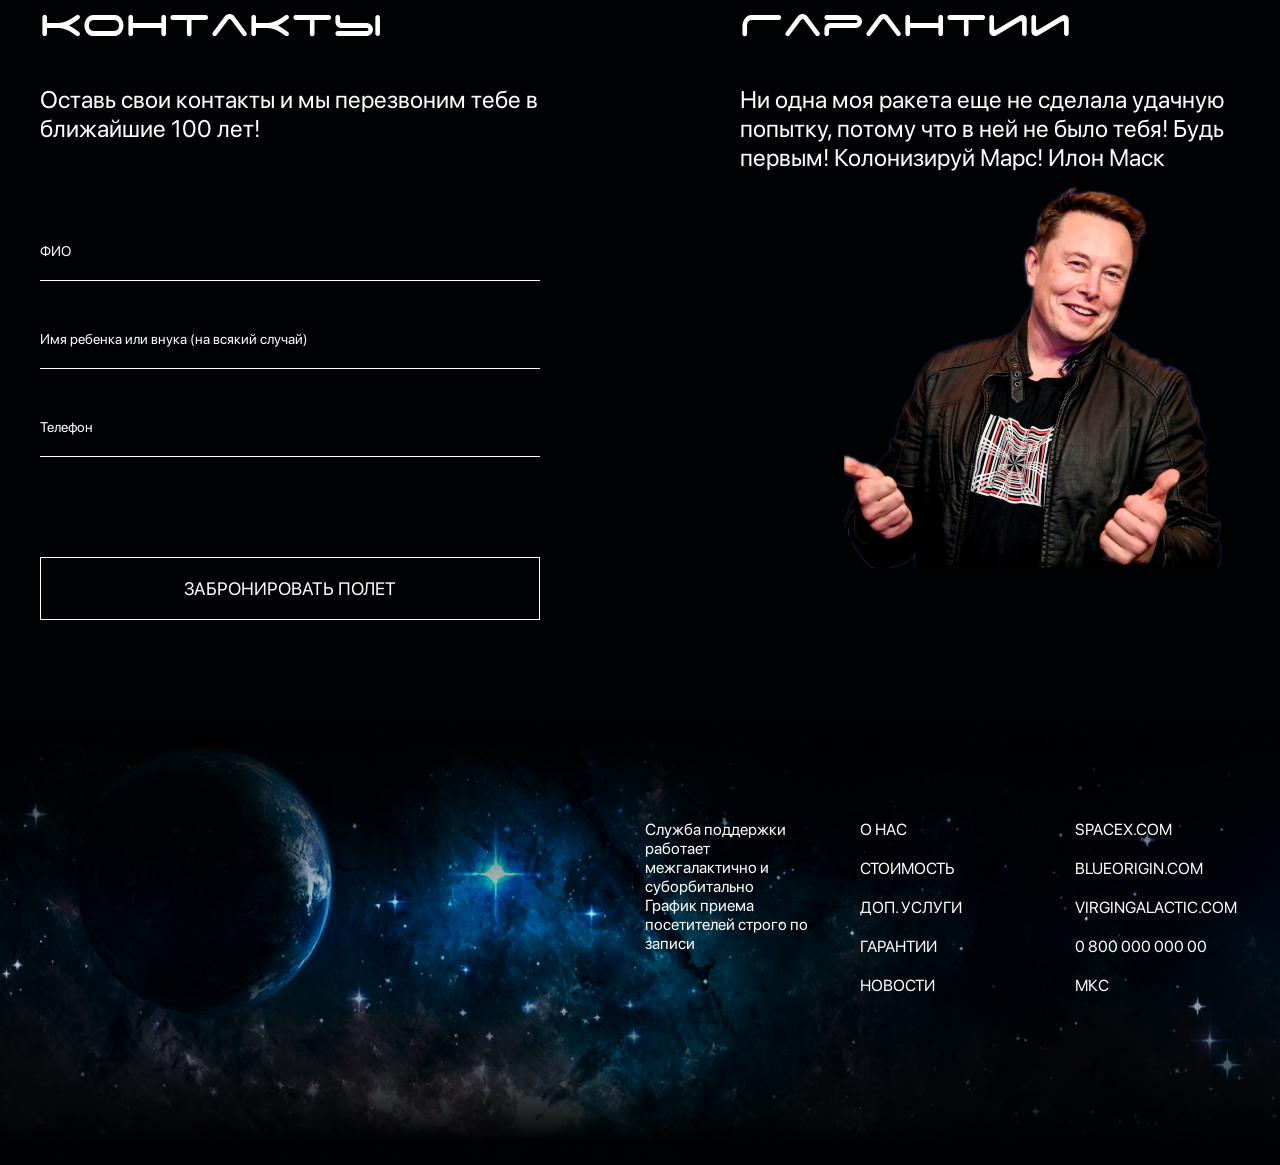
==== commit fbbed28c: "add5" ====
--- a/index.html
+++ b/index.html
@@ -377,7 +377,8 @@
                 </li>
               </ul>
               <p class="services__description">
-                Стоимость фотосессии в невесомости 100 000 $.  Доплати 50 000 $ и получи все фото в цветокоррекции на диске.
+                Стоимость фотосессии в невесомости 100 000 $. Доплати 50 000 $ и получи все фото в цветокоррекции на
+                диске.
               </p>
             </div>
             <div class="services__buttons">
@@ -388,12 +389,88 @@
         </div>
       </div>
       <div class="slider">
-        <p class="slider__description">
-          Ты знаешь о Космическом законе – представь себе то, что ты хочешь, и оно войдет в твою жизнь.
-        </p>
+        <div class="container">
+          <div class="slider__inner">
+            <div class="slider__box">
+              <div class="slider__box-item">
+                <img class="slider__box-img" src="images/slider.jpg" alt="">
+              </div>
+              <div class="slider__box-item">
+                <img class="slider__box-img" src="images/slider.jpg" alt="">
+              </div>
+              <div class="slider__box-item">
+                <img class="slider__box-img" src="images/slider.jpg" alt="">
+              </div>
+            </div>
+          </div>
+          <p class="slider__description">
+            Ты знаешь о Космическом законе – представь себе то, что ты хочешь, и оно войдет в твою жизнь.
+          </p>
+        </div>
+      </div>
+    </section>
+    <section class="contacts">
+      <div class="container">
+        <div class="contacts__inner">
+          <div class="contacts__box">
+            <h2 class="title contacts__title">
+              Контакты
+            </h2>
+            <p class="contacts__box-text">
+              Оставь свои контакты и мы перезвоним тебе в ближайшие 100 лет!
+            </p>
+            <form class="contacts__form">
+              <input class="contacts__form-input" placeholder="ФИО" type="text">
+              <input class="contacts__form-input" placeholder="Имя ребенка или внука (на всякий случай)" type="text">
+              <input class="contacts__form-input" placeholder="Телефон" type="tel">
+              <button class="button contacts__btn" type="submit">
+                ЗАБРОНИРОВАТЬ ПОЛЕТ
+              </button>
+            </form>
+          </div>
+          <div class="contacts__guarantees">
+            <h2 class="title contacts__title">
+              Гарантии
+            </h2>
+            <p class="contacts__guarantees-text">
+              Ни одна моя ракета еще не сделала удачную попытку, потому что в ней не было тебя!
+              Будь первым! Колонизируй Марс!
+              Илон Маск
+            </p>
+            <img class="contacts__guarantees-img" src="images/mask-guarantees.png" alt="">
+          </div>
+        </div>
       </div>
     </section>
   </main>
+  <footer class="footer">
+    <div class="container">
+      <div class="footer__inner">
+      <div class="footer__text">
+        <p>
+          Служба поддержки работает межгалактично и суборбитально
+        </p>
+        <p>
+          График приема посетителей строго по записи
+        </p>
+      </div>
+      <ul class="footer__menu">
+        <li class="footer__menu-item"><a class="footer__menu-link" href="#">О НАС </a></li>
+        <li class="footer__menu-item"><a class="footer__menu-link" href="#">СТОИМОСТЬ</a></li>
+        <li class="footer__menu-item"><a class="footer__menu-link" href="#">ДОП. УСЛУГИ</a></li>
+        <li class="footer__menu-item"><a class="footer__menu-link" href="#">ГАРАНТИИ</a></li>
+        <li class="footer__menu-item"><a class="footer__menu-link" href="#">НОВОСТИ</a></li>
+      </ul>
+      <ul class="footer__links">
+        <li class="footer__links-item"><a class="footer__links-link" href="#">spacex.com</a></li>
+        <li class="footer__links-item"><a class="footer__links-link" href="#">blueorigin.com</a></li>
+        <li class="footer__links-item"><a class="footer__links-link" href="#">virgingalactic.com</a></li>
+        <li class="footer__links-item"><a class="footer__links-link" href="tel:080000000000">0 800 000 000 00</a></li>
+        <li class="footer__links-item"><a class="footer__links-link" href="#">МКС</a></li>
+      </ul>
+      </div>
+    </div>
+  </footer>
 
   <script src="https://ajax.googleapis.com/ajax/libs/jquery/3.4.1/jquery.min.js"></script>
   <script src="js/slick.min.js"></script>
--- a/css/style.css
+++ b/css/style.css
@@ -471,4 +471,152 @@
   background-image: url(../images/photo.png);
   width: 192px;
   height: 150px;
+}
+
+.slider{
+  text-align: center;
+}
+
+.slider__inner{
+  margin-bottom: 50px;
+  border: 1px solid #fff;
+  padding: 100px 0;
+}
+
+.slider__description{
+  font-family: 'spaceagecyrillic';
+  font-size: 24px;
+  line-height: 30px;
+}
+
+.slider__box-img{
+  margin: 0 auto;
+}
+
+.slider__arrow{
+  cursor: pointer;
+  position: absolute;
+  top: 50%;
+  z-index: 5;
+}
+
+.slider__arrow-left{
+  left: 75px;
+}
+
+.slider__arrow-right{
+  right: 75px;
+}
+
+.contacts{
+  background-color: #010203;
+  padding-bottom: 100px;
+}
+
+.contacts__inner{
+  display: flex;
+  justify-content: space-between;
+}
+
+.contacts__box{
+  width: 500px;
+}
+
+.contacts__title{
+  padding-bottom: 46px;
+}
+
+.contacts__box-text{
+  font-size: 24px;
+  line-height: 29px;
+  margin-bottom: 80px;
+}
+
+.contacts__form-input{
+  background-color: #010203;
+  border: none;
+  border-bottom: 1px solid #fff;
+  margin-bottom: 30px;
+  color: #fff;
+  font-family: 'sf-pro-display';
+  font-size: 14px;
+  line-height: 17px;
+  padding: 20px 0;
+  width: 100%;
+}
+
+.contacts__form-input::placeholder{
+  color: #fff;
+  font-family: 'sf-pro-display';
+  font-size: 14px;
+  line-height: 17px;
+}
+
+.contacts__btn{
+  margin-top: 70px;
+  width: 100%;
+}
+
+.contacts__guarantees{
+  width: 500px;
+}
+
+.contacts__guarantees-text{
+  font-size: 24px;
+  line-height: 29px;
+}
+
+.contacts__guarantees-img{
+  display: flex;
+  justify-content: flex-end;
+  margin-left: auto;
+}
+
+.footer{
+  background-image: url(../images/footer-bg.jpg);
+  background-size: cover;
+  background-repeat: no-repeat;
+  background-position: top center;
+  padding: 100px 0 150px;
+}
+
+.footer__inner{
+  display: flex;
+  justify-content: flex-end;
+}
+
+.footer__text{
+  width: 165px;
+  margin-right: 50px;
+}
+
+..footer__text p + p{
+  margin-top: 50px;
+}
+
+.footer__menu{
+  list-style: none;
+  width: 120px;
+  margin-right: 95px;
+}
+
+.footer__links{
+  list-style: none;
+  width: 165px;
+}
+
+.footer__menu-item,
+.footer__links-item{
+  margin-bottom: 20px;
+}
+
+.footer__menu-link,
+.footer__links-link{
+  text-transform: uppercase;
+  transition: color .5s;
+}
+
+.footer__menu-link:hover,
+.footer__links-link:hover{
+  color: #CB0E0E;
 }
